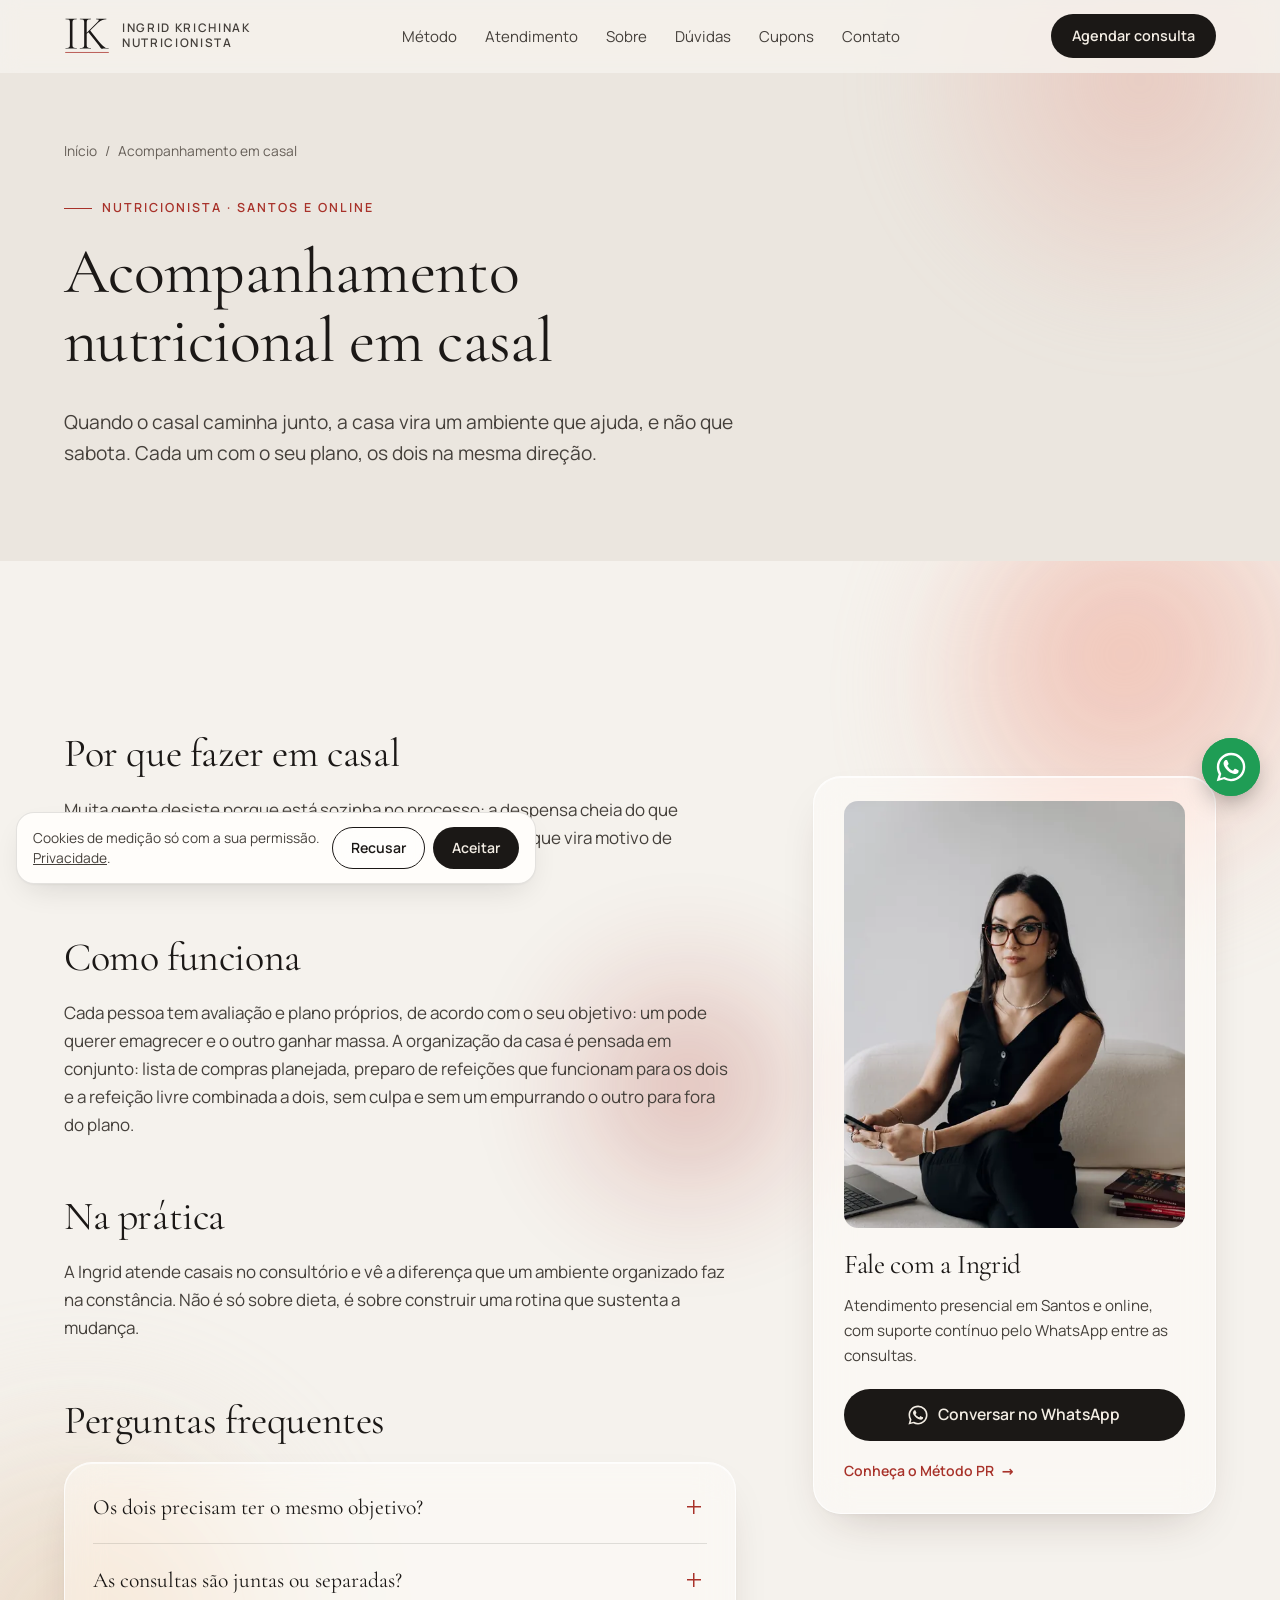
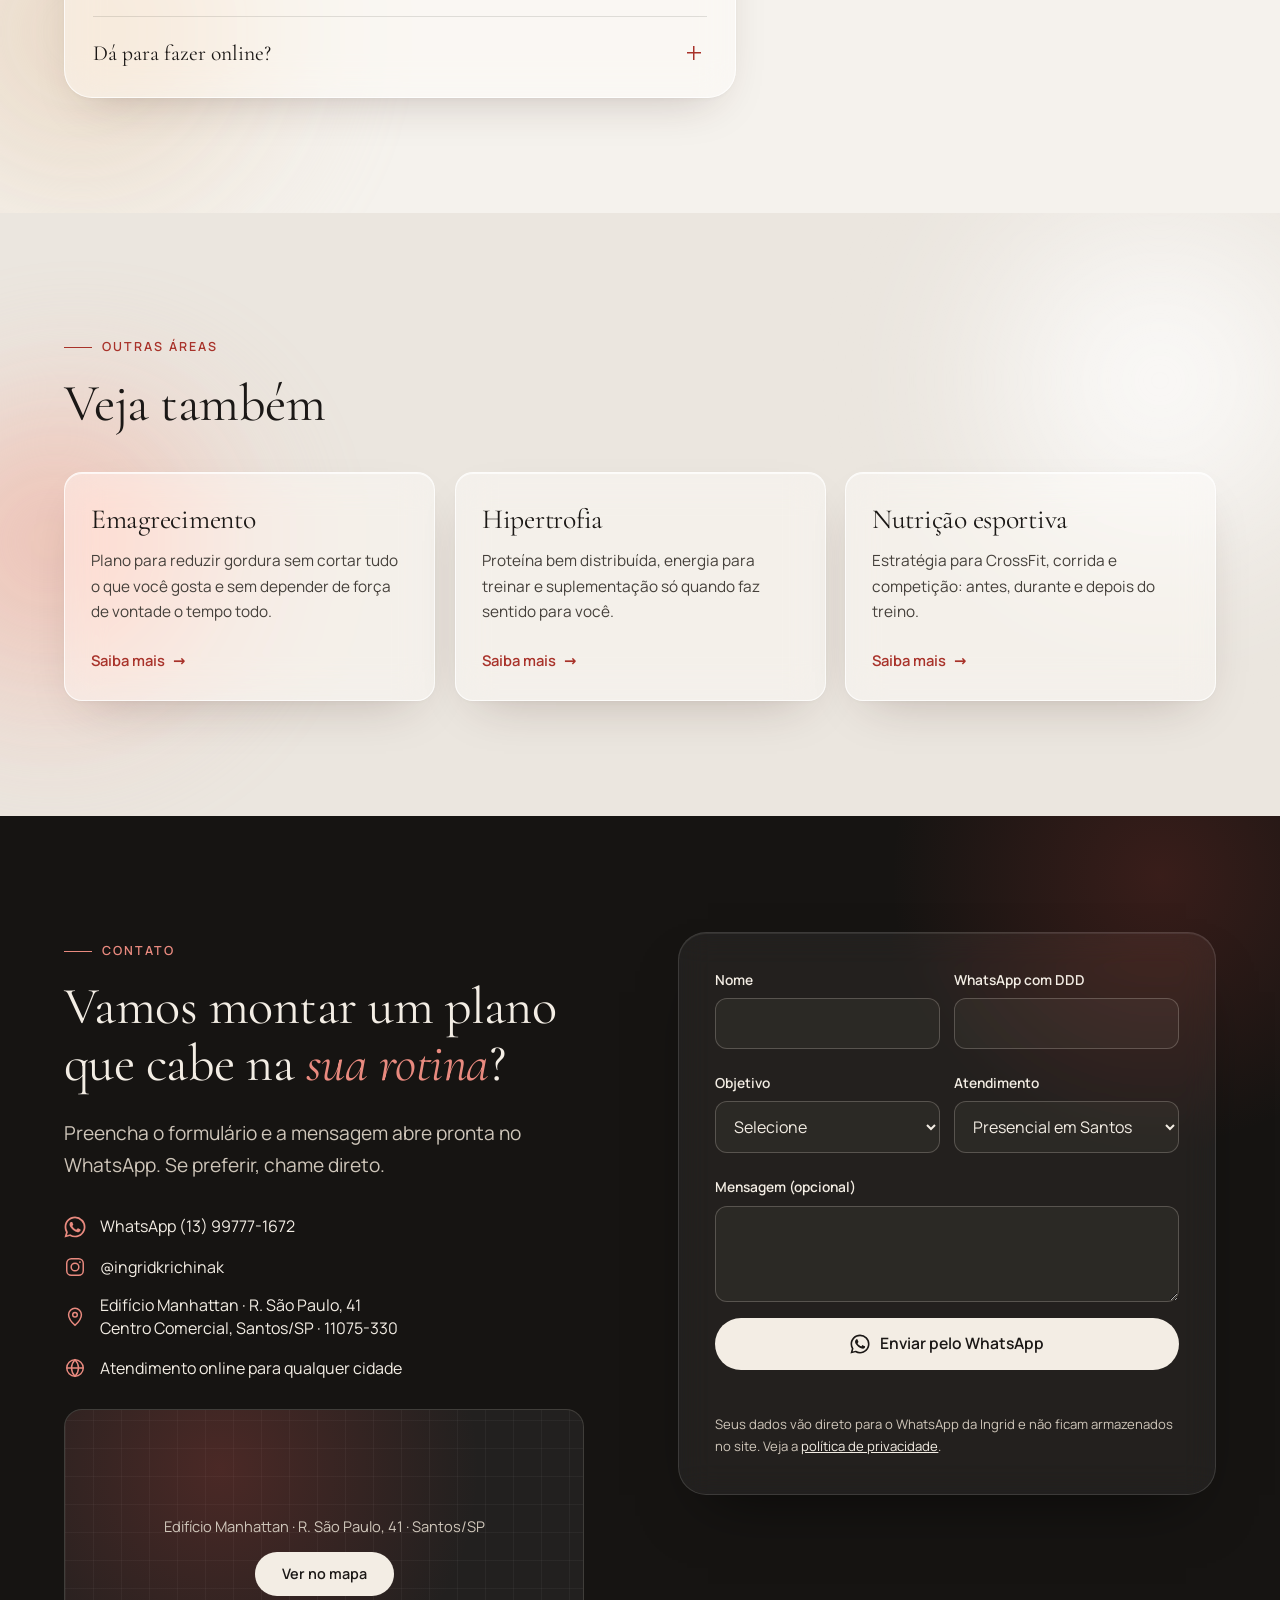
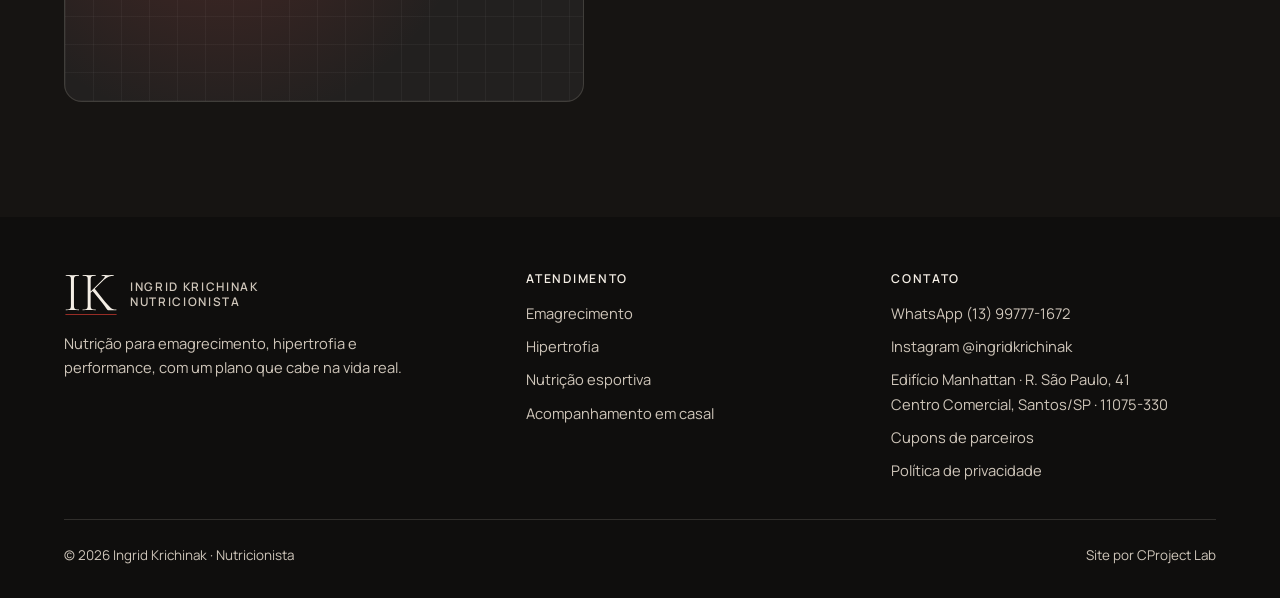
==== acompanhamento-em-casal/index.html @ 771e4c17 "Benefícios em dois níveis: todos os planos e acompanhamento completo - Em todos os acompanhamentos: " ====
<!doctype html>
<html lang="pt-BR">
<head>
<meta charset="utf-8">
<meta name="viewport" content="width=device-width, initial-scale=1, viewport-fit=cover">
<title>Acompanhamento nutricional em casal | Santos e online</title>
<meta name="description" content="Acompanhamento nutricional para casais: compras, refeições e refeição livre planejadas a dois para facilitar a adesão. Ingrid Krichinak, nutricionista.">
<meta name="robots" content="noindex, follow">
<link rel="canonical" href="https://ingrid-krichinak.vercel.app/acompanhamento-em-casal/">
<meta name="theme-color" content="#ebe6df">
<link rel="icon" href="/assets/favicon.svg" type="image/svg+xml">
<link rel="icon" href="/assets/favicon-32.png" sizes="32x32" type="image/png">
<link rel="apple-touch-icon" href="/assets/apple-touch-icon.png">
<meta property="og:type" content="website">
<meta property="og:locale" content="pt_BR">
<meta property="og:site_name" content="Ingrid Krichinak Nutricionista">
<meta property="og:title" content="Acompanhamento nutricional em casal | Santos e online">
<meta property="og:description" content="Acompanhamento nutricional para casais: compras, refeições e refeição livre planejadas a dois para facilitar a adesão. Ingrid Krichinak, nutricionista.">
<meta property="og:url" content="https://ingrid-krichinak.vercel.app/acompanhamento-em-casal/">
<meta property="og:image" content="https://ingrid-krichinak.vercel.app/assets/img/og.jpg">
<meta property="og:image:width" content="1200">
<meta property="og:image:height" content="630">
<meta property="og:image:alt" content="Ingrid Krichinak, nutricionista">
<meta name="twitter:card" content="summary_large_image">
<meta name="twitter:title" content="Acompanhamento nutricional em casal | Santos e online">
<meta name="twitter:description" content="Acompanhamento nutricional para casais: compras, refeições e refeição livre planejadas a dois para facilitar a adesão. Ingrid Krichinak, nutricionista.">
<meta name="twitter:image" content="https://ingrid-krichinak.vercel.app/assets/img/og.jpg">
<link rel="preload" href="/assets/fonts/cormorant-400.woff2" as="font" type="font/woff2" crossorigin>
<link rel="preload" href="/assets/fonts/manrope-400.woff2" as="font" type="font/woff2" crossorigin>

<link rel="stylesheet" href="/assets/site.css?v=202611162140">
<script src="/assets/vendor/lenis.min.js" defer></script>
<script src="/assets/site.js?v=202611162140" defer></script>
<script type="application/ld+json">{"@context": "https://schema.org", "@type": ["MedicalBusiness", "LocalBusiness"], "@id": "https://ingrid-krichinak.vercel.app/#negocio", "name": "Ingrid Krichinak Nutricionista", "description": "Nutricionista em Santos e online: emagrecimento, hipertrofia, nutrição esportiva e acompanhamento em casal.", "url": "https://ingrid-krichinak.vercel.app/", "image": "https://ingrid-krichinak.vercel.app/assets/img/og.jpg", "logo": "https://ingrid-krichinak.vercel.app/assets/apple-touch-icon.png", "telephone": "+55-13-99777-1672", "medicalSpecialty": "Nutrition", "areaServed": [{"@type": "City", "name": "Santos"}, {"@type": "Country", "name": "Brasil"}], "address": {"@type": "PostalAddress", "addressLocality": "Santos", "addressRegion": "SP", "addressCountry": "BR", "streetAddress": "R. São Paulo, 41 - Edifício Manhattan", "postalCode": "11075-330"}, "sameAs": ["https://www.instagram.com/ingridkrichinak/"], "founder": {"@type": "Person", "name": "Ingrid Krichinak", "jobTitle": "Nutricionista"}, "hasMap": "https://www.google.com/maps/search/?api=1&query=Edif%C3%ADcio%20Manhattan%2C%20R.%20S%C3%A3o%20Paulo%2C%2041%2C%20Santos%20-%20SP%2C%2011075-330"}</script>
<script type="application/ld+json">{"@context": "https://schema.org", "@type": "WebSite", "@id": "https://ingrid-krichinak.vercel.app/#site", "url": "https://ingrid-krichinak.vercel.app/", "name": "Ingrid Krichinak Nutricionista", "inLanguage": "pt-BR"}</script>
<script type="application/ld+json">{"@context": "https://schema.org", "@type": "Service", "name": "Acompanhamento nutricional em casal", "serviceType": "Acompanhamento em casal", "description": "Acompanhamento nutricional para casais: compras, refeições e refeição livre planejadas a dois para facilitar a adesão. Ingrid Krichinak, nutricionista.", "url": "https://ingrid-krichinak.vercel.app/acompanhamento-em-casal/", "provider": {"@id": "https://ingrid-krichinak.vercel.app/#negocio"}, "areaServed": [{"@type": "City", "name": "Santos"}, {"@type": "Country", "name": "Brasil"}]}</script>
<script type="application/ld+json">{"@context": "https://schema.org", "@type": "BreadcrumbList", "itemListElement": [{"@type": "ListItem", "position": 1, "name": "Início", "item": "https://ingrid-krichinak.vercel.app/"}, {"@type": "ListItem", "position": 2, "name": "Acompanhamento em casal", "item": "https://ingrid-krichinak.vercel.app/acompanhamento-em-casal/"}]}</script>
<script type="application/ld+json">{"@context": "https://schema.org", "@type": "FAQPage", "mainEntity": [{"@type": "Question", "name": "Os dois precisam ter o mesmo objetivo?", "acceptedAnswer": {"@type": "Answer", "text": "Não. Cada um tem o seu plano, com metas próprias. O que é compartilhado é a organização da rotina e da casa."}}, {"@type": "Question", "name": "As consultas são juntas ou separadas?", "acceptedAnswer": {"@type": "Answer", "text": "Esse formato é combinado no primeiro contato, de acordo com a preferência do casal. Fale com a Ingrid pelo WhatsApp para entender as opções."}}, {"@type": "Question", "name": "Dá para fazer online?", "acceptedAnswer": {"@type": "Answer", "text": "Sim. O acompanhamento em casal também pode ser feito online."}}]}</script>
</head>
<body>
<a class="skip" href="#conteudo">Pular para o conteúdo</a>
<header class="nav">
  <div class="container nav-in">
    <a class="brand" href="/" aria-label="Ingrid Krichinak, página inicial"><svg viewBox="15 -660 960 790" role="img" aria-label="IK"><path fill="currentColor" d="M192 -81Q192 -52 198.0 -37.0Q204 -22 223.5 -17.0Q243 -12 281 -12Q283 -12 283.0 -6.0Q283 0 281 0Q257 0 228.0 -1.0Q199 -2 164 -2Q131 -2 101.5 -1.0Q72 0 48 0Q45 0 45.0 -6.0Q45 -12 48 -12Q86 -12 105.5 -17.0Q125 -22 131.5 -37.0Q138 -52 138 -81V-544Q138 -573 131.5 -587.5Q125 -602 105.5 -607.5Q86 -613 48 -613Q45 -613 45.0 -619.0Q45 -625 48 -625Q72 -625 101.5 -623.5Q131 -622 164 -622Q199 -622 228.5 -623.5Q258 -625 281 -625Q283 -625 283.0 -619.0Q283 -613 281 -613Q243 -613 224.0 -607.0Q205 -601 198.5 -586.0Q192 -571 192 -542Z M436 -81V-544Q436 -573 429.5 -587.5Q423 -602 404.0 -607.5Q385 -613 347 -613Q345 -613 345.0 -619.0Q345 -625 347 -625Q371 -625 400.5 -623.5Q430 -622 462 -622Q497 -622 526.0 -623.5Q555 -625 578 -625Q580 -625 580.0 -619.0Q580 -613 578 -613Q540 -613 521.0 -607.0Q502 -601 495.5 -586.0Q489 -571 489 -542V-331L709 -550Q747 -588 742.5 -600.5Q738 -613 685 -613Q683 -613 683.0 -619.0Q683 -625 685 -625Q709 -625 733.5 -623.5Q758 -622 798 -622Q835 -622 856.5 -623.5Q878 -625 898 -625Q901 -625 901.0 -619.0Q901 -613 898 -613Q864 -613 819.0 -599.0Q774 -585 732 -544L562 -378L705 -198Q752 -139 784.5 -102.5Q817 -66 839.0 -47.0Q861 -28 878.0 -20.5Q895 -13 910.5 -12.5Q926 -12 945 -12Q948 -12 948.0 -6.0Q948 0 945 0H833Q826 0 821.5 0.5Q817 1 812 1Q798 1 790.0 -4.0Q782 -9 771.5 -24.0Q761 -39 741.0 -68.0Q721 -97 683 -145L524 -342L489 -308V-81Q489 -52 495.0 -37.0Q501 -22 520.5 -17.0Q540 -12 578 -12Q580 -12 580.0 -6.0Q580 0 578 0Q554 0 525.5 -1.0Q497 -2 462 -2Q430 -2 400.0 -1.0Q370 0 346 0Q344 0 344.0 -6.0Q344 -12 346 -12Q384 -12 403.5 -17.0Q423 -22 429.5 -37.0Q436 -52 436 -81Z"/><rect x="40" y="70" width="910" height="16" fill="#a8322a"/></svg><span>Ingrid Krichinak<br>Nutricionista</span></a>
    <nav class="nav-panel" id="menu" aria-label="Principal">
      <ul class="nav-links"><li><a href="/#metodo">Método</a></li><li><a href="/#atendimento">Atendimento</a></li><li><a href="/#sobre">Sobre</a></li><li><a href="/#duvidas">Dúvidas</a></li><li><a href="/cupons/">Cupons</a></li><li><a href="/#contato">Contato</a></li></ul>
      <a class="btn btn-primary nav-cta" href="https://wa.me/5513997771672?text=Ol%C3%A1%2C%20Ingrid%21%20Vim%20pelo%20site%20e%20quero%20agendar%20uma%20consulta." target="_blank" rel="noopener" data-cta="nav">Agendar consulta</a>
    </nav>
    <button class="menu-btn" type="button" aria-label="Abrir menu" aria-controls="menu" aria-expanded="false"><span></span><span></span><span></span></button>
  </div>
</header>

<main id="conteudo">
<section class="page-hero">
  <div class="container">
    <nav class="crumbs" aria-label="Você está em"><a href="/">Início</a><span>/</span>Acompanhamento em casal</nav>
    <span class="eyebrow">Nutricionista · Santos e online</span>
    <h1>Acompanhamento nutricional em casal</h1>
    <p class="lead">Quando o casal caminha junto, a casa vira um ambiente que ajuda, e não que sabota. Cada um com o seu plano, os dois na mesma direção.</p>
  </div>
</section>
<section class="section has-orbs">
  <div class="orbs" aria-hidden="true"><span class="orb rose float" data-depth="0.5" style="width:460px;height:460px;right:-120px;top:-60px"></span><span class="orb sand float slow" data-depth="-0.4" style="width:520px;height:520px;left:-180px;bottom:-140px"></span><span class="orb wine float" data-depth="0.8" style="width:300px;height:300px;left:42%;top:40%"></span></div>
  <div class="container split">
    <article class="prose"><h2>Por que fazer em casal</h2><p>Muita gente desiste porque está sozinha no processo: a despensa cheia do que atrapalha, refeições diferentes para cada um, a refeição livre que vira motivo de discussão. O acompanhamento em casal resolve isso na raiz.</p><h2>Como funciona</h2><p>Cada pessoa tem avaliação e plano próprios, de acordo com o seu objetivo: um pode querer emagrecer e o outro ganhar massa. A organização da casa é pensada em conjunto: lista de compras planejada, preparo de refeições que funcionam para os dois e a refeição livre combinada a dois, sem culpa e sem um empurrando o outro para fora do plano.</p><h2>Na prática</h2><p>A Ingrid atende casais no consultório e vê a diferença que um ambiente organizado faz na constância. Não é só sobre dieta, é sobre construir uma rotina que sustenta a mudança.</p>
      <h2>Perguntas frequentes</h2>
      <div class="faq" style="background:none"><div class="faq-panel"><details><summary>Os dois precisam ter o mesmo objetivo?</summary><p>Não. Cada um tem o seu plano, com metas próprias. O que é compartilhado é a organização da rotina e da casa.</p></details><details><summary>As consultas são juntas ou separadas?</summary><p>Esse formato é combinado no primeiro contato, de acordo com a preferência do casal. Fale com a Ingrid pelo WhatsApp para entender as opções.</p></details><details><summary>Dá para fazer online?</summary><p>Sim. O acompanhamento em casal também pode ser feito online.</p></details></div></div>
    </article>
    <aside class="aside">
      <img src="/assets/img/ingrid-oculos-520.webp" width="520" height="650" alt="Ingrid Krichinak de óculos, sentada em um sofá claro com livros de nutrição ao lado" loading="lazy" decoding="async">
      <h2>Fale com a Ingrid</h2>
      <p>Atendimento presencial em Santos e online, com suporte contínuo pelo WhatsApp entre as consultas.</p>
      <a class="btn btn-primary" href="https://wa.me/5513997771672?text=Ol%C3%A1%2C%20Ingrid%21%20Vim%20pelo%20site%20e%20quero%20saber%20sobre%20o%20acompanhamento%20em%20casal." target="_blank" rel="noopener" data-cta="servico"><svg viewBox="0 0 24 24" fill="currentColor" aria-hidden="true"><path d="M17.47 14.38c-.3-.15-1.75-.86-2.02-.96-.27-.1-.47-.15-.67.15-.2.3-.77.96-.94 1.16-.17.2-.35.22-.64.07-.3-.15-1.25-.46-2.38-1.47-.88-.78-1.47-1.75-1.64-2.05-.17-.3-.02-.46.13-.6.13-.14.3-.35.45-.52.15-.17.2-.3.3-.5.1-.2.05-.37-.03-.52-.07-.15-.67-1.6-.92-2.2-.24-.58-.49-.5-.67-.5h-.57c-.2 0-.52.07-.79.37-.27.3-1.04 1.02-1.04 2.48s1.07 2.88 1.21 3.08c.15.2 2.1 3.2 5.08 4.48.71.31 1.26.49 1.7.63.71.23 1.36.2 1.87.12.57-.08 1.75-.72 2-1.41.25-.7.25-1.29.17-1.41-.07-.13-.27-.2-.57-.35zM12.04 21.5h-.01a9.45 9.45 0 0 1-4.82-1.32l-.35-.2-3.58.94.96-3.49-.23-.36a9.43 9.43 0 0 1-1.45-5.03c0-5.22 4.25-9.46 9.48-9.46a9.4 9.4 0 0 1 6.7 2.78 9.4 9.4 0 0 1 2.77 6.69c0 5.22-4.25 9.46-9.47 9.46zm8.06-17.52A11.33 11.33 0 0 0 12.04.65C5.76.65.65 5.75.65 12.03c0 2 .52 3.96 1.52 5.69L.55 23.35l5.77-1.51a11.37 11.37 0 0 0 5.71 1.46h.01c6.28 0 11.39-5.1 11.39-11.38 0-3.04-1.18-5.9-3.33-8.04z"/></svg>Conversar no WhatsApp</a>
      <p style="margin:18px 0 0;font-size:.88rem"><a class="link-arrow" href="/#metodo">Conheça o Método PR</a></p>
    </aside>
  </div>
</section>
<section class="section has-orbs" style="background:var(--stone)">
  <div class="orbs" aria-hidden="true"><span class="orb milk float" data-depth="0.4" style="width:520px;height:520px;right:-140px;top:-120px"></span><span class="orb rose float slow" data-depth="-0.6" style="width:420px;height:420px;left:-120px;bottom:-100px"></span></div>
  <div class="container">
    <span class="eyebrow">Outras áreas</span>
    <h2>Veja também</h2>
    <div class="related"><a class="card reveal" href="/emagrecimento/"><h3>Emagrecimento</h3><p>Plano para reduzir gordura sem cortar tudo o que você gosta e sem depender de força de vontade o tempo todo.</p><span class="link-arrow">Saiba mais</span></a><a class="card reveal" href="/hipertrofia/"><h3>Hipertrofia</h3><p>Proteína bem distribuída, energia para treinar e suplementação só quando faz sentido para você.</p><span class="link-arrow">Saiba mais</span></a><a class="card reveal" href="/nutricao-esportiva/"><h3>Nutrição esportiva</h3><p>Estratégia para CrossFit, corrida e competição: antes, durante e depois do treino.</p><span class="link-arrow">Saiba mais</span></a></div>
  </div>
</section>
<section class="section contact" id="contato" aria-labelledby="contato-t">
  <div class="container contact-grid">
    <div>
      <span class="eyebrow">Contato</span>
      <h2 id="contato-t">Vamos montar um plano que cabe na <em>sua rotina</em>?</h2>
      <p class="lead">Preencha o formulário e a mensagem abre pronta no WhatsApp. Se preferir, chame direto.</p>
      <ul class="contact-list">
        <li><a href="https://wa.me/5513997771672?text=Ol%C3%A1%2C%20Ingrid%21%20Vim%20pelo%20site%20e%20quero%20agendar%20uma%20consulta." target="_blank" rel="noopener" data-cta="contato"><svg viewBox="0 0 24 24" fill="currentColor" aria-hidden="true"><path d="M17.47 14.38c-.3-.15-1.75-.86-2.02-.96-.27-.1-.47-.15-.67.15-.2.3-.77.96-.94 1.16-.17.2-.35.22-.64.07-.3-.15-1.25-.46-2.38-1.47-.88-.78-1.47-1.75-1.64-2.05-.17-.3-.02-.46.13-.6.13-.14.3-.35.45-.52.15-.17.2-.3.3-.5.1-.2.05-.37-.03-.52-.07-.15-.67-1.6-.92-2.2-.24-.58-.49-.5-.67-.5h-.57c-.2 0-.52.07-.79.37-.27.3-1.04 1.02-1.04 2.48s1.07 2.88 1.21 3.08c.15.2 2.1 3.2 5.08 4.48.71.31 1.26.49 1.7.63.71.23 1.36.2 1.87.12.57-.08 1.75-.72 2-1.41.25-.7.25-1.29.17-1.41-.07-.13-.27-.2-.57-.35zM12.04 21.5h-.01a9.45 9.45 0 0 1-4.82-1.32l-.35-.2-3.58.94.96-3.49-.23-.36a9.43 9.43 0 0 1-1.45-5.03c0-5.22 4.25-9.46 9.48-9.46a9.4 9.4 0 0 1 6.7 2.78 9.4 9.4 0 0 1 2.77 6.69c0 5.22-4.25 9.46-9.47 9.46zm8.06-17.52A11.33 11.33 0 0 0 12.04.65C5.76.65.65 5.75.65 12.03c0 2 .52 3.96 1.52 5.69L.55 23.35l5.77-1.51a11.37 11.37 0 0 0 5.71 1.46h.01c6.28 0 11.39-5.1 11.39-11.38 0-3.04-1.18-5.9-3.33-8.04z"/></svg>WhatsApp (13) 99777-1672</a></li>
        <li><a href="https://www.instagram.com/ingridkrichinak/" target="_blank" rel="noopener"><svg viewBox="0 0 24 24" fill="none" stroke="currentColor" stroke-width="1.6" aria-hidden="true"><rect x="3" y="3" width="18" height="18" rx="5"/><circle cx="12" cy="12" r="4.2"/><circle cx="17.4" cy="6.6" r="1" fill="currentColor" stroke="none"/></svg>@ingridkrichinak</a></li>
        <li><a href="https://www.google.com/maps/search/?api=1&query=Edif%C3%ADcio%20Manhattan%2C%20R.%20S%C3%A3o%20Paulo%2C%2041%2C%20Santos%20-%20SP%2C%2011075-330" target="_blank" rel="noopener"><svg viewBox="0 0 24 24" fill="none" stroke="currentColor" stroke-width="1.6" aria-hidden="true"><path d="M12 21s-7-6.2-7-11.5A7 7 0 0 1 19 9.5C19 14.8 12 21 12 21z"/><circle cx="12" cy="9.5" r="2.5"/></svg><span class="addr">Edifício Manhattan · R. São Paulo, 41<br>Centro Comercial, Santos/SP · 11075-330</span></a></li>
        <li><div><svg viewBox="0 0 24 24" fill="none" stroke="currentColor" stroke-width="1.6" aria-hidden="true"><circle cx="12" cy="12" r="9"/><path d="M3 12h18M12 3c2.5 2.6 3.8 5.6 3.8 9s-1.3 6.4-3.8 9c-2.5-2.6-3.8-5.6-3.8-9S9.5 5.6 12 3z"/></svg>Atendimento online para qualquer cidade</div></li>
      </ul>
      <div class="map">
        <div class="map-facade"><div><p>Edifício Manhattan · R. São Paulo, 41 · Santos/SP</p><button class="btn btn-light" type="button" data-map="https://www.google.com/maps?q=Edif%C3%ADcio%20Manhattan%2C%20R.%20S%C3%A3o%20Paulo%2C%2041%2C%20Santos%20-%20SP%2C%2011075-330&output=embed">Ver no mapa</button></div></div>
      </div>
    </div>
    <form class="form" id="form-contato" novalidate>
      <div class="row">
        <div class="field"><label for="f-nome">Nome</label><input id="f-nome" name="nome" type="text" autocomplete="name" required><span class="err" aria-live="polite"></span></div>
        <div class="field"><label for="f-tel">WhatsApp com DDD</label><input id="f-tel" name="telefone" type="tel" inputmode="tel" autocomplete="tel" required><span class="err" aria-live="polite"></span></div>
      </div>
      <div class="row">
        <div class="field"><label for="f-obj">Objetivo</label><select id="f-obj" name="objetivo" required><option value="">Selecione</option><option>Emagrecimento</option><option>Hipertrofia</option><option>Nutrição esportiva</option><option>Acompanhamento em casal</option><option>Manutenção</option><option>Outro</option></select><span class="err" aria-live="polite"></span></div>
        <div class="field"><label for="f-mod">Atendimento</label><select id="f-mod" name="modalidade"><option>Presencial em Santos</option><option>Online</option><option>Ainda não sei</option></select></div>
      </div>
      <div class="field"><label for="f-msg">Mensagem (opcional)</label><textarea id="f-msg" name="mensagem" rows="3"></textarea></div>
      <div class="hp" aria-hidden="true"><label for="f-emp">Empresa</label><input id="f-emp" name="empresa" type="text" tabindex="-1" autocomplete="off"></div>
      <button class="btn btn-light" type="submit"><svg viewBox="0 0 24 24" fill="currentColor" aria-hidden="true"><path d="M17.47 14.38c-.3-.15-1.75-.86-2.02-.96-.27-.1-.47-.15-.67.15-.2.3-.77.96-.94 1.16-.17.2-.35.22-.64.07-.3-.15-1.25-.46-2.38-1.47-.88-.78-1.47-1.75-1.64-2.05-.17-.3-.02-.46.13-.6.13-.14.3-.35.45-.52.15-.17.2-.3.3-.5.1-.2.05-.37-.03-.52-.07-.15-.67-1.6-.92-2.2-.24-.58-.49-.5-.67-.5h-.57c-.2 0-.52.07-.79.37-.27.3-1.04 1.02-1.04 2.48s1.07 2.88 1.21 3.08c.15.2 2.1 3.2 5.08 4.48.71.31 1.26.49 1.7.63.71.23 1.36.2 1.87.12.57-.08 1.75-.72 2-1.41.25-.7.25-1.29.17-1.41-.07-.13-.27-.2-.57-.35zM12.04 21.5h-.01a9.45 9.45 0 0 1-4.82-1.32l-.35-.2-3.58.94.96-3.49-.23-.36a9.43 9.43 0 0 1-1.45-5.03c0-5.22 4.25-9.46 9.48-9.46a9.4 9.4 0 0 1 6.7 2.78 9.4 9.4 0 0 1 2.77 6.69c0 5.22-4.25 9.46-9.47 9.46zm8.06-17.52A11.33 11.33 0 0 0 12.04.65C5.76.65.65 5.75.65 12.03c0 2 .52 3.96 1.52 5.69L.55 23.35l5.77-1.51a11.37 11.37 0 0 0 5.71 1.46h.01c6.28 0 11.39-5.1 11.39-11.38 0-3.04-1.18-5.9-3.33-8.04z"/></svg>Enviar pelo WhatsApp</button>
      <p class="form-status" role="status"></p>
      <p class="form-note">Seus dados vão direto para o WhatsApp da Ingrid e não ficam armazenados no site. Veja a <a href="/politica-de-privacidade/">política de privacidade</a>.</p>
    </form>
  </div>
</section>
</main>
<footer class="footer">
  <div class="container">
    <div class="footer-grid">
      <div>
        <a class="brand" href="/" aria-label="Ingrid Krichinak, página inicial"><svg viewBox="15 -660 960 790" role="img" aria-label="IK"><path fill="currentColor" d="M192 -81Q192 -52 198.0 -37.0Q204 -22 223.5 -17.0Q243 -12 281 -12Q283 -12 283.0 -6.0Q283 0 281 0Q257 0 228.0 -1.0Q199 -2 164 -2Q131 -2 101.5 -1.0Q72 0 48 0Q45 0 45.0 -6.0Q45 -12 48 -12Q86 -12 105.5 -17.0Q125 -22 131.5 -37.0Q138 -52 138 -81V-544Q138 -573 131.5 -587.5Q125 -602 105.5 -607.5Q86 -613 48 -613Q45 -613 45.0 -619.0Q45 -625 48 -625Q72 -625 101.5 -623.5Q131 -622 164 -622Q199 -622 228.5 -623.5Q258 -625 281 -625Q283 -625 283.0 -619.0Q283 -613 281 -613Q243 -613 224.0 -607.0Q205 -601 198.5 -586.0Q192 -571 192 -542Z M436 -81V-544Q436 -573 429.5 -587.5Q423 -602 404.0 -607.5Q385 -613 347 -613Q345 -613 345.0 -619.0Q345 -625 347 -625Q371 -625 400.5 -623.5Q430 -622 462 -622Q497 -622 526.0 -623.5Q555 -625 578 -625Q580 -625 580.0 -619.0Q580 -613 578 -613Q540 -613 521.0 -607.0Q502 -601 495.5 -586.0Q489 -571 489 -542V-331L709 -550Q747 -588 742.5 -600.5Q738 -613 685 -613Q683 -613 683.0 -619.0Q683 -625 685 -625Q709 -625 733.5 -623.5Q758 -622 798 -622Q835 -622 856.5 -623.5Q878 -625 898 -625Q901 -625 901.0 -619.0Q901 -613 898 -613Q864 -613 819.0 -599.0Q774 -585 732 -544L562 -378L705 -198Q752 -139 784.5 -102.5Q817 -66 839.0 -47.0Q861 -28 878.0 -20.5Q895 -13 910.5 -12.5Q926 -12 945 -12Q948 -12 948.0 -6.0Q948 0 945 0H833Q826 0 821.5 0.5Q817 1 812 1Q798 1 790.0 -4.0Q782 -9 771.5 -24.0Q761 -39 741.0 -68.0Q721 -97 683 -145L524 -342L489 -308V-81Q489 -52 495.0 -37.0Q501 -22 520.5 -17.0Q540 -12 578 -12Q580 -12 580.0 -6.0Q580 0 578 0Q554 0 525.5 -1.0Q497 -2 462 -2Q430 -2 400.0 -1.0Q370 0 346 0Q344 0 344.0 -6.0Q344 -12 346 -12Q384 -12 403.5 -17.0Q423 -22 429.5 -37.0Q436 -52 436 -81Z"/><rect x="40" y="70" width="910" height="16" fill="#a8322a"/></svg><span>Ingrid Krichinak<br>Nutricionista</span></a>
        <p>Nutrição para emagrecimento, hipertrofia e performance, com um plano que cabe na vida real.</p>
      </div>
      <div>
        <h3>Atendimento</h3>
        <ul><li><a href="/emagrecimento/">Emagrecimento</a></li><li><a href="/hipertrofia/">Hipertrofia</a></li><li><a href="/nutricao-esportiva/">Nutrição esportiva</a></li><li><a href="/acompanhamento-em-casal/">Acompanhamento em casal</a></li></ul>
      </div>
      <div>
        <h3>Contato</h3>
        <ul>
          <li><a href="https://wa.me/5513997771672?text=Ol%C3%A1%2C%20Ingrid%21%20Vim%20pelo%20site%20e%20quero%20saber%20sobre%20o%20acompanhamento%20em%20casal." target="_blank" rel="noopener" data-cta="footer">WhatsApp (13) 99777-1672</a></li>
          <li><a href="https://www.instagram.com/ingridkrichinak/" target="_blank" rel="noopener">Instagram @ingridkrichinak</a></li>
          <li>Edifício Manhattan · R. São Paulo, 41<br>Centro Comercial, Santos/SP · 11075-330</li>
          <li><a href="/cupons/">Cupons de parceiros</a></li>
          <li><a href="/politica-de-privacidade/">Política de privacidade</a></li>
        </ul>
      </div>
    </div>
    <div class="footer-bottom">
      <span>© 2026 Ingrid Krichinak · Nutricionista</span>
      <span>Site por <a href="https://www.instagram.com/cproject.dev/" target="_blank" rel="noopener">CProject Lab</a></span>
    </div>
  </div>
</footer>
<a class="wa-float" href="https://wa.me/5513997771672?text=Ol%C3%A1%2C%20Ingrid%21%20Vim%20pelo%20site%20e%20quero%20saber%20sobre%20o%20acompanhamento%20em%20casal." target="_blank" rel="noopener" aria-label="Conversar com a Ingrid no WhatsApp" data-cta="float"><svg viewBox="0 0 24 24" fill="currentColor" aria-hidden="true"><path d="M17.47 14.38c-.3-.15-1.75-.86-2.02-.96-.27-.1-.47-.15-.67.15-.2.3-.77.96-.94 1.16-.17.2-.35.22-.64.07-.3-.15-1.25-.46-2.38-1.47-.88-.78-1.47-1.75-1.64-2.05-.17-.3-.02-.46.13-.6.13-.14.3-.35.45-.52.15-.17.2-.3.3-.5.1-.2.05-.37-.03-.52-.07-.15-.67-1.6-.92-2.2-.24-.58-.49-.5-.67-.5h-.57c-.2 0-.52.07-.79.37-.27.3-1.04 1.02-1.04 2.48s1.07 2.88 1.21 3.08c.15.2 2.1 3.2 5.08 4.48.71.31 1.26.49 1.7.63.71.23 1.36.2 1.87.12.57-.08 1.75-.72 2-1.41.25-.7.25-1.29.17-1.41-.07-.13-.27-.2-.57-.35zM12.04 21.5h-.01a9.45 9.45 0 0 1-4.82-1.32l-.35-.2-3.58.94.96-3.49-.23-.36a9.43 9.43 0 0 1-1.45-5.03c0-5.22 4.25-9.46 9.48-9.46a9.4 9.4 0 0 1 6.7 2.78 9.4 9.4 0 0 1 2.77 6.69c0 5.22-4.25 9.46-9.47 9.46zm8.06-17.52A11.33 11.33 0 0 0 12.04.65C5.76.65.65 5.75.65 12.03c0 2 .52 3.96 1.52 5.69L.55 23.35l5.77-1.51a11.37 11.37 0 0 0 5.71 1.46h.01c6.28 0 11.39-5.1 11.39-11.38 0-3.04-1.18-5.9-3.33-8.04z"/></svg></a>
<div class="cookie" role="dialog" aria-live="polite" aria-label="Aviso de cookies">
  <p>Cookies de medição só com a sua permissão. <a href="/politica-de-privacidade/">Privacidade</a>.</p>
  <div class="btns"><button class="btn btn-ghost" type="button" data-consent="no">Recusar</button><button class="btn btn-primary" type="button" data-consent="yes">Aceitar</button></div>
</div>
</body>
</html>
---- assets/site.css ----
@font-face{font-family:"Cormorant";src:url(/assets/fonts/cormorant-400.woff2) format("woff2");font-weight:400;font-style:normal;font-display:swap}
@font-face{font-family:"Cormorant";src:url(/assets/fonts/cormorant-400i.woff2) format("woff2");font-weight:400;font-style:italic;font-display:swap}
@font-face{font-family:"Manrope";src:url(/assets/fonts/manrope-400.woff2) format("woff2");font-weight:400;font-style:normal;font-display:swap}
@font-face{font-family:"Manrope";src:url(/assets/fonts/manrope-600.woff2) format("woff2");font-weight:600;font-style:normal;font-display:swap}

:root{
  --bg:#f5f2ed;--stone:#ebe6df;--paper:#fffdfa;
  --ink:#1b1816;--ink-2:#45403b;--muted:#665f58;
  --accent:#a8322a;--accent-2:#c4433a;--accent-soft:#f1dcd6;
  --dark:#161412;--dark-2:#221f1c;--cream:#f3ede4;--cream-2:#cfc6ba;
  --line:rgba(27,24,22,.12);--line-d:rgba(243,237,228,.14);
  --serif:"Cormorant",Georgia,"Times New Roman",serif;
  --sans:"Manrope",system-ui,-apple-system,"Segoe UI",Roboto,sans-serif;
  --r:18px;--r-lg:28px;
  --shadow:0 1px 2px rgba(27,24,22,.04),0 12px 32px -12px rgba(27,24,22,.16);
  --container:1200px;
  --h1:clamp(2.6rem,1.6rem + 3.6vw,4.6rem);
  --h2:clamp(2.1rem,1.5rem + 2.2vw,3.3rem);
  --h3:clamp(1.45rem,1.25rem + .6vw,1.75rem);
}
*,*::before,*::after{box-sizing:border-box}
html{-webkit-text-size-adjust:100%;scroll-behavior:smooth;scroll-padding-top:84px}
body{margin:0;background:var(--bg);color:var(--ink);font-family:var(--sans);font-size:1.0625rem;line-height:1.65;overflow-x:hidden;-webkit-font-smoothing:antialiased}
img{max-width:100%;height:auto;display:block}
a{color:inherit}
:focus-visible{outline:2px solid var(--accent);outline-offset:3px;border-radius:4px}
h1,h2,h3{font-family:var(--serif);font-weight:400;line-height:1.08;letter-spacing:-.01em;margin:0 0 .5em}
h1{font-size:var(--h1)}h2{font-size:var(--h2)}h3{font-size:var(--h3);line-height:1.2}
h1 em,h2 em{font-style:italic;color:var(--accent)}
p{margin:0 0 1em}
.container{width:100%;max-width:var(--container);margin:0 auto;padding:0 24px}
.section{padding:clamp(72px,9vw,120px) 0}
.eyebrow{display:inline-flex;align-items:center;gap:10px;font-size:.78rem;font-weight:600;letter-spacing:.16em;text-transform:uppercase;color:var(--accent);margin-bottom:18px}
.eyebrow::before{content:"";width:28px;height:1px;background:currentColor}
.lead{font-size:clamp(1.05rem,1rem + .3vw,1.2rem);color:var(--ink-2);max-width:60ch}
.center{text-align:center}.center .lead{margin-left:auto;margin-right:auto}.center .eyebrow{justify-content:center}
.sr-only{position:absolute;width:1px;height:1px;padding:0;margin:-1px;overflow:hidden;clip:rect(0,0,0,0);border:0}
.skip{position:absolute;left:12px;top:-60px;background:var(--ink);color:var(--cream);padding:10px 16px;border-radius:8px;z-index:200;text-decoration:none}
.skip:focus{top:12px}

/* Buttons */
.btn{display:inline-flex;align-items:center;justify-content:center;gap:10px;min-height:52px;padding:0 26px;border-radius:999px;font:600 .98rem/1 var(--sans);text-decoration:none;border:1px solid transparent;cursor:pointer;transition:background .2s,color .2s,border-color .2s,transform .2s}
.btn-primary{background:var(--ink);color:var(--cream)}
.btn-primary:hover{background:var(--accent)}
.btn-ghost{border-color:var(--ink);color:var(--ink);background:transparent}
.btn-ghost:hover{background:var(--ink);color:var(--cream)}
.btn-light{background:var(--cream);color:var(--ink)}
.btn-light:hover{background:var(--accent-2);color:#fff}
.btn svg{width:20px;height:20px;flex:none}
.link-arrow{display:inline-flex;align-items:center;gap:8px;font-weight:600;color:var(--accent);text-decoration:none}
.link-arrow::after{content:"→";transition:transform .2s}
.link-arrow:hover::after{transform:translateX(4px)}

/* Nav */
.nav{position:fixed;inset:0 0 auto;z-index:100;background:rgba(245,242,237,.86);backdrop-filter:saturate(1.2) blur(10px);-webkit-backdrop-filter:saturate(1.2) blur(10px);border-bottom:1px solid transparent;transition:border-color .3s}
.nav.scrolled{border-bottom-color:var(--line)}
.nav-in{display:flex;align-items:center;justify-content:space-between;height:72px;gap:24px}
.brand{display:flex;align-items:center;gap:12px;text-decoration:none}
.brand svg{width:46px;height:auto;color:var(--ink)}
.brand span{font:600 .74rem/1.25 var(--sans);letter-spacing:.14em;text-transform:uppercase;color:var(--ink-2)}
.nav-links{display:flex;align-items:center;gap:28px;list-style:none;margin:0;padding:0}
.nav-links a{text-decoration:none;font-size:.94rem;color:var(--ink-2)}
.nav-links a:hover{color:var(--accent)}
.nav .btn{min-height:44px;padding:0 20px;font-size:.9rem}
.menu-btn{display:none;width:44px;height:44px;border:0;background:transparent;cursor:pointer;padding:10px}
.menu-btn span{display:block;height:1.5px;background:var(--ink);margin:6px 0;transition:transform .25s,opacity .25s}
.menu-open .menu-btn span:nth-child(1){transform:translateY(7.5px) rotate(45deg)}
.menu-open .menu-btn span:nth-child(2){opacity:0}
.menu-open .menu-btn span:nth-child(3){transform:translateY(-7.5px) rotate(-45deg)}

/* Hero */
.hero{position:relative;padding:112px 0 64px;overflow:hidden;background:var(--stone);min-height:min(100svh,900px);display:flex;align-items:center}
.hero-bg{position:absolute;inset:0;pointer-events:none;overflow:hidden}
.blob{position:absolute;border-radius:50%;filter:blur(70px);opacity:.55;will-change:transform}
.blob.b1{width:520px;height:520px;background:radial-gradient(circle,#e7b8ad 0%,rgba(231,184,173,0) 70%);right:8%;top:-120px;animation:drift1 22s ease-in-out infinite alternate}
.blob.b2{width:460px;height:460px;background:radial-gradient(circle,#fbf8f3 0%,rgba(251,248,243,0) 70%);left:-140px;bottom:-160px;opacity:.9;animation:drift2 26s ease-in-out infinite alternate}
.blob.b3{width:300px;height:300px;background:radial-gradient(circle,rgba(168,50,42,.35) 0%,rgba(168,50,42,0) 70%);right:30%;bottom:-80px;animation:drift3 30s ease-in-out infinite alternate}
.paused .blob{animation-play-state:paused}
@keyframes drift1{to{transform:translate(-120px,140px) scale(1.15)}}
@keyframes drift2{to{transform:translate(160px,-90px) scale(1.1)}}
@keyframes drift3{to{transform:translate(-180px,-140px) scale(1.25)}}
.hero-grid{position:relative;display:grid;grid-template-columns:1.08fr .92fr;gap:clamp(32px,5vw,72px);align-items:center}
.hero h1{margin-bottom:22px;max-width:15ch;font-size:clamp(2.5rem,1.4rem + 3.1vw,4rem)}
.hero .lead{margin-bottom:34px}
.hero-ctas{display:flex;flex-wrap:wrap;gap:14px}
.hero-photo{position:relative;justify-self:end;width:100%;max-width:min(430px,calc((100svh - 150px)*.8))}
.hero-photo .frame{border-radius:240px 240px 26px 26px;overflow:hidden;box-shadow:var(--shadow);aspect-ratio:4/5;background:#e2ddd6}
.hero-photo .frame img{width:100%;height:100%;object-fit:cover}
.hero-photo .badge{position:absolute;left:-28px;bottom:42px;background:var(--paper);border-radius:16px;padding:14px 18px;box-shadow:var(--shadow);display:flex;gap:12px;align-items:center;max-width:260px}
.hero-photo .badge strong{display:block;font:400 1.6rem/1 var(--serif);color:var(--accent)}
.hero-photo .badge span{font-size:.82rem;line-height:1.35;color:var(--ink-2)}
.hero-photo .ring{position:absolute;inset:-14px -14px auto auto;width:120px;height:120px;border:1px solid rgba(168,50,42,.35);border-radius:50%}

/* Proof strip */
.proof{background:var(--dark);color:var(--cream)}
.proof ul{list-style:none;margin:0;padding:28px 0;display:grid;grid-template-columns:repeat(4,1fr);gap:24px}
.proof li{display:flex;gap:14px;align-items:flex-start;font-size:.93rem;line-height:1.45;color:var(--cream-2)}
.proof li b{display:block;color:var(--cream);font-weight:600;margin-bottom:2px}
.proof .dot{flex:none;width:8px;height:8px;border-radius:50%;background:var(--accent-2);margin-top:7px}

/* Areas */
.areas-head{display:flex;justify-content:space-between;align-items:end;gap:32px;margin-bottom:48px}
.areas-head .lead{margin:0;max-width:44ch}
.cards{display:grid;grid-template-columns:repeat(4,1fr);gap:20px}
.card{position:relative;background:var(--paper);border:1px solid var(--line);border-radius:var(--r);padding:30px 26px 28px;display:flex;flex-direction:column;text-decoration:none;transition:transform .25s,box-shadow .25s,border-color .25s}
.card .num{font:italic 400 1.1rem/1 var(--serif);color:var(--accent);margin-bottom:28px}
.card h3{margin-bottom:12px}
.card p{color:var(--ink-2);font-size:.96rem;flex:1}
.card .link-arrow{margin-top:8px;font-size:.92rem}

/* Method (dark) */
.method{background:var(--dark);color:var(--cream);position:relative;overflow:hidden}
.method::before{content:"";position:absolute;width:640px;height:640px;left:-220px;top:-260px;border-radius:50%;background:radial-gradient(circle,rgba(196,67,58,.22),rgba(196,67,58,0) 68%);pointer-events:none}
.method::after{content:"";position:absolute;width:520px;height:520px;right:-180px;bottom:-240px;border-radius:50%;background:radial-gradient(circle,rgba(243,237,228,.07),rgba(243,237,228,0) 70%);pointer-events:none}
.method .container{position:relative;z-index:1}
.method .eyebrow{color:#e98a7f}
.method h2 em{color:#e98a7f}
.method .lead{color:var(--cream-2)}
.method-grid{display:grid;grid-template-columns:.9fr 1.1fr;gap:clamp(40px,6vw,96px);align-items:start}
.quote{font:italic 400 clamp(1.5rem,1.2rem + 1vw,2.1rem)/1.3 var(--serif);border-left:2px solid var(--accent-2);padding-left:22px;margin:32px 0 0;color:var(--cream)}
.pillars{display:grid;gap:0;margin:0;padding:0;list-style:none}
.pillars li{display:grid;grid-template-columns:56px 1fr;gap:16px;padding:26px 0;border-top:1px solid var(--line-d)}
.pillars li:last-child{border-bottom:1px solid var(--line-d)}
.pillars .n{font:400 1.9rem/1 var(--serif);color:#e98a7f}
.pillars h3{font-size:1.45rem;margin-bottom:6px;color:var(--cream)}
.pillars p{margin:0;color:var(--cream-2);font-size:.97rem}
.materials{display:flex;flex-wrap:wrap;gap:8px;margin-top:12px}
.materials span{font-size:.8rem;border:1px solid var(--line-d);border-radius:999px;padding:5px 12px;color:var(--cream)}

/* Plans */
.plans{display:grid;grid-template-columns:repeat(3,1fr);gap:20px;margin-top:52px}
.plan{background:var(--paper);border:1px solid var(--line);border-radius:var(--r-lg);padding:34px 30px;display:flex;flex-direction:column}
.plan.feature{background:var(--ink);color:var(--cream);border-color:var(--ink)}
.plan .tag{font-size:.74rem;font-weight:600;letter-spacing:.14em;text-transform:uppercase;color:var(--accent);margin-bottom:14px}
.plan.feature .tag{color:#e98a7f}
.plan p{color:var(--ink-2);font-size:.97rem}
.plan.feature p{color:var(--cream-2)}
.plan ul{list-style:none;padding:0;margin:4px 0 28px;flex:1}
.plan li{position:relative;padding:9px 0 9px 26px;border-top:1px solid var(--line);font-size:.95rem}
.plan.feature li{border-top-color:var(--line-d)}
.plan li::before{content:"";position:absolute;left:2px;top:17px;width:10px;height:6px;border-left:1.5px solid var(--accent);border-bottom:1.5px solid var(--accent);transform:rotate(-45deg)}
.plan.feature li::before{border-color:#e98a7f}
.plan .btn{width:100%}

/* About */
.about{background:var(--stone)}
.about-grid{display:grid;grid-template-columns:.85fr 1.15fr;gap:clamp(40px,6vw,96px);align-items:center}
.about-photo{position:relative}
.about-photo img{border-radius:var(--r-lg);width:100%;aspect-ratio:4/5;object-fit:cover;box-shadow:var(--shadow)}
.about-photo::after{content:"";position:absolute;inset:auto -16px -16px auto;width:55%;height:45%;border:1px solid rgba(168,50,42,.35);border-radius:var(--r-lg);z-index:-1}
.about-photo{z-index:0}
.facts{display:grid;grid-template-columns:1fr 1fr;gap:16px;margin-top:30px}
.fact{background:var(--paper);border-radius:var(--r);padding:20px 22px;border:1px solid var(--line)}
.fact strong{display:block;font:400 1.35rem/1.15 var(--serif);margin-bottom:4px}
.fact span{font-size:.9rem;color:var(--ink-2);line-height:1.45;display:block}

/* Steps */
.steps{display:grid;grid-template-columns:repeat(4,1fr);gap:20px;margin-top:52px;counter-reset:s;list-style:none;padding:0}
.steps li{position:relative;padding-top:28px;border-top:1px solid var(--ink)}
.steps li::before{counter-increment:s;content:"0" counter(s);position:absolute;top:-14px;left:0;background:var(--bg);padding-right:12px;font:italic 400 1.4rem/1 var(--serif);color:var(--accent)}
.steps h3{font-size:1.4rem;margin-bottom:8px}
.steps p{font-size:.96rem;color:var(--ink-2);margin:0}

/* FAQ */
.faq{background:var(--paper)}
.faq-grid{display:grid;grid-template-columns:.8fr 1.2fr;gap:clamp(40px,6vw,96px)}
.faq details{border-bottom:1px solid var(--line)}
.faq details:first-of-type{border-top:1px solid var(--line)}
.faq summary{list-style:none;cursor:pointer;padding:22px 44px 22px 0;position:relative;font:400 1.35rem/1.3 var(--serif)}
.faq summary::-webkit-details-marker{display:none}
.faq summary::after{content:"";position:absolute;right:6px;top:50%;width:14px;height:14px;margin-top:-7px;background:linear-gradient(var(--accent),var(--accent)) center/14px 1.5px no-repeat,linear-gradient(var(--accent),var(--accent)) center/1.5px 14px no-repeat;transition:transform .25s}
.faq details[open] summary::after{transform:rotate(45deg)}
.faq details p{margin:0 0 22px;color:var(--ink-2);max-width:64ch}

/* Contact */
.contact{background:var(--dark);color:var(--cream);position:relative;overflow:hidden}
.contact::before{content:"";position:absolute;width:560px;height:560px;right:-160px;top:-220px;border-radius:50%;background:radial-gradient(circle,rgba(196,67,58,.2),rgba(196,67,58,0) 68%)}
.contact .container{position:relative}
.contact .eyebrow{color:#e98a7f}
.contact h2 em{color:#e98a7f}
.contact .lead{color:var(--cream-2)}
.contact-grid{display:grid;grid-template-columns:1fr 1fr;gap:clamp(40px,6vw,96px);align-items:start}
.contact-list{list-style:none;padding:0;margin:32px 0 0;display:grid;gap:14px}
.contact-list a,.contact-list div{display:flex;gap:14px;align-items:center;text-decoration:none;color:var(--cream);font-size:1rem}
.contact-list svg{width:22px;height:22px;flex:none;color:#e98a7f}
.contact-list a:hover{color:#e98a7f}
.form{background:var(--dark-2);border:1px solid var(--line-d);border-radius:var(--r-lg);padding:clamp(24px,3vw,36px)}
.form .row{display:grid;grid-template-columns:1fr 1fr;gap:14px}
.field{display:flex;flex-direction:column;gap:7px;margin-bottom:16px}
.field label{font-size:.86rem;font-weight:600;color:var(--cream)}
.field input,.field select,.field textarea{font:400 1rem/1.4 var(--sans);color:var(--cream);background:rgba(243,237,228,.04);border:1px solid rgba(243,237,228,.22);border-radius:12px;padding:13px 14px;width:100%}
.field select option{color:#1b1816}
.field textarea{min-height:96px;resize:vertical}
.field input:focus,.field select:focus,.field textarea:focus{outline:none;border-color:#e98a7f;box-shadow:0 0 0 3px rgba(233,138,127,.18)}
.field .err{font-size:.8rem;color:#f0a59c;min-height:0}
.hp{position:absolute;left:-9999px;width:1px;height:1px;overflow:hidden}
.form .btn{width:100%}
.form-note{font-size:.82rem;color:var(--cream-2);margin:14px 0 0}
.form-note a{color:var(--cream)}
.form-status{font-size:.92rem;margin-top:12px;min-height:1.2em}
.form-status.ok{color:#a6d9b5}.form-status.bad{color:#f0a59c}

/* Footer */
.footer{background:#0f0e0d;color:var(--cream-2);padding:56px 0 calc(32px + env(safe-area-inset-bottom));font-size:.92rem}
.footer-grid{display:grid;grid-template-columns:1.3fr 1fr 1fr;gap:40px;padding-bottom:36px;border-bottom:1px solid var(--line-d)}
.footer .brand svg{color:var(--cream);width:54px}
.footer .brand span{color:var(--cream-2)}
.footer h3{font:600 .76rem/1 var(--sans);letter-spacing:.14em;text-transform:uppercase;color:var(--cream);margin-bottom:16px}
.footer ul{list-style:none;padding:0;margin:0;display:grid;gap:9px}
.footer a{text-decoration:none;color:var(--cream-2)}
.footer a:hover{color:var(--cream)}
.footer-bottom{display:flex;flex-wrap:wrap;justify-content:space-between;gap:12px;padding-top:24px;font-size:.84rem}
.footer p{margin:14px 0 0;max-width:42ch}

/* WhatsApp float */
.wa-float{position:fixed;right:20px;bottom:calc(20px + env(safe-area-inset-bottom));z-index:90;width:58px;height:58px;border-radius:50%;background:#1f9d55;color:#fff;display:grid;place-items:center;box-shadow:0 10px 26px -8px rgba(0,0,0,.45);transition:transform .2s,bottom .3s}
.wa-float svg{width:30px;height:30px}
body.cookie-on .wa-float{bottom:calc(var(--cookie-h,0px) + 16px + env(safe-area-inset-bottom))}

/* Cookie */
.cookie{position:fixed;left:16px;right:16px;bottom:calc(16px + env(safe-area-inset-bottom));z-index:95;max-width:520px;background:var(--paper);color:var(--ink);border:1px solid var(--line);border-radius:18px;box-shadow:var(--shadow);padding:14px 16px;display:none;gap:12px;align-items:center;flex-wrap:wrap;font-size:.86rem;line-height:1.45}
.cookie.show{display:flex}
.cookie p{margin:0;flex:1 1 260px;color:var(--ink-2)}
.cookie .btns{display:flex;gap:8px}
.cookie .btn{min-height:42px;padding:0 18px;font-size:.88rem}

/* Inner pages */
.page-hero{background:var(--stone);padding:140px 0 72px;position:relative;overflow:hidden}
.page-hero::before{content:"";position:absolute;width:520px;height:520px;right:-120px;top:-180px;border-radius:50%;background:radial-gradient(circle,rgba(231,184,173,.6),rgba(231,184,173,0) 70%);filter:blur(30px)}
.page-hero .container{position:relative}
.page-hero h1{max-width:18ch;font-size:clamp(2.4rem,1.6rem + 3vw,4rem)}
.crumbs{font-size:.86rem;color:var(--muted);margin-bottom:26px}
.crumbs a{text-decoration:none;color:var(--muted)}
.crumbs a:hover{color:var(--accent)}
.crumbs span{margin:0 8px}
.prose{max-width:720px}
.prose h2{font-size:clamp(1.8rem,1.4rem + 1.4vw,2.5rem);margin-top:1.4em}
.prose p,.prose li{color:var(--ink-2)}
.prose ul{padding-left:1.2em}
.prose li{margin-bottom:.5em}
.split{display:grid;grid-template-columns:1.25fr .75fr;gap:clamp(40px,6vw,88px);align-items:start}
.aside{position:sticky;top:100px;background:var(--paper);border:1px solid var(--line);border-radius:var(--r-lg);padding:30px}
.aside h2{font-size:1.7rem}
.aside img{border-radius:14px;margin:-6px 0 22px;aspect-ratio:4/5;object-fit:cover;width:100%}
.aside p{color:var(--ink-2);font-size:.95rem}
.aside .btn{width:100%;margin-top:6px}
.related{display:grid;grid-template-columns:repeat(3,1fr);gap:20px;margin-top:40px}
.legal h2{font-size:1.9rem;margin-top:1.6em}

/* Reveal */
.reveal{opacity:0;transform:translateY(18px);transition:opacity .7s ease,transform .7s ease}
.reveal.in{opacity:1;transform:none}

@media (max-width:1080px){
  .cards{grid-template-columns:repeat(2,1fr)}
  .proof ul{grid-template-columns:repeat(2,1fr)}
  .steps{grid-template-columns:repeat(2,1fr);row-gap:44px}
  .plans{grid-template-columns:1fr;max-width:560px;margin-left:auto;margin-right:auto}
}
@media (max-width:900px){
  .nav-links{display:none}
  .menu-btn{display:block}
  .nav-panel{position:fixed;inset:72px 0 auto;background:var(--bg);border-bottom:1px solid var(--line);padding:12px 24px 28px;display:none}
  .menu-open .nav-panel{display:block}
  .nav-panel .nav-links{display:flex;flex-direction:column;align-items:stretch;gap:0}
  .nav-panel .nav-links a{display:block;padding:14px 0;border-bottom:1px solid var(--line);font-size:1.05rem}
  .nav-panel .btn{width:100%;margin-top:18px}
  .hero{padding:96px 0 56px;min-height:0}
  .hero-grid,.method-grid,.about-grid,.faq-grid,.contact-grid,.split{grid-template-columns:1fr}
  .hero-photo{justify-self:center;max-width:380px;order:-1}
  .hero h1{max-width:none}
  .hero-photo .badge{left:-8px;bottom:22px}
  .areas-head{flex-direction:column;align-items:flex-start}
  .about-photo{max-width:440px}
  .footer-grid{grid-template-columns:1fr 1fr}
  .footer-grid>div:first-child{grid-column:1/-1}
  .aside{position:static}
  .related{grid-template-columns:1fr}
  .blob{filter:blur(50px)}
  .blob.b3{display:none}
}
@media (min-width:901px){.nav-panel{display:contents}}
@media (max-width:600px){
  body{font-size:1rem}
  .container{padding:0 20px}
  .cards,.proof ul,.facts,.form .row{grid-template-columns:1fr}
  .steps{grid-template-columns:1fr}
  .hero-ctas .btn{width:100%}
  .hero-photo{max-width:250px}
  .hero{padding-top:88px}
  .hero-photo .badge{display:none}
  .cookie{padding:12px 14px}
  .cookie p{flex-basis:100%}
  .hero-photo .ring{width:84px;height:84px}
  .footer-grid{grid-template-columns:1fr}
  .brand span{display:none}
  .wa-float{right:16px;width:56px;height:56px}
}
@media (prefers-reduced-motion:reduce){
  html{scroll-behavior:auto}
  .blob{animation:none!important}
  .reveal{opacity:1;transform:none;transition:none}
  .btn,.card{transition:none}
}

/* ============ Movimento, profundidade e glassmorphism ============ */
:root{
  --ease:cubic-bezier(.22,1,.36,1);
  --glass:rgba(255,255,255,.42);
  --glass-strong:rgba(255,255,255,.62);
  --glass-border:rgba(255,255,255,.75);
  --glass-blur:18px;
  --glass-shadow:0 1px 0 rgba(255,255,255,.7) inset,0 20px 50px -24px rgba(60,30,20,.28),0 2px 6px -2px rgba(60,30,20,.06);
  --glass-d:rgba(255,255,255,.055);
  --glass-d-border:rgba(255,255,255,.12);
}
html.lenis,html.lenis body{height:auto}
.lenis.lenis-smooth{scroll-behavior:auto!important}
.lenis.lenis-stopped{overflow:clip}

/* Orbs de fundo (dão cor para o vidro e profundidade) */
.has-orbs{position:relative;overflow:hidden;isolation:isolate}
.orbs{position:absolute;inset:0;pointer-events:none;z-index:-1}
.orb{position:absolute;border-radius:50%;filter:blur(60px);opacity:.95;will-change:transform}
.orb.rose{background:radial-gradient(circle at 40% 40%,#efb9ab,rgba(239,185,171,0) 68%)}
.orb.wine{background:radial-gradient(circle at 50% 50%,rgba(168,50,42,.42),rgba(168,50,42,0) 68%)}
.orb.sand{background:radial-gradient(circle at 50% 50%,#e7d3bd,rgba(231,211,189,0) 70%)}
.orb.milk{background:radial-gradient(circle at 50% 50%,#ffffff,rgba(255,255,255,0) 70%)}
.orb.float{animation:orbFloat 18s var(--ease) infinite alternate}
.orb.float.slow{animation-duration:26s}
@keyframes orbFloat{0%{transform:translate(0,0)}50%{transform:translate(40px,-30px)}100%{transform:translate(-30px,26px)}}

/* Vidro claro */
.card,.plan,.fact,.aside,.faq-panel,.steps li,.hero-photo .badge{
  background:var(--glass);
  -webkit-backdrop-filter:blur(var(--glass-blur)) saturate(150%);
  backdrop-filter:blur(var(--glass-blur)) saturate(150%);
  border:1px solid var(--glass-border);
  box-shadow:var(--glass-shadow);
}
.hero-photo .badge{background:var(--glass-strong)}
/* Vidro escuro */
.plan.feature{background:linear-gradient(160deg,rgba(40,34,30,.86),rgba(22,20,18,.92));border-color:rgba(255,255,255,.14);box-shadow:0 1px 0 rgba(255,255,255,.12) inset,0 30px 60px -28px rgba(22,20,18,.55)}
.form{background:var(--glass-d);-webkit-backdrop-filter:blur(16px) saturate(140%);backdrop-filter:blur(16px) saturate(140%);border-color:var(--glass-d-border);box-shadow:0 1px 0 rgba(255,255,255,.08) inset,0 30px 60px -30px rgba(0,0,0,.6)}
.pillars li{border-radius:18px;padding:24px 22px;margin-bottom:12px;background:var(--glass-d);-webkit-backdrop-filter:blur(14px);backdrop-filter:blur(14px);box-shadow:0 1px 0 rgba(255,255,255,.07) inset,0 20px 40px -26px rgba(0,0,0,.7);transition:background .5s var(--ease),border-color .5s var(--ease),transform .5s var(--ease)}
.pillars li,.pillars li:last-child{border:1px solid var(--glass-d-border)}
.pillars li:hover{background:rgba(255,255,255,.09);border-color:rgba(255,255,255,.22);transform:translateX(6px) scale(1.02)}

/* Cards: brilho que segue o cursor + crescer no hover */
.card,.plan,.fact,.steps li{position:relative;transform-style:preserve-3d;
  transform:perspective(900px) rotateX(var(--rx,0deg)) rotateY(var(--ry,0deg)) translateY(var(--ty,0px)) scale(var(--s,1));
  transition:transform .6s var(--ease),box-shadow .6s var(--ease),background .6s var(--ease),border-color .6s var(--ease)}
.card::before,.plan::before,.fact::before,.steps li::before{pointer-events:none}
.glare{position:absolute;inset:0;border-radius:inherit;pointer-events:none;opacity:0;transition:opacity .5s var(--ease);
  background:radial-gradient(420px circle at var(--mx,50%) var(--my,50%),rgba(255,255,255,.55),rgba(255,255,255,0) 45%)}
.plan.feature .glare{background:radial-gradient(420px circle at var(--mx,50%) var(--my,50%),rgba(255,255,255,.12),rgba(255,255,255,0) 45%)}
.card:hover,.plan:hover,.fact:hover,.steps li:hover{--ty:-8px;--s:1.035;background:var(--glass-strong);box-shadow:0 1px 0 rgba(255,255,255,.8) inset,0 34px 70px -28px rgba(60,30,20,.38)}
.plan.feature:hover{background:linear-gradient(160deg,rgba(48,40,35,.9),rgba(22,20,18,.95))}
.card:hover .glare,.plan:hover .glare,.fact:hover .glare,.steps li:hover .glare{opacity:1}
.card:hover{border-color:#fff}
.card h3,.plan h3{transition:color .4s var(--ease)}
.card:hover h3{color:var(--accent)}
.card .num{display:inline-grid;place-items:center;width:42px;height:42px;border-radius:50%;background:rgba(255,255,255,.7);border:1px solid rgba(168,50,42,.18);font-size:1rem}

/* Botões: crescer + brilho */
.btn{position:relative;overflow:hidden;transition:translate .35s var(--ease),transform .45s var(--ease),background .35s,color .35s,border-color .35s,box-shadow .45s var(--ease)}
.btn:hover{transform:translateY(-2px) scale(1.05);box-shadow:0 14px 30px -14px rgba(27,24,22,.5)}
.btn:active{transform:scale(.97)}
.btn::after{content:"";position:absolute;top:0;left:-60%;width:40%;height:100%;background:linear-gradient(100deg,rgba(255,255,255,0),rgba(255,255,255,.35),rgba(255,255,255,0));transform:skewX(-18deg);transition:left .7s var(--ease);pointer-events:none}
.btn:hover::after{left:130%}
.btn-ghost{background:rgba(255,255,255,.35);-webkit-backdrop-filter:blur(10px);backdrop-filter:blur(10px)}
.contact .btn-ghost,.method .btn-ghost{background:transparent}
.wa-float{transition:translate .35s var(--ease),transform .45s var(--ease),bottom .3s}
.wa-float:hover{transform:scale(1.12)}
.wa-float::before{content:"";position:absolute;inset:0;border-radius:50%;background:#1f9d55;z-index:-1;animation:waPulse 2.8s var(--ease) infinite}
@keyframes waPulse{0%{transform:scale(1);opacity:.55}100%{transform:scale(1.7);opacity:0}}
.nav-links a{position:relative}
.nav-links a::after{content:"";position:absolute;left:0;right:0;bottom:-6px;height:1px;background:var(--accent);transform:scaleX(0);transform-origin:right;transition:transform .45s var(--ease)}
.nav-links a:hover::after{transform:scaleX(1);transform-origin:left}

/* Hero: entrada + profundidade */
.hero-photo .frame{transition:transform .8s var(--ease)}
.hero-photo:hover .frame{transform:scale(1.02)}
.hero-photo .frame img{transform:scale(1.06);transition:transform 1.4s var(--ease)}
.hero-photo:hover .frame img{transform:scale(1.1)}
.hero-photo .badge{transition:transform .6s var(--ease)}
.hero-photo .badge:hover{transform:scale(1.05)}
.hero .eyebrow,.hero h1,.hero .lead,.hero-ctas,.hero-photo{animation:heroIn 1.1s var(--ease) both}
.hero h1{animation-delay:.08s}.hero .lead{animation-delay:.18s}.hero-ctas{animation-delay:.28s}.hero-photo{animation-delay:.12s;animation-name:heroPhotoIn;animation-duration:1.4s}
@keyframes heroIn{from{opacity:0;transform:translateY(28px)}to{opacity:1;transform:none}}
@keyframes heroPhotoIn{from{opacity:0;transform:translateY(40px) scale(.96)}to{opacity:1;transform:none}}
.hero-photo .ring{animation:ringSpin 30s linear infinite}
@keyframes ringSpin{to{transform:rotate(360deg)}}
.hero-photo .ring::after{content:"";position:absolute;top:8px;left:50%;width:8px;height:8px;border-radius:50%;background:var(--accent)}
[data-depth]{will-change:translate}

/* Reveal com escalonamento */
.reveal{opacity:0;transform:translateY(34px) scale(.98);filter:blur(6px);transition:opacity 1s var(--ease),transform 1s var(--ease),filter 1s var(--ease);transition-delay:var(--d,0s)}
.reveal.in{opacity:1;transform:none;filter:none}
.reveal.done{transition-delay:0s}
.card.reveal.in,.plan.reveal.in,.steps li.reveal.in,.fact.reveal.in{transform:perspective(900px) rotateX(var(--rx,0deg)) rotateY(var(--ry,0deg)) translateY(var(--ty,0px)) scale(var(--s,1))}
.split-word{display:inline-block}

/* Seções de vidro sobre fundo vivo */
.faq-panel{border-radius:var(--r-lg);padding:8px 28px}
.faq-panel details:first-of-type{border-top:0}
.faq-panel details:last-of-type{border-bottom:0}
.faq summary{transition:color .3s,padding .4s var(--ease)}
.faq summary:hover{color:var(--accent);padding-left:6px}
.steps li{border-top:1px solid var(--glass-border);border-radius:var(--r);padding:34px 24px 26px;margin-top:14px}
.steps li::before{top:-16px;left:20px;background:var(--paper);border:1px solid rgba(168,50,42,.2);border-radius:999px;padding:6px 12px;font-size:1.1rem}
.steps{gap:22px}
.proof li{transition:transform .5s var(--ease)}
.proof li:hover{transform:translateY(-4px)}

/* Mapa */
.map{margin-top:28px;border-radius:var(--r);overflow:hidden;border:1px solid var(--line-d);background:var(--glass-d);position:relative;aspect-ratio:16/9;max-width:520px}
.map iframe{position:absolute;inset:0;width:100%;height:100%;border:0;filter:grayscale(.3) contrast(1.05)}
.map-facade{position:absolute;inset:0;display:grid;place-items:center;text-align:center;padding:20px;color:var(--cream);background:radial-gradient(circle at 30% 20%,rgba(196,67,58,.25),rgba(0,0,0,0) 60%),repeating-linear-gradient(0deg,rgba(255,255,255,.04) 0 1px,transparent 1px 28px),repeating-linear-gradient(90deg,rgba(255,255,255,.04) 0 1px,transparent 1px 28px)}
.map-facade p{margin:0 0 14px;font-size:.92rem;color:var(--cream-2)}
.map-facade .btn{min-height:44px;font-size:.9rem}
.addr{line-height:1.45}

@media (max-width:900px){
  :root{--glass-blur:12px}
  .orb{filter:blur(40px);opacity:.6}
  .card:hover,.plan:hover,.fact:hover,.steps li:hover{--ty:-4px;--s:1.02}
}
@media (hover:none){
  .card,.plan,.fact,.steps li{--rx:0deg!important;--ry:0deg!important}
}
@media (prefers-reduced-motion:reduce){
  .orb.float,.hero-photo .ring,.wa-float::before{animation:none}
  .hero .eyebrow,.hero h1,.hero .lead,.hero-ctas,.hero-photo{animation:none}
  .reveal{filter:none;transform:none;opacity:1;transition:none}
  .card,.plan,.fact,.steps li,.btn,.wa-float{transition:none}
  .btn:hover,.card:hover,.plan:hover{transform:none}
}

.card.reveal.done,.plan.reveal.done,.steps li.reveal.done,.fact.reveal.done{transition:transform .6s var(--ease),box-shadow .6s var(--ease),background .6s var(--ease),border-color .6s var(--ease),opacity 1s,filter 1s}
html:not(.js) .reveal{opacity:1;transform:none;filter:none}
.card,.plan,.fact,.steps li{backface-visibility:hidden}

/* ============ Cupons ============ */
.coupons{display:grid;grid-template-columns:repeat(2,1fr);gap:22px}
.coupon{padding:32px 30px 30px}
.coupon .num{margin-bottom:22px}
.coupon-cat{font-size:.74rem;font-weight:600;letter-spacing:.14em;text-transform:uppercase;color:var(--muted);margin-bottom:8px}
.coupon p{flex:0 0 auto;margin-bottom:18px}
.code-row{display:flex;align-items:center;justify-content:space-between;gap:14px;padding:12px 0;border-top:1px solid var(--line)}
.code-label{font-size:.9rem;color:var(--ink-2)}
.code{position:relative;display:inline-flex;align-items:center;gap:10px;min-height:44px;padding:0 16px;border:1px dashed var(--accent);border-radius:12px;background:rgba(255,255,255,.55);color:var(--ink);font:600 .92rem/1 ui-monospace,SFMono-Regular,Menlo,Consolas,monospace;letter-spacing:.04em;cursor:pointer;transition:background .2s,border-color .2s,color .2s}
.code svg{width:18px;height:18px;flex:none;color:var(--accent)}
.code:hover{background:var(--accent-soft)}
.code em{position:absolute;inset:0;display:flex;align-items:center;justify-content:center;border-radius:12px;background:var(--ink);color:var(--cream);font:600 .85rem/1 var(--sans);font-style:normal;letter-spacing:.02em;opacity:0;transition:opacity .2s;pointer-events:none}
.code.copied em{opacity:1}
.disclosure{margin-top:34px;padding:28px 30px;border-radius:var(--r);border:1px solid var(--line);border-left:3px solid var(--accent);background:var(--glass-strong);-webkit-backdrop-filter:blur(var(--glass-blur));backdrop-filter:blur(var(--glass-blur))}
.disclosure h2{font-size:1.5rem;margin-bottom:10px}
.disclosure p{color:var(--ink-2);font-size:.95rem;max-width:80ch}
@media (max-width:760px){
  .coupons{grid-template-columns:1fr}
  .code-row{flex-direction:column;align-items:stretch;gap:8px}
  .code{justify-content:space-between}
}

/* ============ Depoimentos (carrossel) ============ */
.section-head{margin-bottom:28px}
.carousel{position:relative}
.carousel-track{display:flex;gap:22px;overflow-x:auto;overscroll-behavior-x:contain;scroll-snap-type:x mandatory;scroll-behavior:smooth;padding:34px 16px 72px;margin:0 -16px -28px;scroll-padding-inline:16px;scrollbar-width:none;-webkit-mask-image:linear-gradient(90deg,transparent,#000 16px,#000 calc(100% - 16px),transparent);mask-image:linear-gradient(90deg,transparent,#000 16px,#000 calc(100% - 16px),transparent)}
.carousel-track::-webkit-scrollbar{display:none}
.carousel-track:focus-visible{outline:2px solid var(--accent);outline-offset:4px;border-radius:var(--r)}
.testimonial{flex:0 0 calc((100% - 44px) / 3);scroll-snap-align:start;margin:0;padding:30px 28px 26px}
.testimonial::after{content:"\201C";position:absolute;right:22px;top:6px;font:400 4.2rem/1 var(--serif);color:var(--accent);opacity:.22;pointer-events:none}
.testimonial .stars{display:block;color:#c9973f;letter-spacing:.18em;font-size:.86rem;margin-bottom:14px}
.testimonial blockquote{margin:0;flex:1}
.testimonial blockquote p{margin:0;font:italic 400 1.22rem/1.45 var(--serif);color:var(--ink)}
.testimonial figcaption{margin-top:18px;font-size:.74rem;font-weight:600;letter-spacing:.14em;text-transform:uppercase;color:var(--muted)}
.carousel-ui{display:flex;align-items:center;justify-content:center;gap:18px;margin-top:-8px}
.carousel-btn{width:48px;height:48px;border-radius:50%;display:grid;place-items:center;cursor:pointer;color:var(--ink);background:var(--glass);border:1px solid var(--glass-border);box-shadow:var(--glass-shadow);-webkit-backdrop-filter:blur(12px);backdrop-filter:blur(12px);transition:background .3s,color .3s,transform .3s var(--ease)}
.carousel-btn svg{width:20px;height:20px}
.carousel-btn:hover,.carousel-btn:active{background:var(--accent);border-color:var(--accent);color:#fff;transform:scale(1.08);box-shadow:0 14px 30px -14px rgba(168,50,42,.6)}
.carousel-btn:disabled{opacity:.35;pointer-events:none}
.carousel-dots{display:flex;gap:8px}
.carousel-dots button{width:8px;height:8px;padding:0;border:0;border-radius:99px;background:rgba(27,24,22,.2);cursor:pointer;transition:width .45s var(--ease),background .3s}
.carousel-dots button[aria-selected="true"]{width:28px;background:var(--accent)}
.testimonials-note{margin:26px auto 0;text-align:center;font-size:.85rem;color:var(--muted);max-width:62ch}
@media (max-width:980px){.testimonial{flex-basis:calc((100% - 22px) / 2)}}
@media (max-width:640px){.testimonial{flex-basis:86%}.carousel-track{gap:14px}}
@media (prefers-reduced-motion:reduce){.carousel-track{scroll-behavior:auto}}
.coupon-link{margin-top:auto;padding-top:18px;font-size:.92rem}
.coupons-cta{text-align:center;margin:34px 0 0}

/* ============ Entrada das páginas internas ============ */
.page-hero .crumbs,.page-hero .eyebrow,.page-hero h1,.page-hero .lead,.page-hero .hero-ctas{animation:pageIn 1.1s var(--ease) both}
.page-hero .eyebrow{animation-delay:.08s}.page-hero h1{animation-delay:.16s}.page-hero .lead{animation-delay:.28s}.page-hero .hero-ctas{animation-delay:.38s}
.page-hero::before{animation:glowIn 1.8s var(--ease) both, orbFloat 22s var(--ease) 1.8s infinite alternate}
@keyframes pageIn{from{opacity:0;transform:translateY(24px);filter:blur(6px)}to{opacity:1;transform:none;filter:none}}
@keyframes glowIn{from{opacity:0;transform:scale(.7)}to{opacity:1;transform:none}}
@media (prefers-reduced-motion:reduce){
  .page-hero .crumbs,.page-hero .eyebrow,.page-hero h1,.page-hero .lead,.page-hero .hero-ctas,.page-hero::before{animation:none}
}

/* ============ Transição entre páginas ============ */
@view-transition{navigation:auto}
.nav{view-transition-name:site-nav}
.wa-float{view-transition-name:wa-float}
::view-transition-group(site-nav),::view-transition-group(wa-float){animation:none}
::view-transition-old(root){animation:vtOut .38s cubic-bezier(.4,0,.2,1) both}
::view-transition-new(root){animation:vtIn .7s cubic-bezier(.22,1,.36,1) both}
@keyframes vtOut{to{opacity:0;transform:translateY(-28px);filter:blur(4px)}}
@keyframes vtIn{from{opacity:0;transform:translateY(36px);filter:blur(6px)}}
/* Fallback (navegadores sem View Transitions entre páginas) */
body{transition:opacity .28s ease,transform .28s ease}
body.leaving{opacity:0;transform:translateY(-14px)}
@media (prefers-reduced-motion:reduce){
  ::view-transition-old(root),::view-transition-new(root){animation:none}
  body{transition:none}
}

/* ============ Cupons: topo editorial ============ */
.coupons-hero{background:linear-gradient(180deg,var(--stone) 0%,var(--bg) 100%);padding:clamp(132px,13vw,168px) 0 8px;text-align:center}
.coupons-hero::before{width:420px;height:420px;right:auto;left:50%;margin-left:-210px;top:-230px;opacity:.75}
.coupons-hero .crumbs{font-size:.76rem;letter-spacing:.04em;margin-bottom:30px}
.coupons-hero .crumbs span{margin:0 6px;opacity:.6}
.coupons-hero .eyebrow{font-size:.7rem;letter-spacing:.24em;margin-bottom:16px}
.coupons-hero .eyebrow::after{content:"";width:28px;height:1px;background:currentColor}
.coupons-hero h1{max-width:none;margin:0 auto 14px;font-size:clamp(2.1rem,1.6rem + 1.5vw,2.9rem);line-height:1.1;letter-spacing:-.005em}
.coupons-hero .lead{margin:0 auto;max-width:52ch;text-wrap:balance;font-size:.98rem;color:var(--muted)}
.coupon-brands{list-style:none;display:flex;flex-wrap:wrap;justify-content:center;align-items:center;gap:6px 0;margin:34px auto 0;padding:18px 0 0;max-width:620px;border-top:1px solid var(--line);font:400 .7rem/1 var(--sans);letter-spacing:.22em;text-transform:uppercase;color:var(--ink-2);animation:pageIn 1.1s var(--ease) .4s both}
.coupon-brands li+li::before{content:"";display:inline-block;width:3px;height:3px;border-radius:50%;background:var(--accent);margin:0 16px;vertical-align:middle;opacity:.7}
.coupons-section{padding-top:clamp(40px,5vw,64px)}
@media (prefers-reduced-motion:reduce){.coupon-brands{animation:none}}
@media (max-width:640px){.coupon-brands li+li::before{margin:0 10px}.coupon-brands{letter-spacing:.16em}}

/* ============ Materiais exclusivos ============ */
.materiais{background:linear-gradient(180deg,var(--bg),var(--stone))}
.ebooks{display:grid;grid-template-columns:repeat(6,1fr);gap:clamp(14px,1.6vw,24px);padding:10px 4px 6px}
.ebook{margin:0;display:flex;flex-direction:column;align-items:center;text-align:center}
.tablet{position:relative;width:100%;aspect-ratio:188/255;padding:7px;border-radius:16px;background:linear-gradient(150deg,#2b2623,#121010);box-shadow:0 1px 0 rgba(255,255,255,.18) inset,0 26px 50px -24px rgba(40,20,14,.55),0 4px 10px -4px rgba(40,20,14,.25);transform:perspective(900px) rotateX(var(--rx,0deg)) rotateY(var(--ry,0deg)) translateY(var(--ty,0px)) scale(var(--s,1));transition:transform .6s var(--ease),box-shadow .6s var(--ease)}
.tablet img{display:block;width:100%;height:100%;object-fit:cover;border-radius:10px}
.tablet .glare{border-radius:16px;background:radial-gradient(260px circle at var(--mx,50%) var(--my,30%),rgba(255,255,255,.35),rgba(255,255,255,0) 50%)}
.ebook:hover .tablet{--ty:-10px;--s:1.04;box-shadow:0 1px 0 rgba(255,255,255,.2) inset,0 40px 70px -26px rgba(40,20,14,.6),0 6px 14px -6px rgba(40,20,14,.3)}
.ebook:hover .glare{opacity:1}
.ebook figcaption{margin-top:16px;font-size:.82rem;line-height:1.4;color:var(--ink-2);max-width:20ch;transition:color .4s var(--ease)}
.ebook:hover figcaption{color:var(--accent)}
.planners-head{margin:clamp(56px,6vw,80px) 0 26px}
.planners-head .eyebrow{margin-bottom:10px}
.planners-head .eyebrow::after{content:"";width:28px;height:1px;background:currentColor}
.planners-head h3{font-size:clamp(1.6rem,1.3rem + 1vw,2.1rem);margin:0}
.planners{display:flex;justify-content:center;gap:clamp(18px,3vw,40px);flex-wrap:wrap}
.planner{margin:0;width:min(400px,100%);text-align:center}
.planner img{display:block;width:100%;height:auto;aspect-ratio:340/237;object-fit:cover;border-radius:12px;background:#fff;padding:10px;box-shadow:var(--glass-shadow);border:1px solid var(--glass-border);transition:transform .6s var(--ease),box-shadow .6s var(--ease)}
.planner:hover img{transform:translateY(-8px) rotate(-.6deg) scale(1.02);box-shadow:0 1px 0 rgba(255,255,255,.8) inset,0 34px 70px -28px rgba(60,30,20,.38)}
.planner:nth-child(2):hover img{transform:translateY(-8px) rotate(.6deg) scale(1.02)}
.planner figcaption{margin-top:14px;font-size:.82rem;letter-spacing:.14em;text-transform:uppercase;color:var(--muted)}
.plan-link{color:inherit;text-decoration:underline;text-decoration-color:rgba(233,138,127,.6);text-underline-offset:3px}
.plan-link:hover{color:#e98a7f}
@media (max-width:980px){
  .ebooks{display:flex;overflow-x:auto;scroll-snap-type:x mandatory;gap:16px;margin:0 -24px;padding:16px 24px 24px;scrollbar-width:none}
  .ebooks::-webkit-scrollbar{display:none}
  .ebook{flex:0 0 clamp(150px,42vw,200px);scroll-snap-align:center}
}
@media (prefers-reduced-motion:reduce){.tablet,.planner img{transition:none}.ebook:hover .tablet,.planner:hover img{transform:none}}

/* Benefícios: níveis */
.tier-head{display:flex;flex-direction:column;align-items:center;text-align:center;gap:12px;margin:12px 0 clamp(32px,4vw,48px)}
.tier-head.premium{margin-top:clamp(72px,8vw,112px);padding-top:clamp(48px,5vw,64px);border-top:1px solid var(--line)}
.tier-head p{margin:0;color:var(--muted);font-size:.98rem;max-width:52ch}
.tier-tag{display:inline-flex;align-items:center;padding:9px 18px;border-radius:99px;font-size:.72rem;font-weight:600;letter-spacing:.18em;text-transform:uppercase;color:var(--accent);background:var(--glass-strong);border:1px solid var(--glass-border);box-shadow:var(--glass-shadow)}
.tier-head.premium .tier-tag{background:linear-gradient(160deg,rgba(40,34,30,.9),rgba(22,20,18,.95));color:#f3d6cf;border-color:rgba(255,255,255,.12)}
.benefit{display:grid;grid-template-columns:.85fr 1.15fr;gap:clamp(32px,5vw,80px);align-items:center;margin-bottom:clamp(48px,6vw,80px)}
.benefit.reverse{grid-template-columns:1.15fr .85fr}
.benefit.reverse .benefit-text{order:2}
.benefit-text h3{font-size:clamp(1.7rem,1.3rem + 1.2vw,2.3rem);margin-bottom:16px}
.benefit-text p{color:var(--ink-2);max-width:42ch}
.benefit-list{list-style:none;padding:0;margin:0}
.benefit-list li{position:relative;padding:12px 0 12px 30px;border-top:1px solid var(--line);color:var(--ink-2)}
.benefit-list li:last-child{border-bottom:1px solid var(--line)}
.benefit-list li::before{content:"";position:absolute;left:4px;top:21px;width:10px;height:6px;border-left:1.5px solid var(--accent);border-bottom:1.5px solid var(--accent);transform:rotate(-45deg)}
.benefit-list a{color:var(--accent);text-underline-offset:3px}
.devices{display:grid;grid-template-columns:repeat(3,1fr);gap:clamp(12px,1.6vw,22px);align-items:center}
.devices.two{grid-template-columns:repeat(2,minmax(0,220px));justify-content:center;gap:clamp(18px,2.4vw,32px)}
.devices .device:nth-child(2){transform:translateY(-22px)}
.tablet img{background:#fff}
@media (max-width:860px){
  .benefit,.benefit.reverse{grid-template-columns:1fr}
  .benefit.reverse .benefit-text{order:0}
  .devices .device:nth-child(2){transform:none}
}
.planners{margin-top:clamp(44px,5vw,72px)}
@media (max-width:640px){.tier-tag{font-size:.64rem;letter-spacing:.12em;padding:9px 14px}}
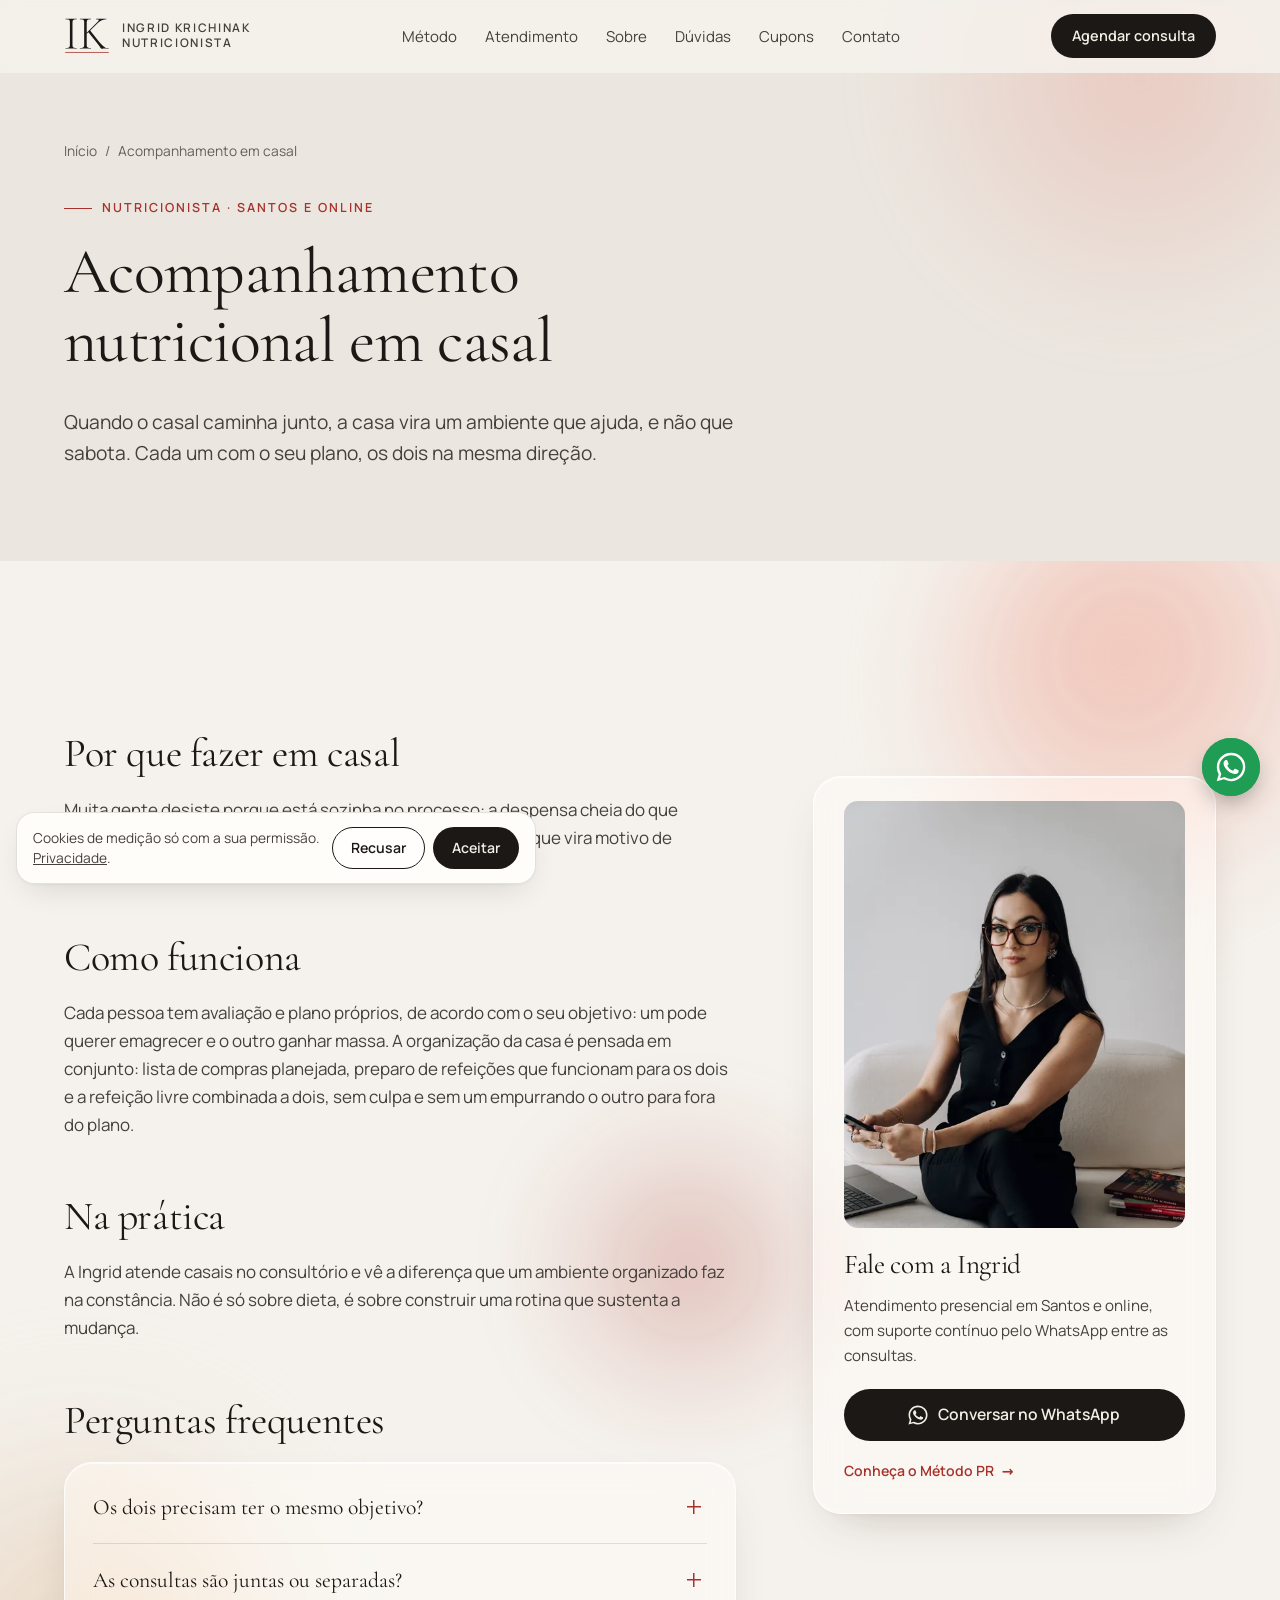
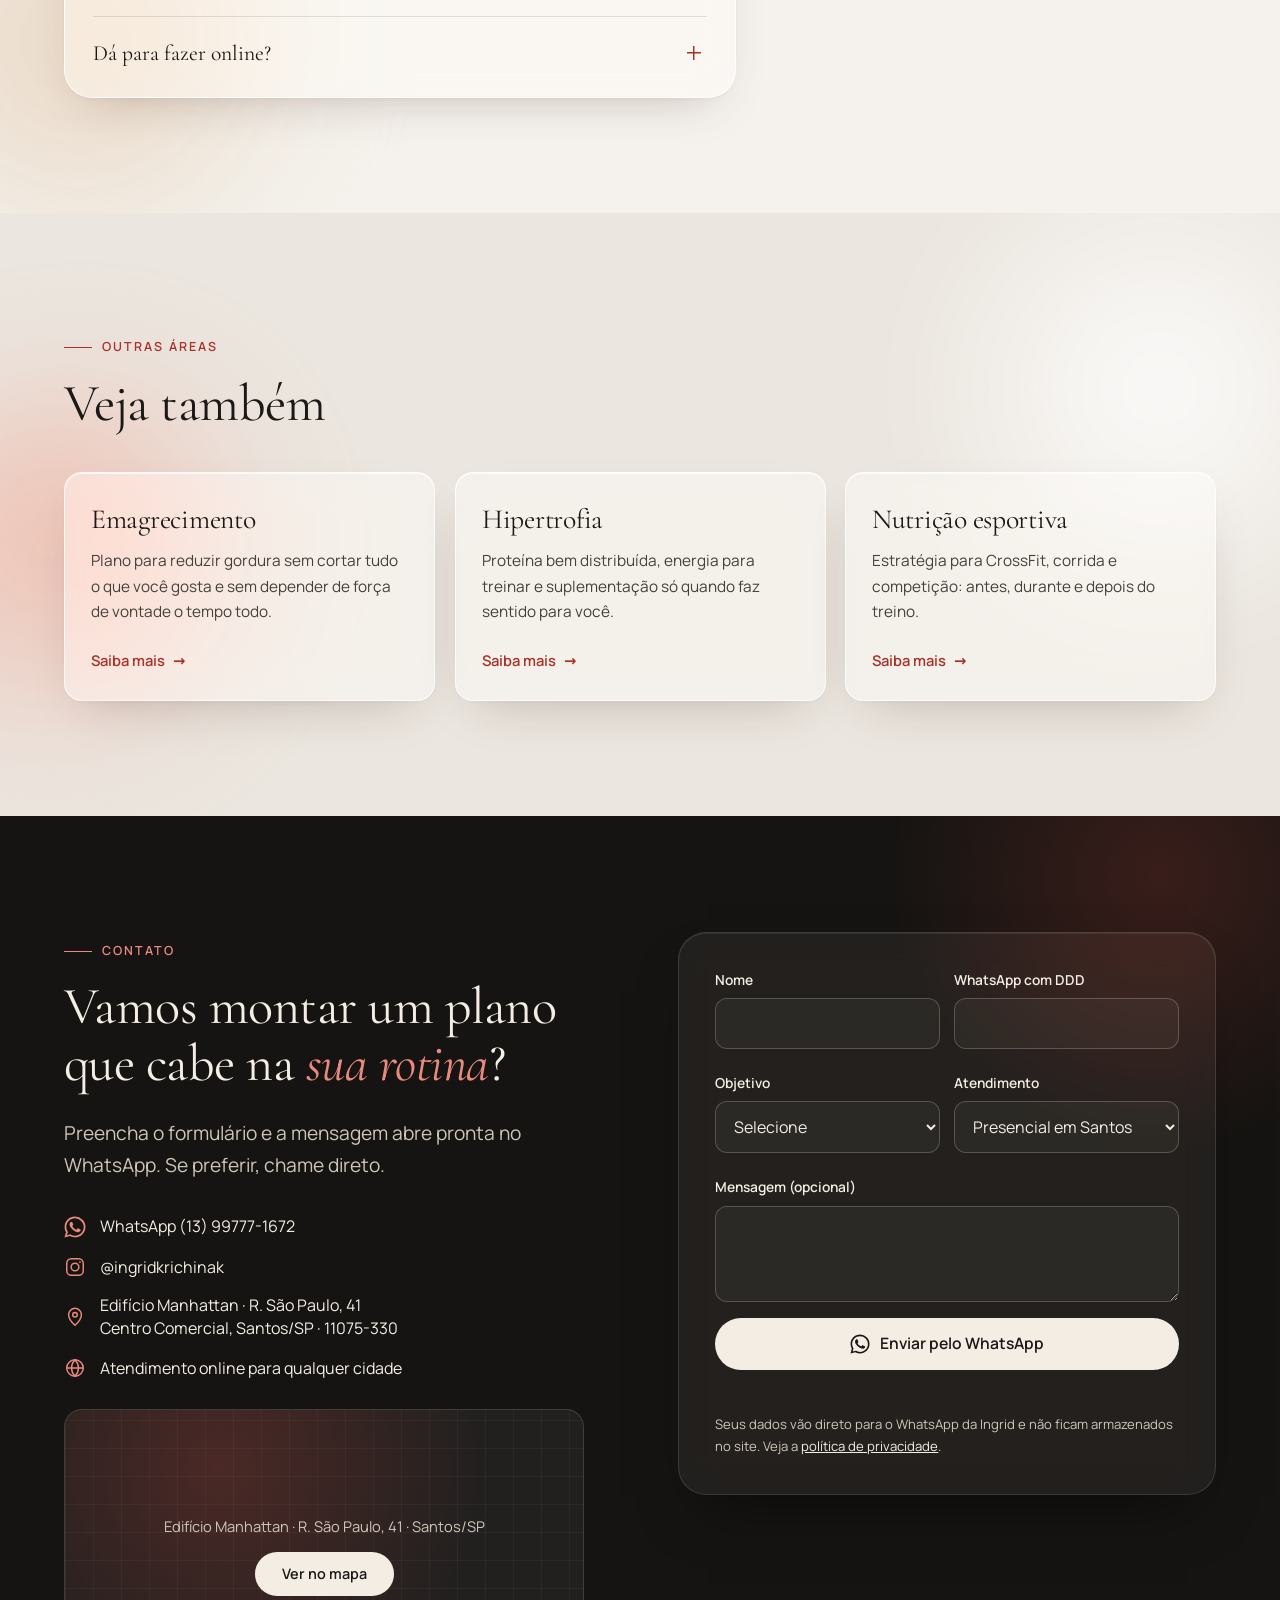
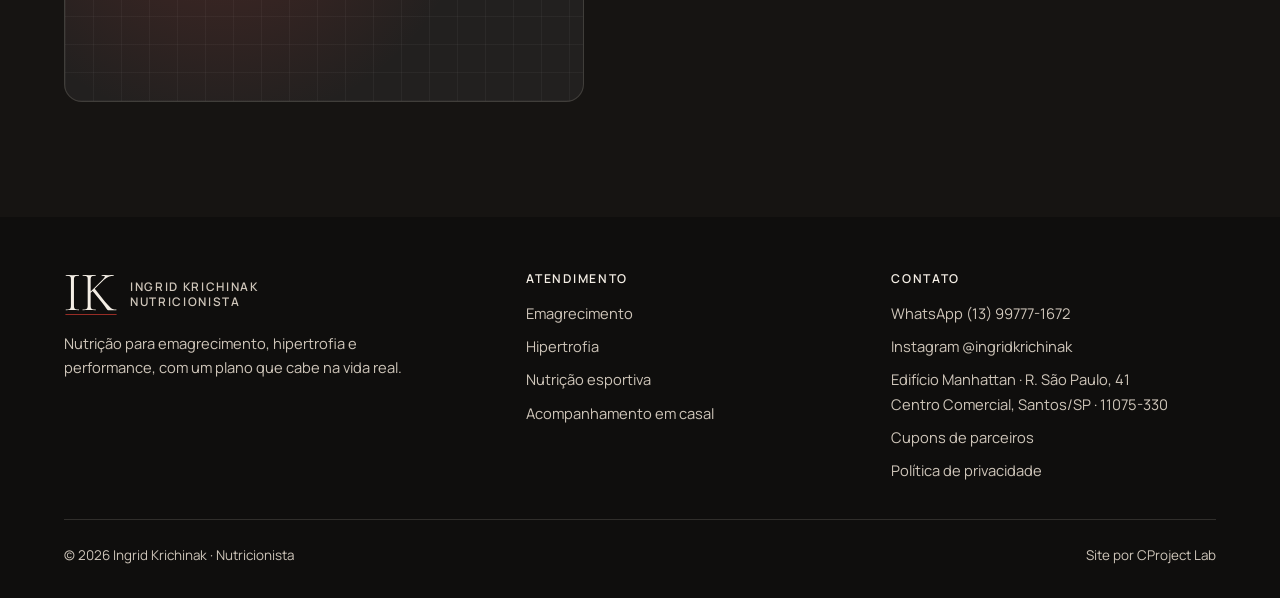
==== commit 4dfd294e: "Sobre: formação, missão e números - Pós-graduação em Nutrição, Fisiologia e Metabolismo no Esporte e" ====
--- a/acompanhamento-em-casal/index.html
+++ b/acompanhamento-em-casal/index.html
@@ -28,9 +28,9 @@
 <link rel="preload" href="/assets/fonts/cormorant-400.woff2" as="font" type="font/woff2" crossorigin>
 <link rel="preload" href="/assets/fonts/manrope-400.woff2" as="font" type="font/woff2" crossorigin>
 
-<link rel="stylesheet" href="/assets/site.css?v=202611162140">
+<link rel="stylesheet" href="/assets/site.css?v=202611162141">
 <script src="/assets/vendor/lenis.min.js" defer></script>
-<script src="/assets/site.js?v=202611162140" defer></script>
+<script src="/assets/site.js?v=202611162141" defer></script>
 <script type="application/ld+json">{"@context": "https://schema.org", "@type": ["MedicalBusiness", "LocalBusiness"], "@id": "https://ingrid-krichinak.vercel.app/#negocio", "name": "Ingrid Krichinak Nutricionista", "description": "Nutricionista em Santos e online: emagrecimento, hipertrofia, nutrição esportiva e acompanhamento em casal.", "url": "https://ingrid-krichinak.vercel.app/", "image": "https://ingrid-krichinak.vercel.app/assets/img/og.jpg", "logo": "https://ingrid-krichinak.vercel.app/assets/apple-touch-icon.png", "telephone": "+55-13-99777-1672", "medicalSpecialty": "Nutrition", "areaServed": [{"@type": "City", "name": "Santos"}, {"@type": "Country", "name": "Brasil"}], "address": {"@type": "PostalAddress", "addressLocality": "Santos", "addressRegion": "SP", "addressCountry": "BR", "streetAddress": "R. São Paulo, 41 - Edifício Manhattan", "postalCode": "11075-330"}, "sameAs": ["https://www.instagram.com/ingridkrichinak/"], "founder": {"@type": "Person", "name": "Ingrid Krichinak", "jobTitle": "Nutricionista"}, "hasMap": "https://www.google.com/maps/search/?api=1&query=Edif%C3%ADcio%20Manhattan%2C%20R.%20S%C3%A3o%20Paulo%2C%2041%2C%20Santos%20-%20SP%2C%2011075-330"}</script>
 <script type="application/ld+json">{"@context": "https://schema.org", "@type": "WebSite", "@id": "https://ingrid-krichinak.vercel.app/#site", "url": "https://ingrid-krichinak.vercel.app/", "name": "Ingrid Krichinak Nutricionista", "inLanguage": "pt-BR"}</script>
 <script type="application/ld+json">{"@context": "https://schema.org", "@type": "Service", "name": "Acompanhamento nutricional em casal", "serviceType": "Acompanhamento em casal", "description": "Acompanhamento nutricional para casais: compras, refeições e refeição livre planejadas a dois para facilitar a adesão. Ingrid Krichinak, nutricionista.", "url": "https://ingrid-krichinak.vercel.app/acompanhamento-em-casal/", "provider": {"@id": "https://ingrid-krichinak.vercel.app/#negocio"}, "areaServed": [{"@type": "City", "name": "Santos"}, {"@type": "Country", "name": "Brasil"}]}</script>
--- a/assets/site.css
+++ b/assets/site.css
@@ -589,3 +589,9 @@
 }
 .planners{margin-top:clamp(44px,5vw,72px)}
 @media (max-width:640px){.tier-tag{font-size:.64rem;letter-spacing:.12em;padding:9px 14px}}
+
+/* Sobre: números */
+.fact.stat strong{display:flex;align-items:baseline;gap:2px;font:400 clamp(2.6rem,2rem + 2vw,3.4rem)/1 var(--serif);color:var(--ink);margin-bottom:2px}
+.fact.stat strong em{font-style:normal;color:var(--accent);font-size:.7em}
+.fact.stat strong b{font-weight:400;font-variant-numeric:lining-nums tabular-nums;font-feature-settings:"lnum" 1,"tnum" 1}
+.fact.stat small{display:block;font-size:.72rem;font-weight:600;letter-spacing:.16em;text-transform:uppercase;color:var(--accent);margin-bottom:10px}
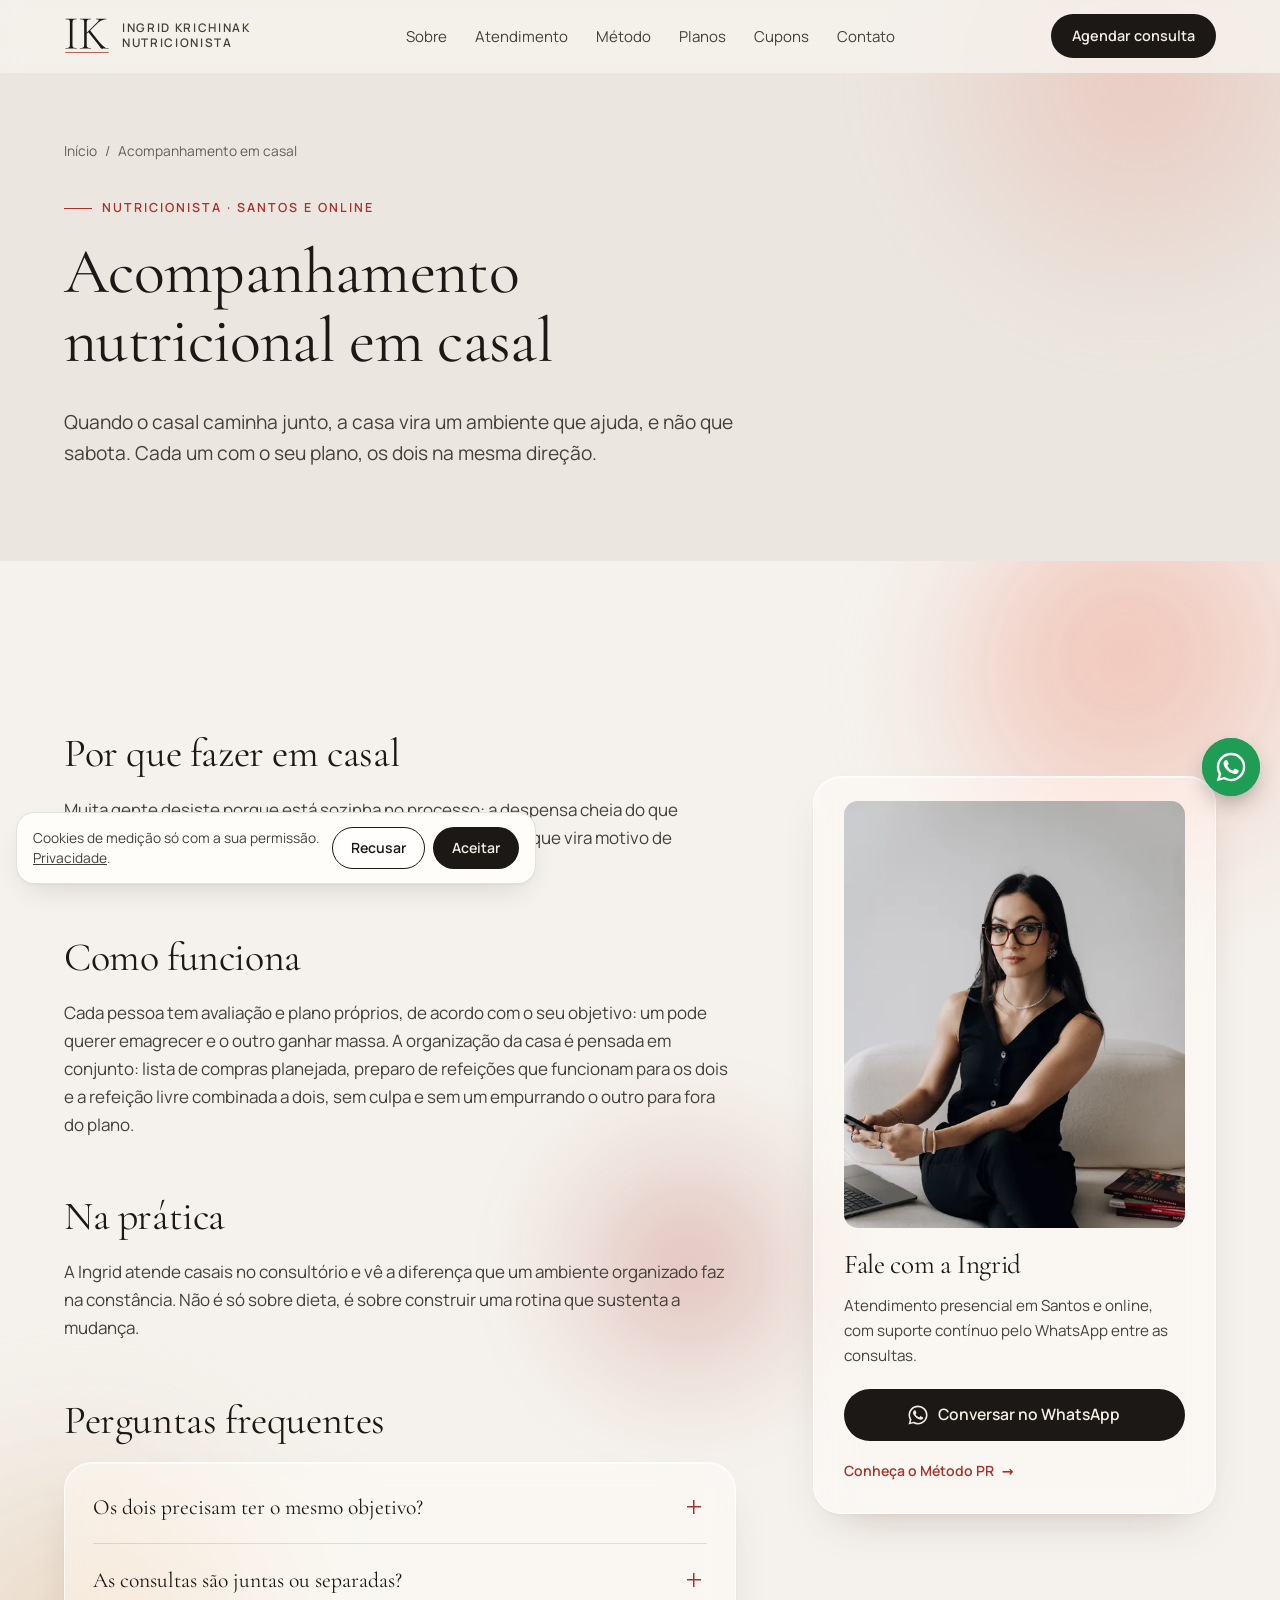
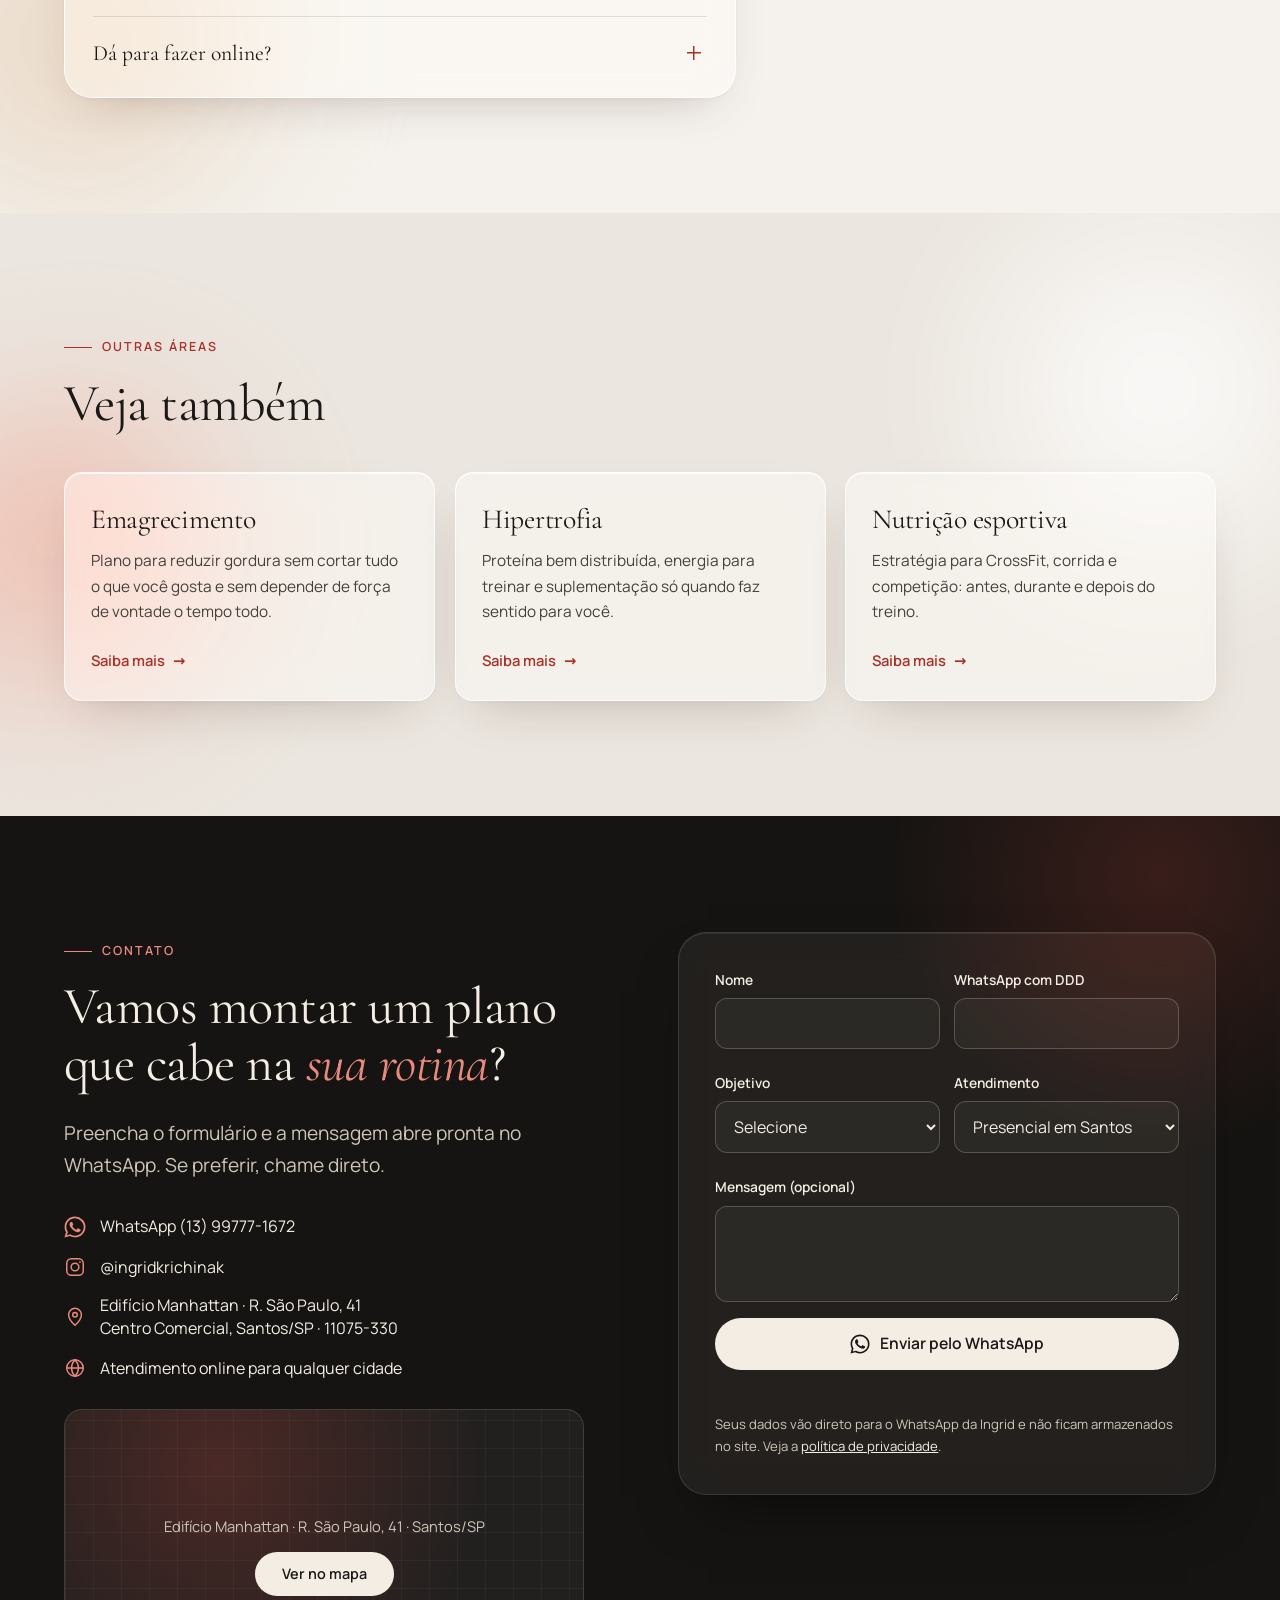
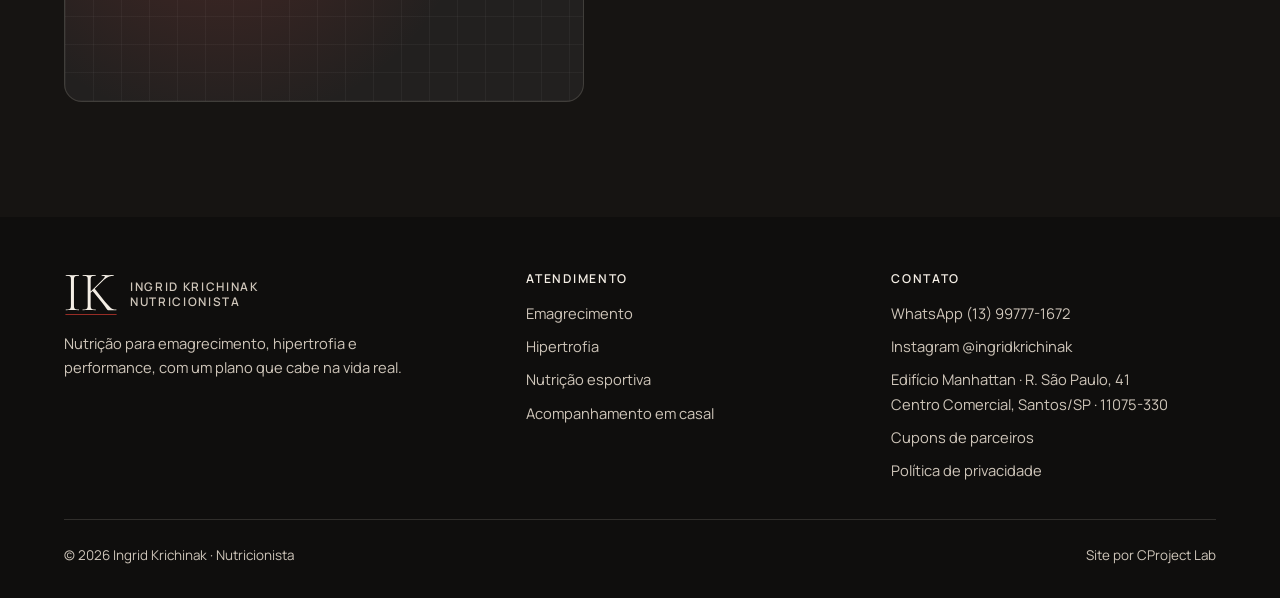
==== commit a20e466e: "Nova ordem da home, títulos de benefícios no padrão e hover dos planners - Ordem: hero > destaques >" ====
--- a/acompanhamento-em-casal/index.html
+++ b/acompanhamento-em-casal/index.html
@@ -28,9 +28,9 @@
 <link rel="preload" href="/assets/fonts/cormorant-400.woff2" as="font" type="font/woff2" crossorigin>
 <link rel="preload" href="/assets/fonts/manrope-400.woff2" as="font" type="font/woff2" crossorigin>
 
-<link rel="stylesheet" href="/assets/site.css?v=202611162141">
+<link rel="stylesheet" href="/assets/site.css?v=202611162146">
 <script src="/assets/vendor/lenis.min.js" defer></script>
-<script src="/assets/site.js?v=202611162141" defer></script>
+<script src="/assets/site.js?v=202611162146" defer></script>
 <script type="application/ld+json">{"@context": "https://schema.org", "@type": ["MedicalBusiness", "LocalBusiness"], "@id": "https://ingrid-krichinak.vercel.app/#negocio", "name": "Ingrid Krichinak Nutricionista", "description": "Nutricionista em Santos e online: emagrecimento, hipertrofia, nutrição esportiva e acompanhamento em casal.", "url": "https://ingrid-krichinak.vercel.app/", "image": "https://ingrid-krichinak.vercel.app/assets/img/og.jpg", "logo": "https://ingrid-krichinak.vercel.app/assets/apple-touch-icon.png", "telephone": "+55-13-99777-1672", "medicalSpecialty": "Nutrition", "areaServed": [{"@type": "City", "name": "Santos"}, {"@type": "Country", "name": "Brasil"}], "address": {"@type": "PostalAddress", "addressLocality": "Santos", "addressRegion": "SP", "addressCountry": "BR", "streetAddress": "R. São Paulo, 41 - Edifício Manhattan", "postalCode": "11075-330"}, "sameAs": ["https://www.instagram.com/ingridkrichinak/"], "founder": {"@type": "Person", "name": "Ingrid Krichinak", "jobTitle": "Nutricionista"}, "hasMap": "https://www.google.com/maps/search/?api=1&query=Edif%C3%ADcio%20Manhattan%2C%20R.%20S%C3%A3o%20Paulo%2C%2041%2C%20Santos%20-%20SP%2C%2011075-330"}</script>
 <script type="application/ld+json">{"@context": "https://schema.org", "@type": "WebSite", "@id": "https://ingrid-krichinak.vercel.app/#site", "url": "https://ingrid-krichinak.vercel.app/", "name": "Ingrid Krichinak Nutricionista", "inLanguage": "pt-BR"}</script>
 <script type="application/ld+json">{"@context": "https://schema.org", "@type": "Service", "name": "Acompanhamento nutricional em casal", "serviceType": "Acompanhamento em casal", "description": "Acompanhamento nutricional para casais: compras, refeições e refeição livre planejadas a dois para facilitar a adesão. Ingrid Krichinak, nutricionista.", "url": "https://ingrid-krichinak.vercel.app/acompanhamento-em-casal/", "provider": {"@id": "https://ingrid-krichinak.vercel.app/#negocio"}, "areaServed": [{"@type": "City", "name": "Santos"}, {"@type": "Country", "name": "Brasil"}]}</script>
@@ -43,7 +43,7 @@
   <div class="container nav-in">
     <a class="brand" href="/" aria-label="Ingrid Krichinak, página inicial"><svg viewBox="15 -660 960 790" role="img" aria-label="IK"><path fill="currentColor" d="M192 -81Q192 -52 198.0 -37.0Q204 -22 223.5 -17.0Q243 -12 281 -12Q283 -12 283.0 -6.0Q283 0 281 0Q257 0 228.0 -1.0Q199 -2 164 -2Q131 -2 101.5 -1.0Q72 0 48 0Q45 0 45.0 -6.0Q45 -12 48 -12Q86 -12 105.5 -17.0Q125 -22 131.5 -37.0Q138 -52 138 -81V-544Q138 -573 131.5 -587.5Q125 -602 105.5 -607.5Q86 -613 48 -613Q45 -613 45.0 -619.0Q45 -625 48 -625Q72 -625 101.5 -623.5Q131 -622 164 -622Q199 -622 228.5 -623.5Q258 -625 281 -625Q283 -625 283.0 -619.0Q283 -613 281 -613Q243 -613 224.0 -607.0Q205 -601 198.5 -586.0Q192 -571 192 -542Z M436 -81V-544Q436 -573 429.5 -587.5Q423 -602 404.0 -607.5Q385 -613 347 -613Q345 -613 345.0 -619.0Q345 -625 347 -625Q371 -625 400.5 -623.5Q430 -622 462 -622Q497 -622 526.0 -623.5Q555 -625 578 -625Q580 -625 580.0 -619.0Q580 -613 578 -613Q540 -613 521.0 -607.0Q502 -601 495.5 -586.0Q489 -571 489 -542V-331L709 -550Q747 -588 742.5 -600.5Q738 -613 685 -613Q683 -613 683.0 -619.0Q683 -625 685 -625Q709 -625 733.5 -623.5Q758 -622 798 -622Q835 -622 856.5 -623.5Q878 -625 898 -625Q901 -625 901.0 -619.0Q901 -613 898 -613Q864 -613 819.0 -599.0Q774 -585 732 -544L562 -378L705 -198Q752 -139 784.5 -102.5Q817 -66 839.0 -47.0Q861 -28 878.0 -20.5Q895 -13 910.5 -12.5Q926 -12 945 -12Q948 -12 948.0 -6.0Q948 0 945 0H833Q826 0 821.5 0.5Q817 1 812 1Q798 1 790.0 -4.0Q782 -9 771.5 -24.0Q761 -39 741.0 -68.0Q721 -97 683 -145L524 -342L489 -308V-81Q489 -52 495.0 -37.0Q501 -22 520.5 -17.0Q540 -12 578 -12Q580 -12 580.0 -6.0Q580 0 578 0Q554 0 525.5 -1.0Q497 -2 462 -2Q430 -2 400.0 -1.0Q370 0 346 0Q344 0 344.0 -6.0Q344 -12 346 -12Q384 -12 403.5 -17.0Q423 -22 429.5 -37.0Q436 -52 436 -81Z"/><rect x="40" y="70" width="910" height="16" fill="#a8322a"/></svg><span>Ingrid Krichinak<br>Nutricionista</span></a>
     <nav class="nav-panel" id="menu" aria-label="Principal">
-      <ul class="nav-links"><li><a href="/#metodo">Método</a></li><li><a href="/#atendimento">Atendimento</a></li><li><a href="/#sobre">Sobre</a></li><li><a href="/#duvidas">Dúvidas</a></li><li><a href="/cupons/">Cupons</a></li><li><a href="/#contato">Contato</a></li></ul>
+      <ul class="nav-links"><li><a href="/#sobre">Sobre</a></li><li><a href="/#atendimento">Atendimento</a></li><li><a href="/#metodo">Método</a></li><li><a href="/#formatos">Planos</a></li><li><a href="/cupons/">Cupons</a></li><li><a href="/#contato">Contato</a></li></ul>
       <a class="btn btn-primary nav-cta" href="https://wa.me/5513997771672?text=Ol%C3%A1%2C%20Ingrid%21%20Vim%20pelo%20site%20e%20quero%20agendar%20uma%20consulta." target="_blank" rel="noopener" data-cta="nav">Agendar consulta</a>
     </nav>
     <button class="menu-btn" type="button" aria-label="Abrir menu" aria-controls="menu" aria-expanded="false"><span></span><span></span><span></span></button>
--- a/assets/site.css
+++ b/assets/site.css
@@ -595,3 +595,14 @@
 .fact.stat strong em{font-style:normal;color:var(--accent);font-size:.7em}
 .fact.stat strong b{font-weight:400;font-variant-numeric:lining-nums tabular-nums;font-feature-settings:"lnum" 1,"tnum" 1}
 .fact.stat small{display:block;font-size:.72rem;font-weight:600;letter-spacing:.16em;text-transform:uppercase;color:var(--accent);margin-bottom:10px}
+
+/* Níveis de benefício no padrão do site */
+.tier-head .eyebrow{margin-bottom:0}
+.tier-head .eyebrow::after{content:"";width:28px;height:1px;background:currentColor}
+.tier-head h3{font-size:clamp(1.8rem,1.4rem + 1.3vw,2.5rem);margin:6px 0 4px}
+.tier-head h3 em{font-style:italic;color:var(--accent)}
+/* Planners: legenda com movimento */
+.planner figcaption{transition:color .4s var(--ease),letter-spacing .5s var(--ease),transform .5s var(--ease)}
+.planner:hover figcaption{color:var(--accent);letter-spacing:.2em;transform:translateY(-4px)}
+.ebook figcaption{transition:color .4s var(--ease),transform .5s var(--ease)}
+.ebook:hover figcaption{transform:translateY(-4px)}
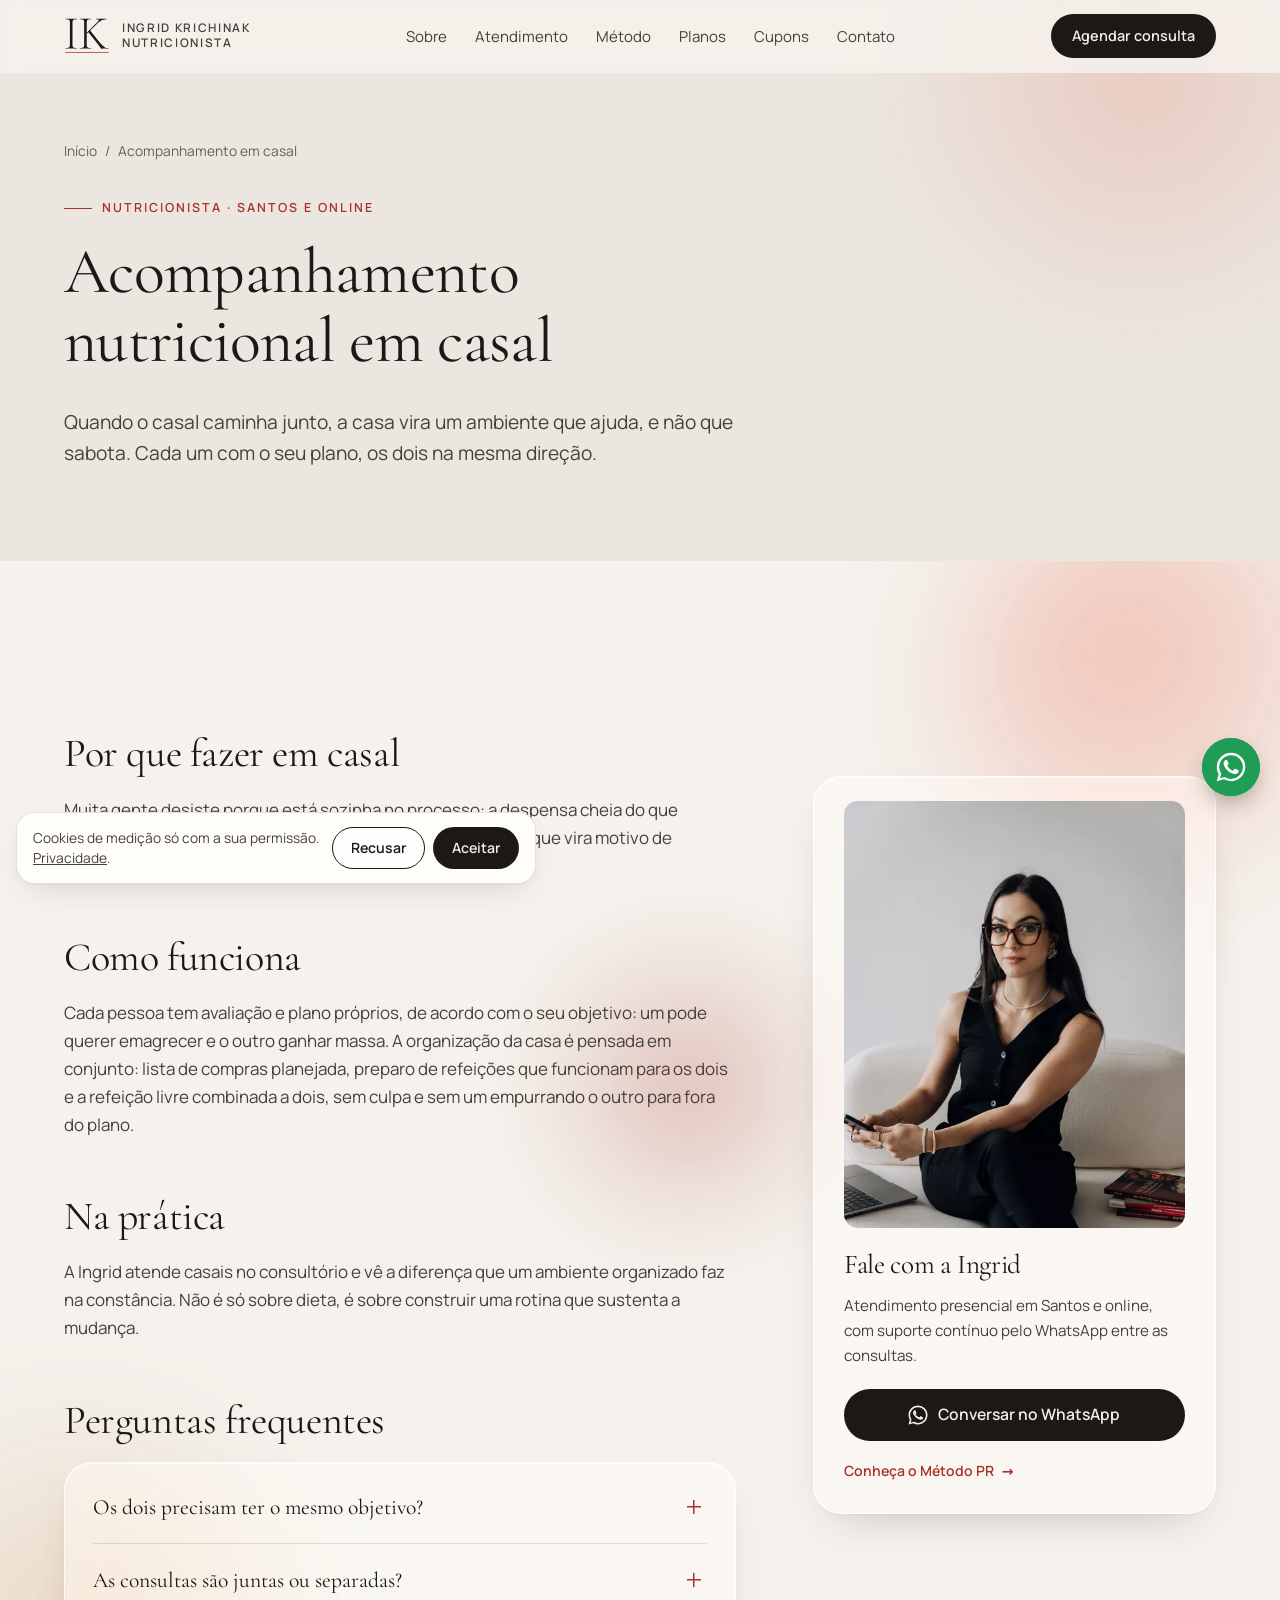
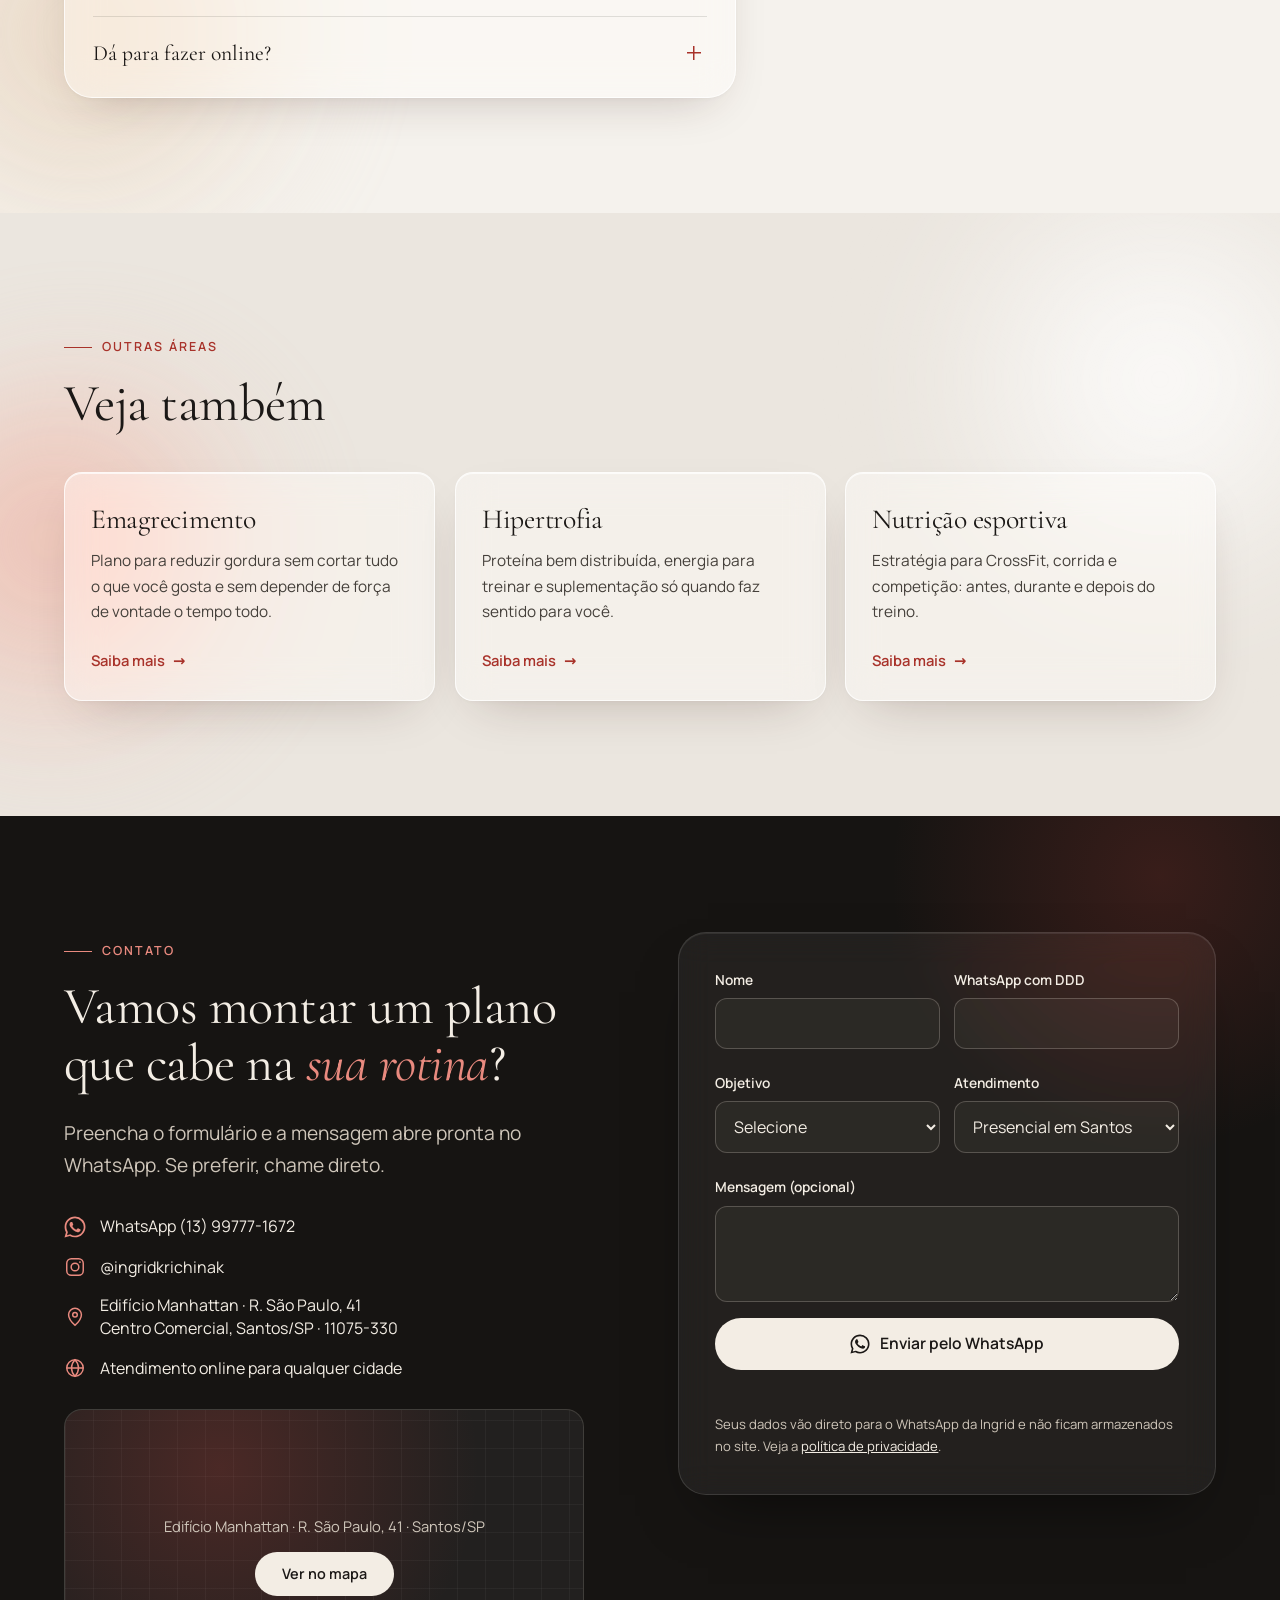
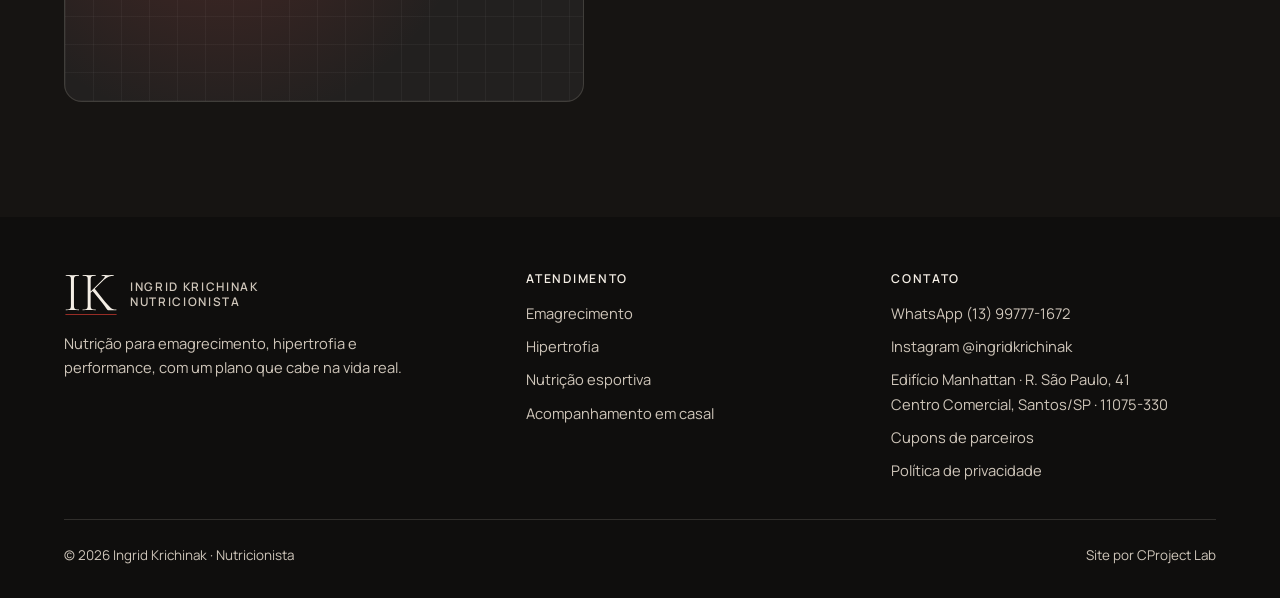
==== commit 56b3cca3: "Home: feedbacks logo antes das dúvidas Co-Authored-By: Claude Opus 5.5 <noreply@anthropic.com> Claud" ====
--- a/acompanhamento-em-casal/index.html
+++ b/acompanhamento-em-casal/index.html
@@ -28,9 +28,9 @@
 <link rel="preload" href="/assets/fonts/cormorant-400.woff2" as="font" type="font/woff2" crossorigin>
 <link rel="preload" href="/assets/fonts/manrope-400.woff2" as="font" type="font/woff2" crossorigin>
 
-<link rel="stylesheet" href="/assets/site.css?v=202611162146">
+<link rel="stylesheet" href="/assets/site.css?v=202611162150">
 <script src="/assets/vendor/lenis.min.js" defer></script>
-<script src="/assets/site.js?v=202611162146" defer></script>
+<script src="/assets/site.js?v=202611162150" defer></script>
 <script type="application/ld+json">{"@context": "https://schema.org", "@type": ["MedicalBusiness", "LocalBusiness"], "@id": "https://ingrid-krichinak.vercel.app/#negocio", "name": "Ingrid Krichinak Nutricionista", "description": "Nutricionista em Santos e online: emagrecimento, hipertrofia, nutrição esportiva e acompanhamento em casal.", "url": "https://ingrid-krichinak.vercel.app/", "image": "https://ingrid-krichinak.vercel.app/assets/img/og.jpg", "logo": "https://ingrid-krichinak.vercel.app/assets/apple-touch-icon.png", "telephone": "+55-13-99777-1672", "medicalSpecialty": "Nutrition", "areaServed": [{"@type": "City", "name": "Santos"}, {"@type": "Country", "name": "Brasil"}], "address": {"@type": "PostalAddress", "addressLocality": "Santos", "addressRegion": "SP", "addressCountry": "BR", "streetAddress": "R. São Paulo, 41 - Edifício Manhattan", "postalCode": "11075-330"}, "sameAs": ["https://www.instagram.com/ingridkrichinak/"], "founder": {"@type": "Person", "name": "Ingrid Krichinak", "jobTitle": "Nutricionista"}, "hasMap": "https://www.google.com/maps/search/?api=1&query=Edif%C3%ADcio%20Manhattan%2C%20R.%20S%C3%A3o%20Paulo%2C%2041%2C%20Santos%20-%20SP%2C%2011075-330"}</script>
 <script type="application/ld+json">{"@context": "https://schema.org", "@type": "WebSite", "@id": "https://ingrid-krichinak.vercel.app/#site", "url": "https://ingrid-krichinak.vercel.app/", "name": "Ingrid Krichinak Nutricionista", "inLanguage": "pt-BR"}</script>
 <script type="application/ld+json">{"@context": "https://schema.org", "@type": "Service", "name": "Acompanhamento nutricional em casal", "serviceType": "Acompanhamento em casal", "description": "Acompanhamento nutricional para casais: compras, refeições e refeição livre planejadas a dois para facilitar a adesão. Ingrid Krichinak, nutricionista.", "url": "https://ingrid-krichinak.vercel.app/acompanhamento-em-casal/", "provider": {"@id": "https://ingrid-krichinak.vercel.app/#negocio"}, "areaServed": [{"@type": "City", "name": "Santos"}, {"@type": "Country", "name": "Brasil"}]}</script>
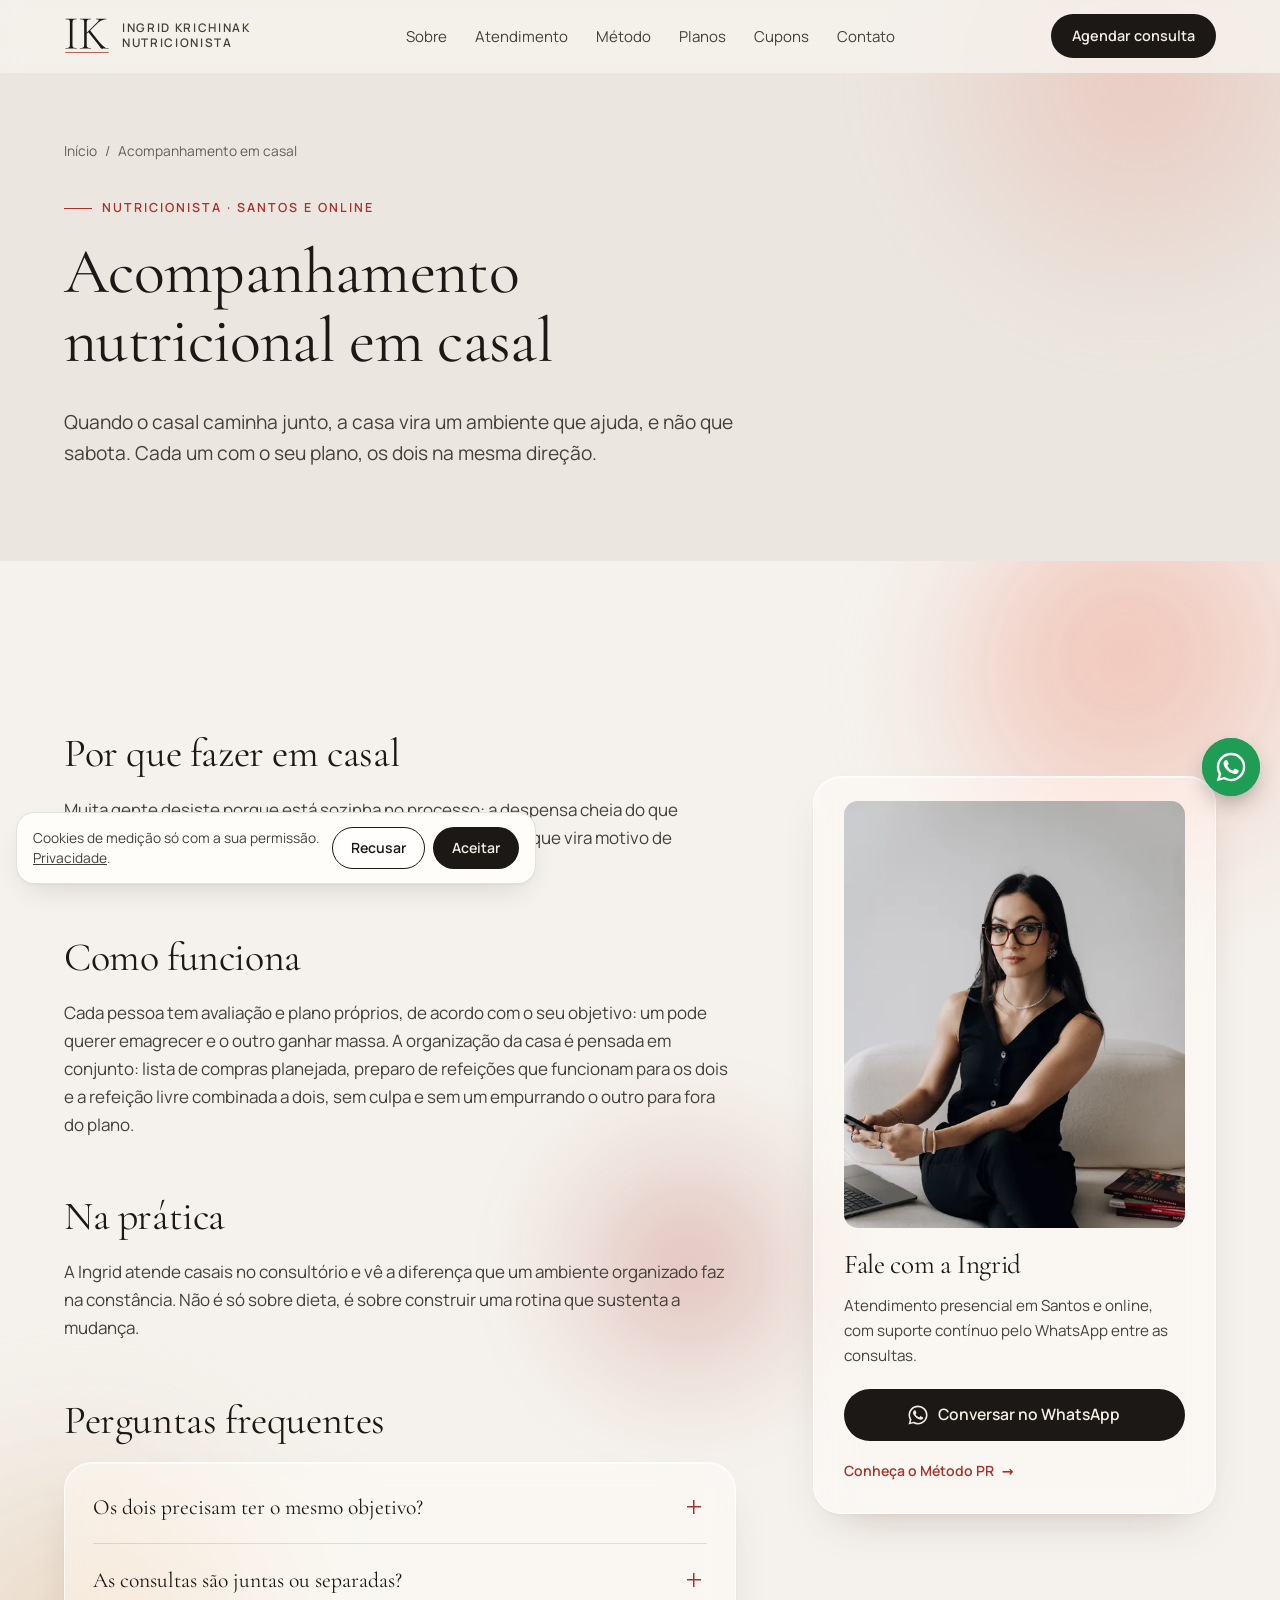
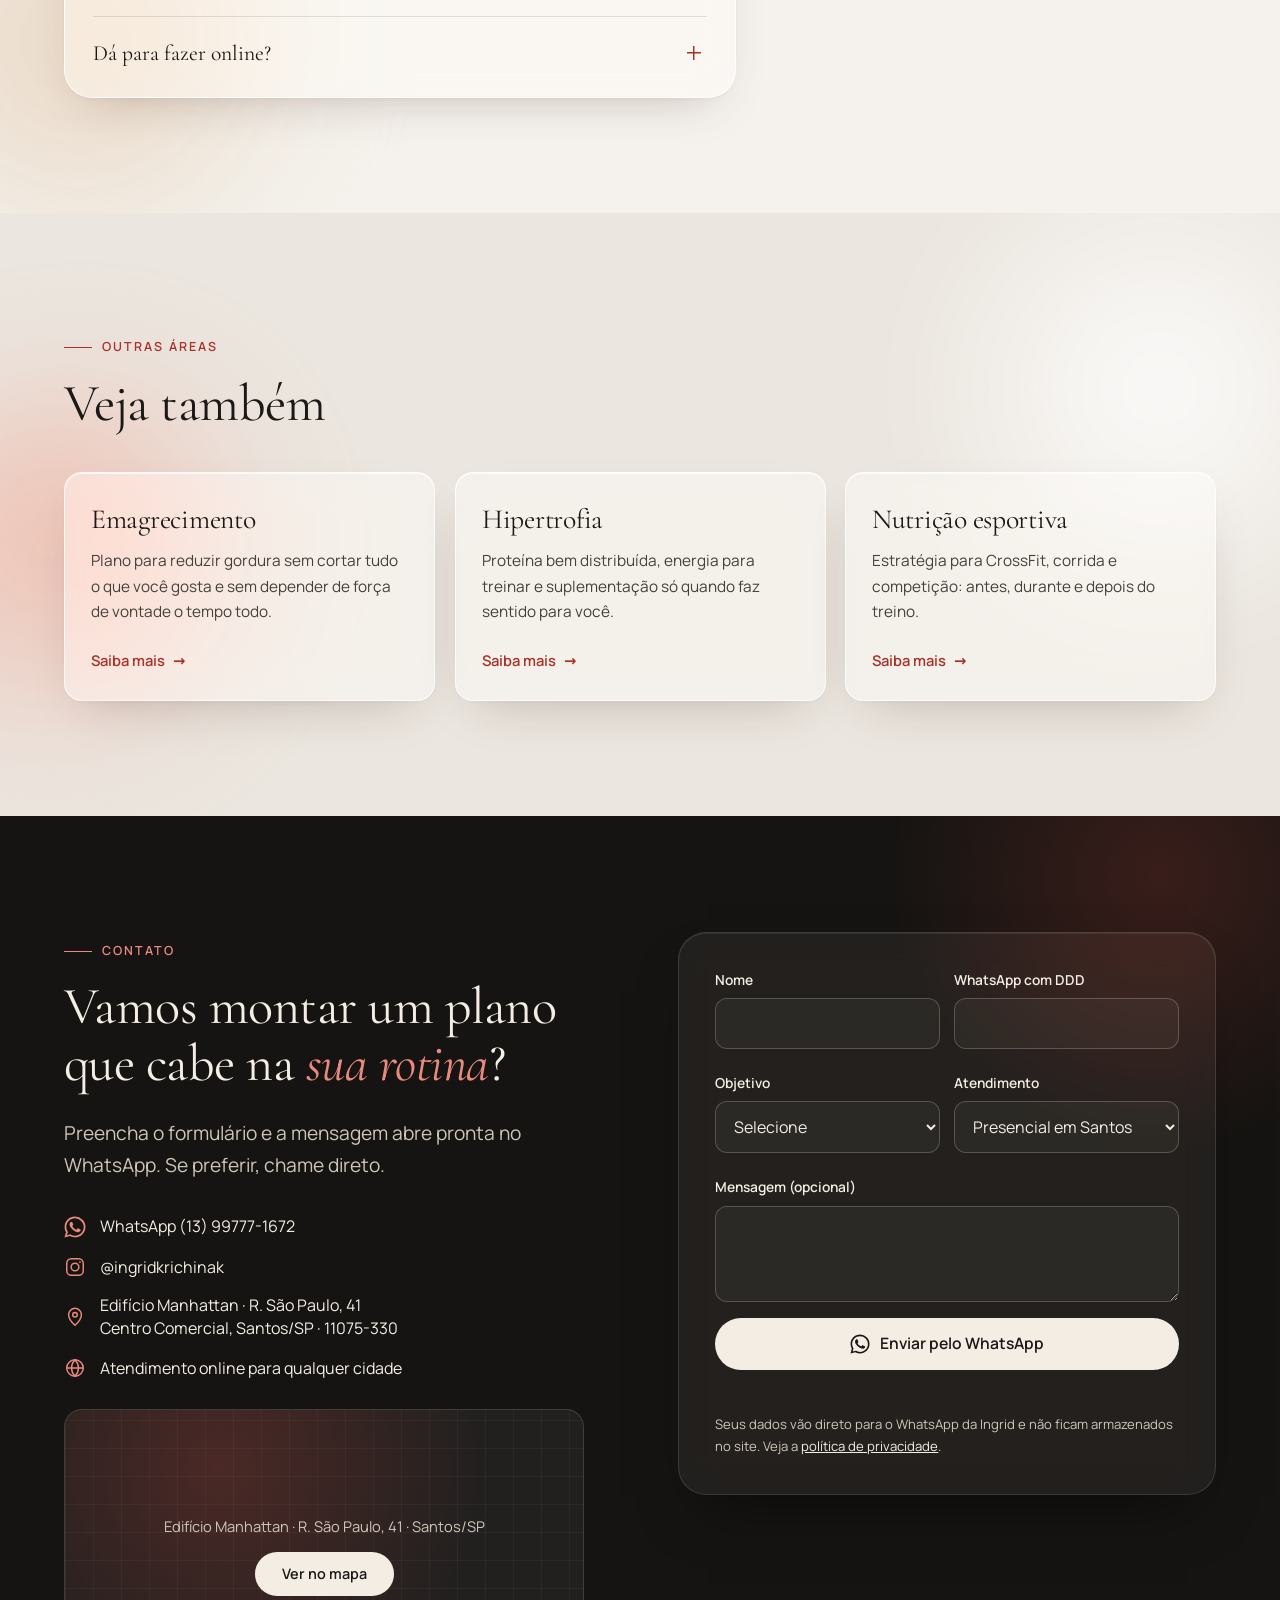
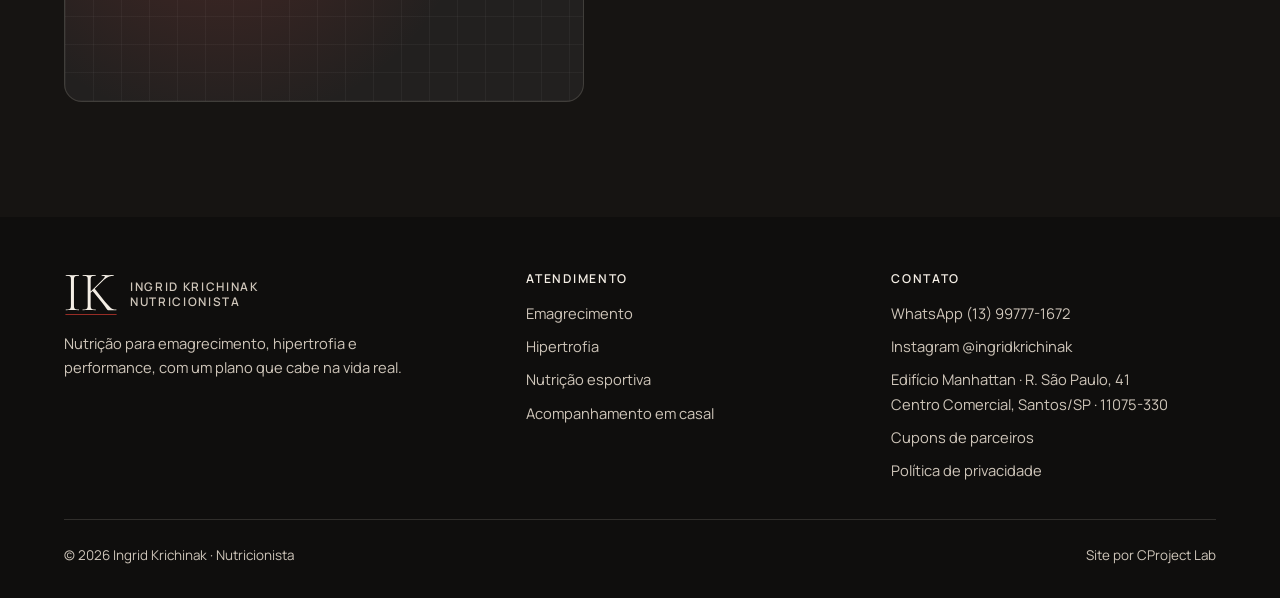
==== commit 42d75d66: "+8 países: globo pontilhado animado com conexões a partir de Santos - Canvas com pontos de terra (ca" ====
--- a/acompanhamento-em-casal/index.html
+++ b/acompanhamento-em-casal/index.html
@@ -28,9 +28,9 @@
 <link rel="preload" href="/assets/fonts/cormorant-400.woff2" as="font" type="font/woff2" crossorigin>
 <link rel="preload" href="/assets/fonts/manrope-400.woff2" as="font" type="font/woff2" crossorigin>
 
-<link rel="stylesheet" href="/assets/site.css?v=202611162150">
+<link rel="stylesheet" href="/assets/site.css?v=202611162153">
 <script src="/assets/vendor/lenis.min.js" defer></script>
-<script src="/assets/site.js?v=202611162150" defer></script>
+<script src="/assets/site.js?v=202611162153" defer></script>
 <script type="application/ld+json">{"@context": "https://schema.org", "@type": ["MedicalBusiness", "LocalBusiness"], "@id": "https://ingrid-krichinak.vercel.app/#negocio", "name": "Ingrid Krichinak Nutricionista", "description": "Nutricionista em Santos e online: emagrecimento, hipertrofia, nutrição esportiva e acompanhamento em casal.", "url": "https://ingrid-krichinak.vercel.app/", "image": "https://ingrid-krichinak.vercel.app/assets/img/og.jpg", "logo": "https://ingrid-krichinak.vercel.app/assets/apple-touch-icon.png", "telephone": "+55-13-99777-1672", "medicalSpecialty": "Nutrition", "areaServed": [{"@type": "City", "name": "Santos"}, {"@type": "Country", "name": "Brasil"}], "address": {"@type": "PostalAddress", "addressLocality": "Santos", "addressRegion": "SP", "addressCountry": "BR", "streetAddress": "R. São Paulo, 41 - Edifício Manhattan", "postalCode": "11075-330"}, "sameAs": ["https://www.instagram.com/ingridkrichinak/"], "founder": {"@type": "Person", "name": "Ingrid Krichinak", "jobTitle": "Nutricionista"}, "hasMap": "https://www.google.com/maps/search/?api=1&query=Edif%C3%ADcio%20Manhattan%2C%20R.%20S%C3%A3o%20Paulo%2C%2041%2C%20Santos%20-%20SP%2C%2011075-330"}</script>
 <script type="application/ld+json">{"@context": "https://schema.org", "@type": "WebSite", "@id": "https://ingrid-krichinak.vercel.app/#site", "url": "https://ingrid-krichinak.vercel.app/", "name": "Ingrid Krichinak Nutricionista", "inLanguage": "pt-BR"}</script>
 <script type="application/ld+json">{"@context": "https://schema.org", "@type": "Service", "name": "Acompanhamento nutricional em casal", "serviceType": "Acompanhamento em casal", "description": "Acompanhamento nutricional para casais: compras, refeições e refeição livre planejadas a dois para facilitar a adesão. Ingrid Krichinak, nutricionista.", "url": "https://ingrid-krichinak.vercel.app/acompanhamento-em-casal/", "provider": {"@id": "https://ingrid-krichinak.vercel.app/#negocio"}, "areaServed": [{"@type": "City", "name": "Santos"}, {"@type": "Country", "name": "Brasil"}]}</script>
--- a/assets/site.css
+++ b/assets/site.css
@@ -606,3 +606,13 @@
 .planner:hover figcaption{color:var(--accent);letter-spacing:.2em;transform:translateY(-4px)}
 .ebook figcaption{transition:color .4s var(--ease),transform .5s var(--ease)}
 .ebook:hover figcaption{transform:translateY(-4px)}
+
+/* +8 países: globo */
+.globe-card{overflow:hidden;isolation:isolate}
+.globe-card>*:not(.globe){position:relative;z-index:1}
+.globe-card span{max-width:64%}
+.globe{position:absolute;z-index:0;right:-34px;top:50%;width:200px;height:200px;transform:translateY(-50%);pointer-events:none;opacity:0;transition:opacity 1.2s var(--ease)}
+.globe.ready{opacity:1}
+@media (max-width:420px){.globe{width:170px;height:170px;right:-40px}.globe-card span{max-width:60%}}
+.globe{right:-56px;width:210px;height:210px;-webkit-mask-image:linear-gradient(90deg,transparent 4%,#000 42%);mask-image:linear-gradient(90deg,transparent 4%,#000 42%)}
+.globe-card span{max-width:58%}
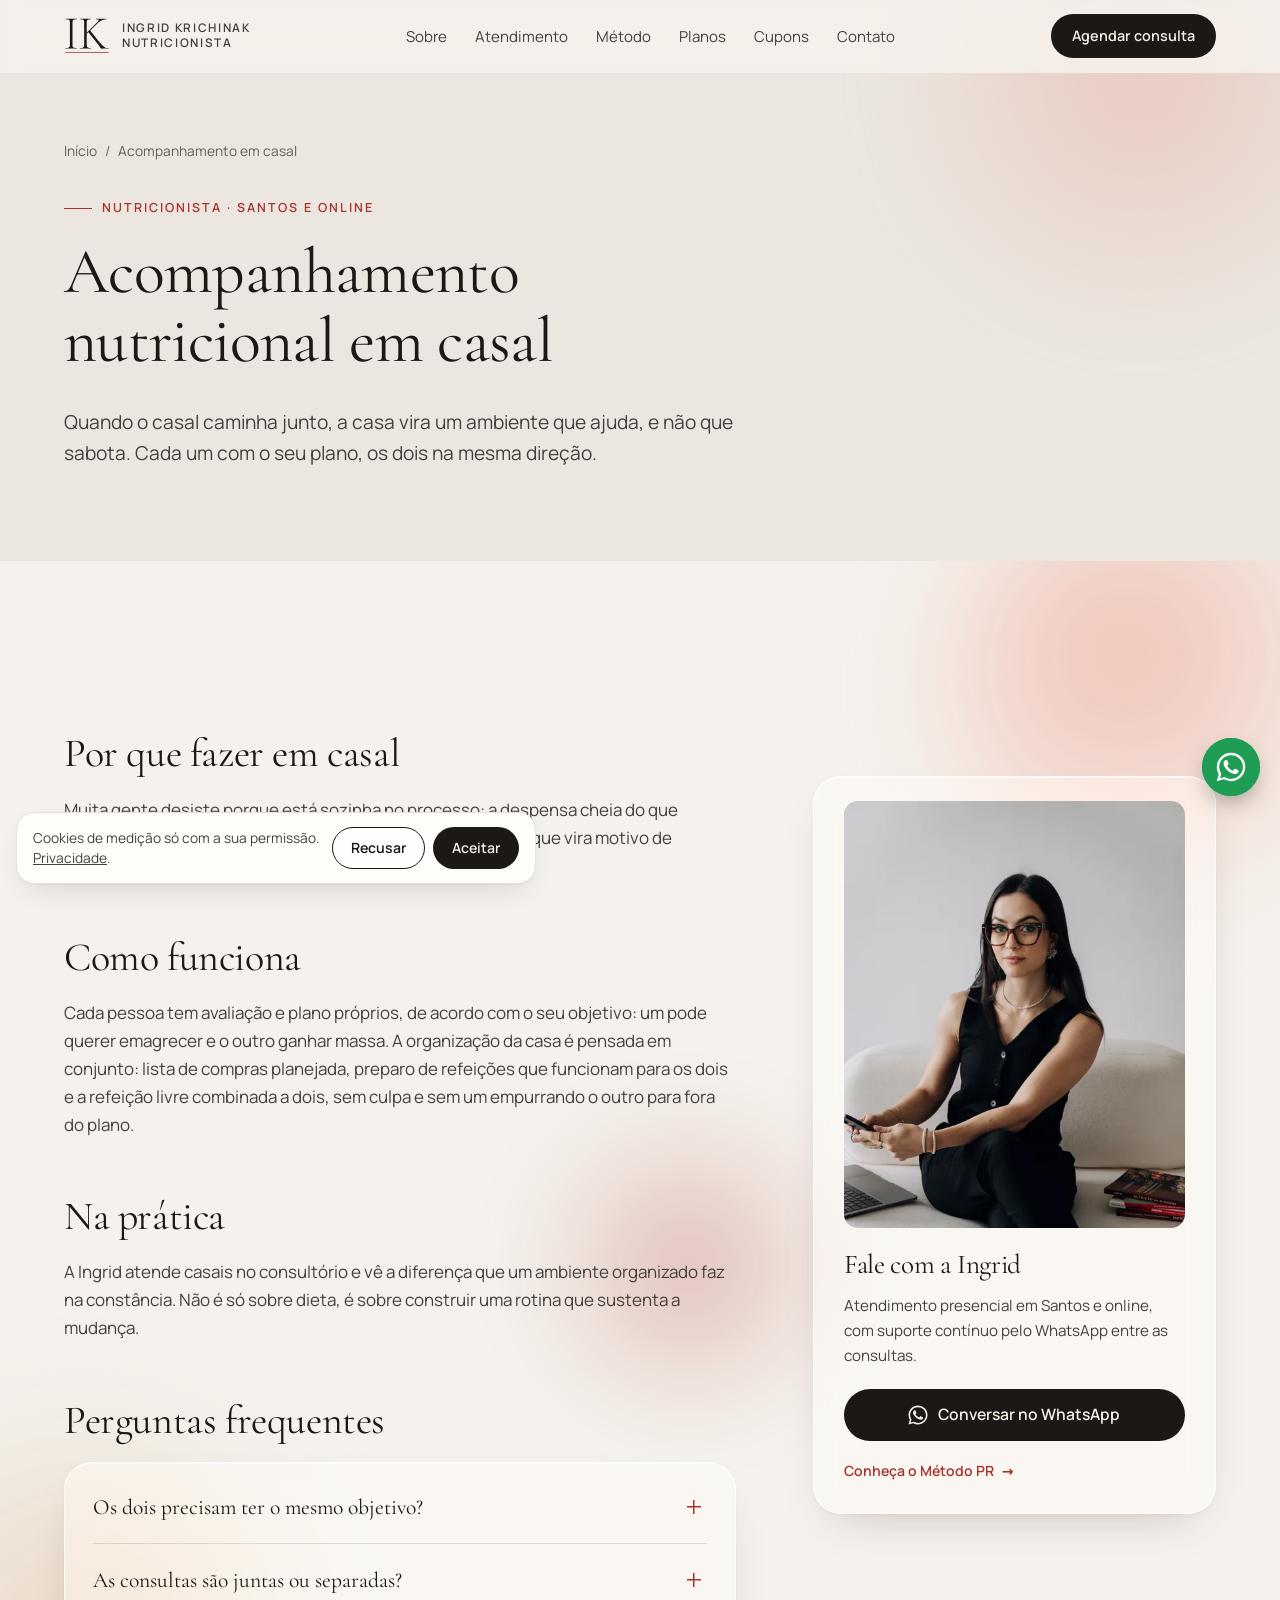
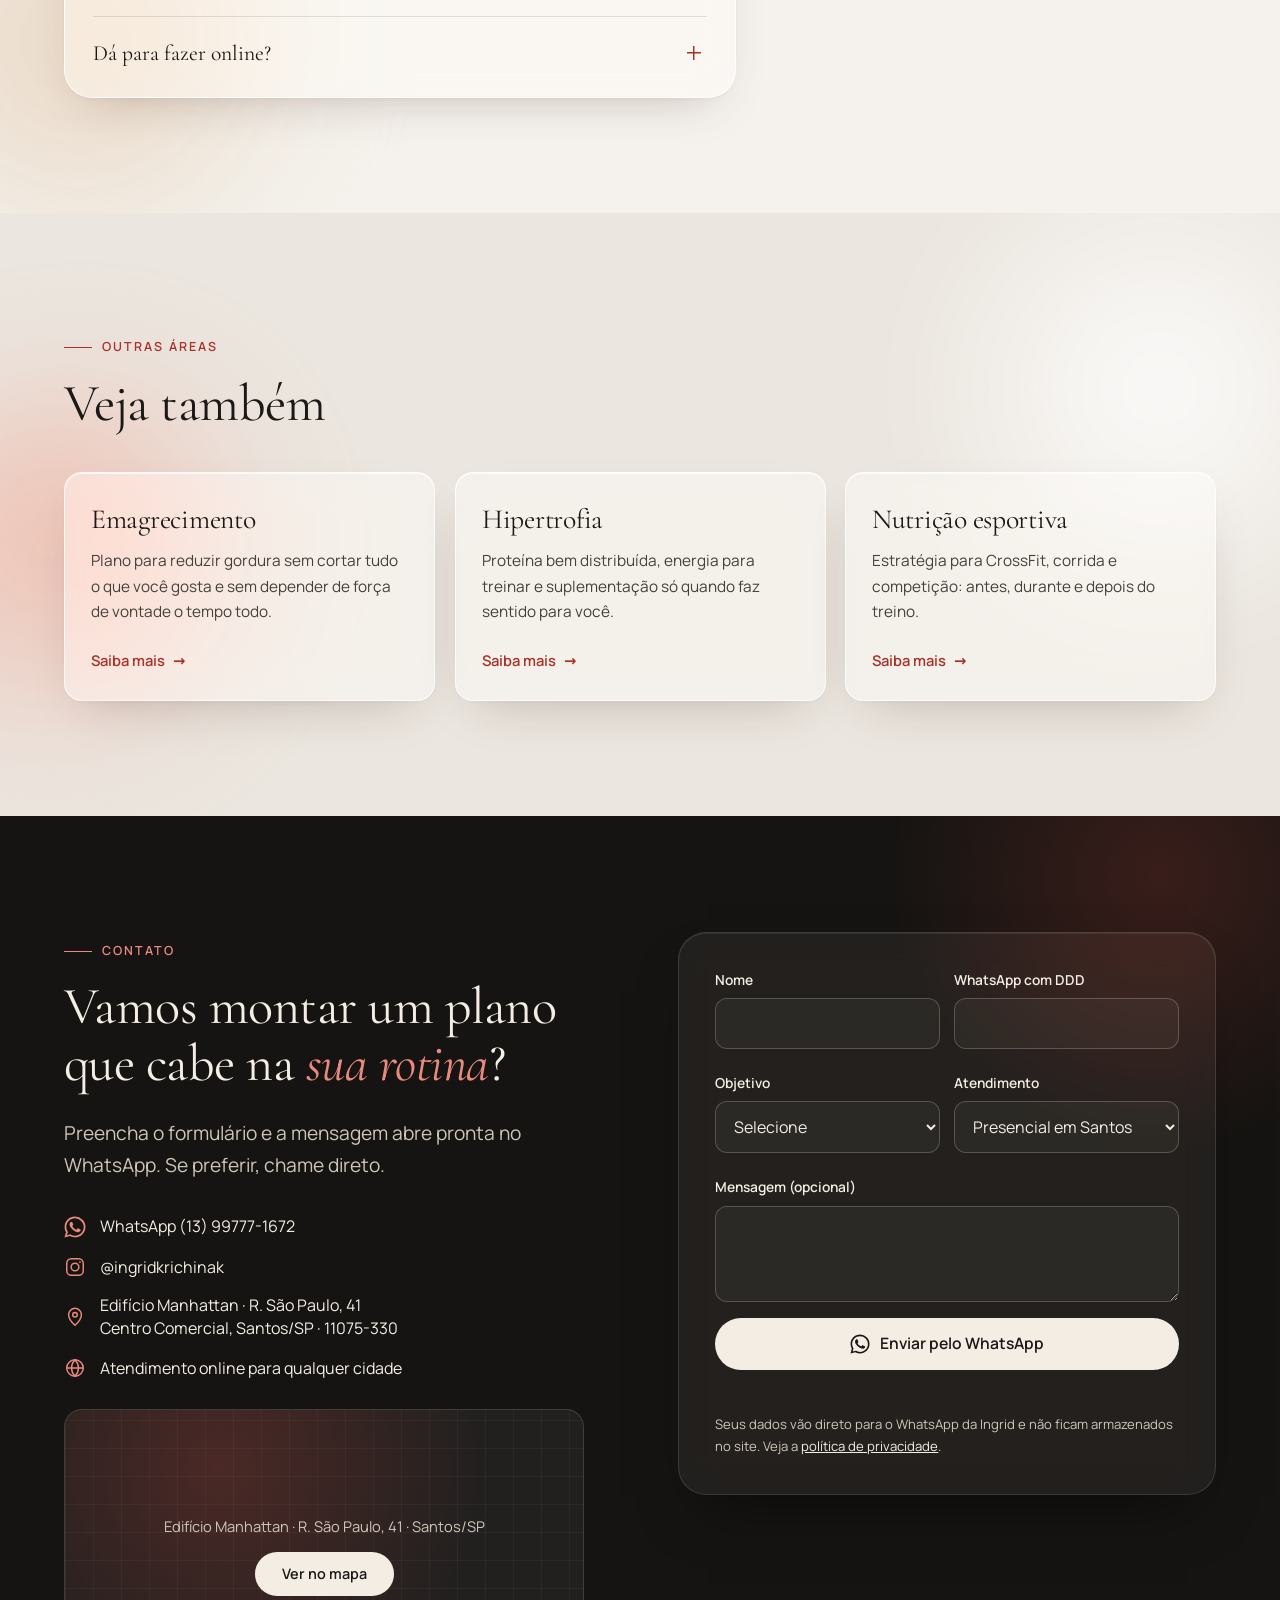
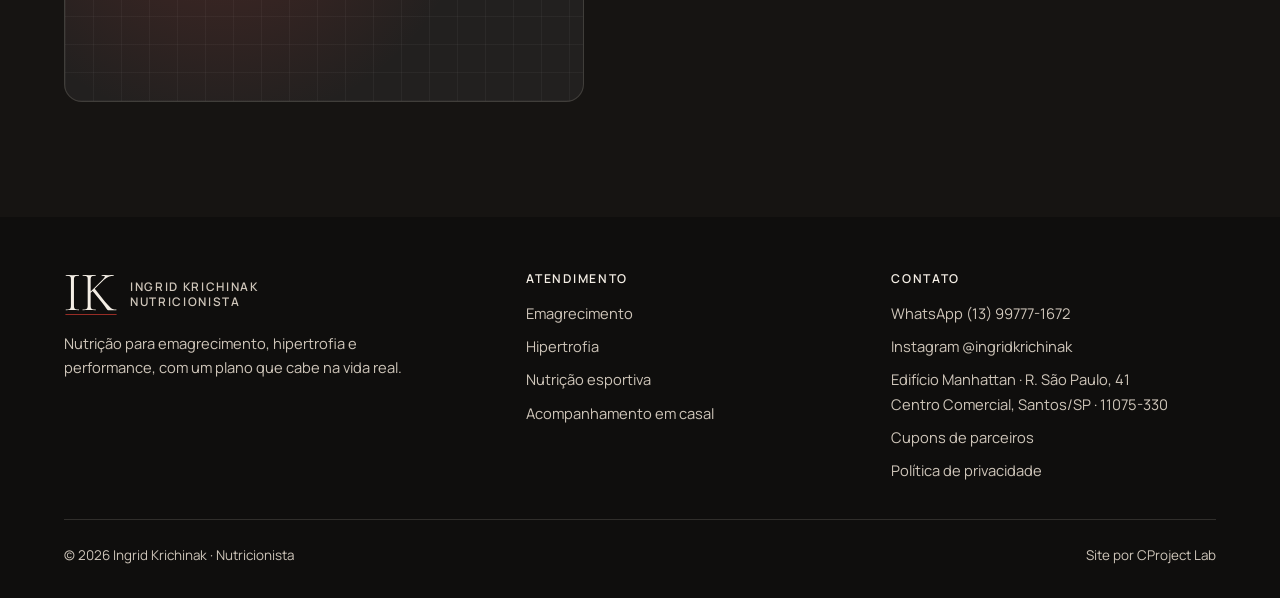
==== commit 500ab18e: "Corrige rolagem sobre o carrossel de feedbacks e a faixa de e-books - Remove data-lenis-prevent: a r" ====
--- a/acompanhamento-em-casal/index.html
+++ b/acompanhamento-em-casal/index.html
@@ -28,9 +28,9 @@
 <link rel="preload" href="/assets/fonts/cormorant-400.woff2" as="font" type="font/woff2" crossorigin>
 <link rel="preload" href="/assets/fonts/manrope-400.woff2" as="font" type="font/woff2" crossorigin>
 
-<link rel="stylesheet" href="/assets/site.css?v=202611162153">
+<link rel="stylesheet" href="/assets/site.css?v=202611162250">
 <script src="/assets/vendor/lenis.min.js" defer></script>
-<script src="/assets/site.js?v=202611162153" defer></script>
+<script src="/assets/site.js?v=202611162250" defer></script>
 <script type="application/ld+json">{"@context": "https://schema.org", "@type": ["MedicalBusiness", "LocalBusiness"], "@id": "https://ingrid-krichinak.vercel.app/#negocio", "name": "Ingrid Krichinak Nutricionista", "description": "Nutricionista em Santos e online: emagrecimento, hipertrofia, nutrição esportiva e acompanhamento em casal.", "url": "https://ingrid-krichinak.vercel.app/", "image": "https://ingrid-krichinak.vercel.app/assets/img/og.jpg", "logo": "https://ingrid-krichinak.vercel.app/assets/apple-touch-icon.png", "telephone": "+55-13-99777-1672", "medicalSpecialty": "Nutrition", "areaServed": [{"@type": "City", "name": "Santos"}, {"@type": "Country", "name": "Brasil"}], "address": {"@type": "PostalAddress", "addressLocality": "Santos", "addressRegion": "SP", "addressCountry": "BR", "streetAddress": "R. São Paulo, 41 - Edifício Manhattan", "postalCode": "11075-330"}, "sameAs": ["https://www.instagram.com/ingridkrichinak/"], "founder": {"@type": "Person", "name": "Ingrid Krichinak", "jobTitle": "Nutricionista"}, "hasMap": "https://www.google.com/maps/search/?api=1&query=Edif%C3%ADcio%20Manhattan%2C%20R.%20S%C3%A3o%20Paulo%2C%2041%2C%20Santos%20-%20SP%2C%2011075-330"}</script>
 <script type="application/ld+json">{"@context": "https://schema.org", "@type": "WebSite", "@id": "https://ingrid-krichinak.vercel.app/#site", "url": "https://ingrid-krichinak.vercel.app/", "name": "Ingrid Krichinak Nutricionista", "inLanguage": "pt-BR"}</script>
 <script type="application/ld+json">{"@context": "https://schema.org", "@type": "Service", "name": "Acompanhamento nutricional em casal", "serviceType": "Acompanhamento em casal", "description": "Acompanhamento nutricional para casais: compras, refeições e refeição livre planejadas a dois para facilitar a adesão. Ingrid Krichinak, nutricionista.", "url": "https://ingrid-krichinak.vercel.app/acompanhamento-em-casal/", "provider": {"@id": "https://ingrid-krichinak.vercel.app/#negocio"}, "areaServed": [{"@type": "City", "name": "Santos"}, {"@type": "Country", "name": "Brasil"}]}</script>
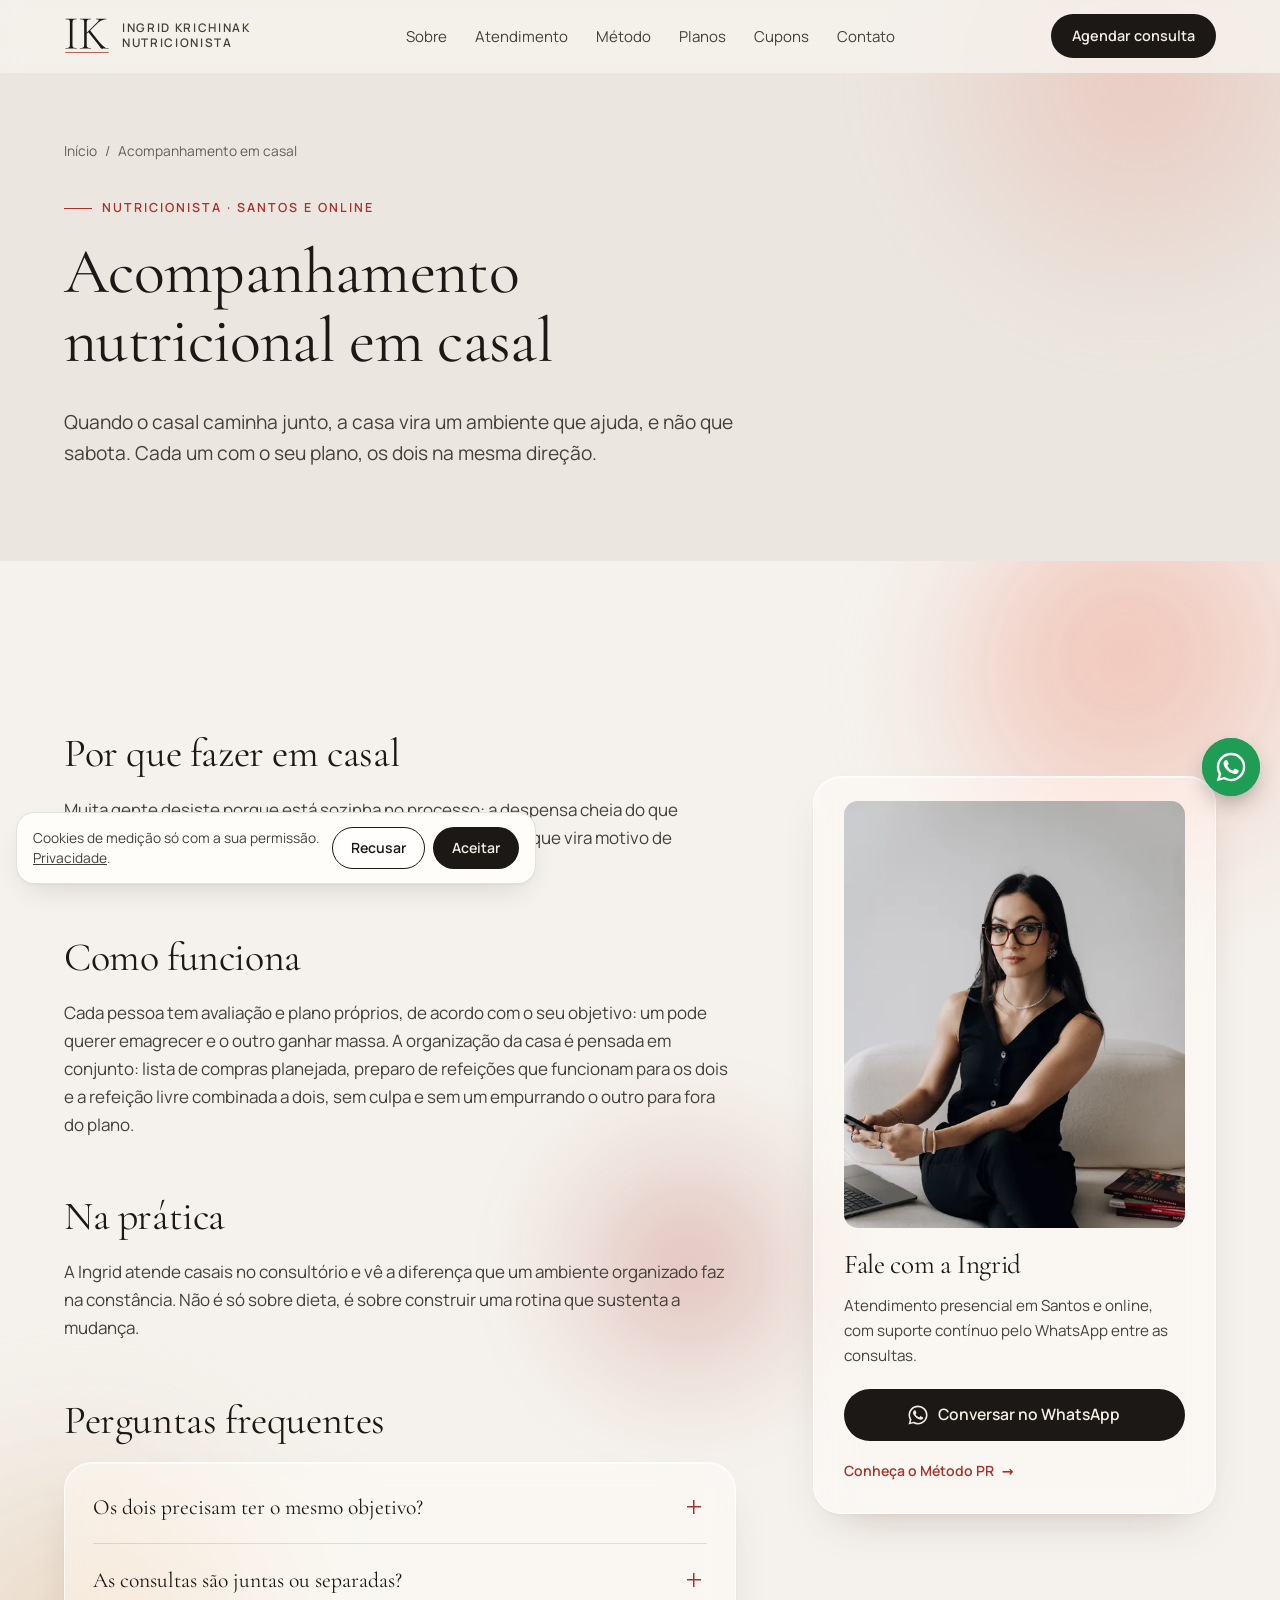
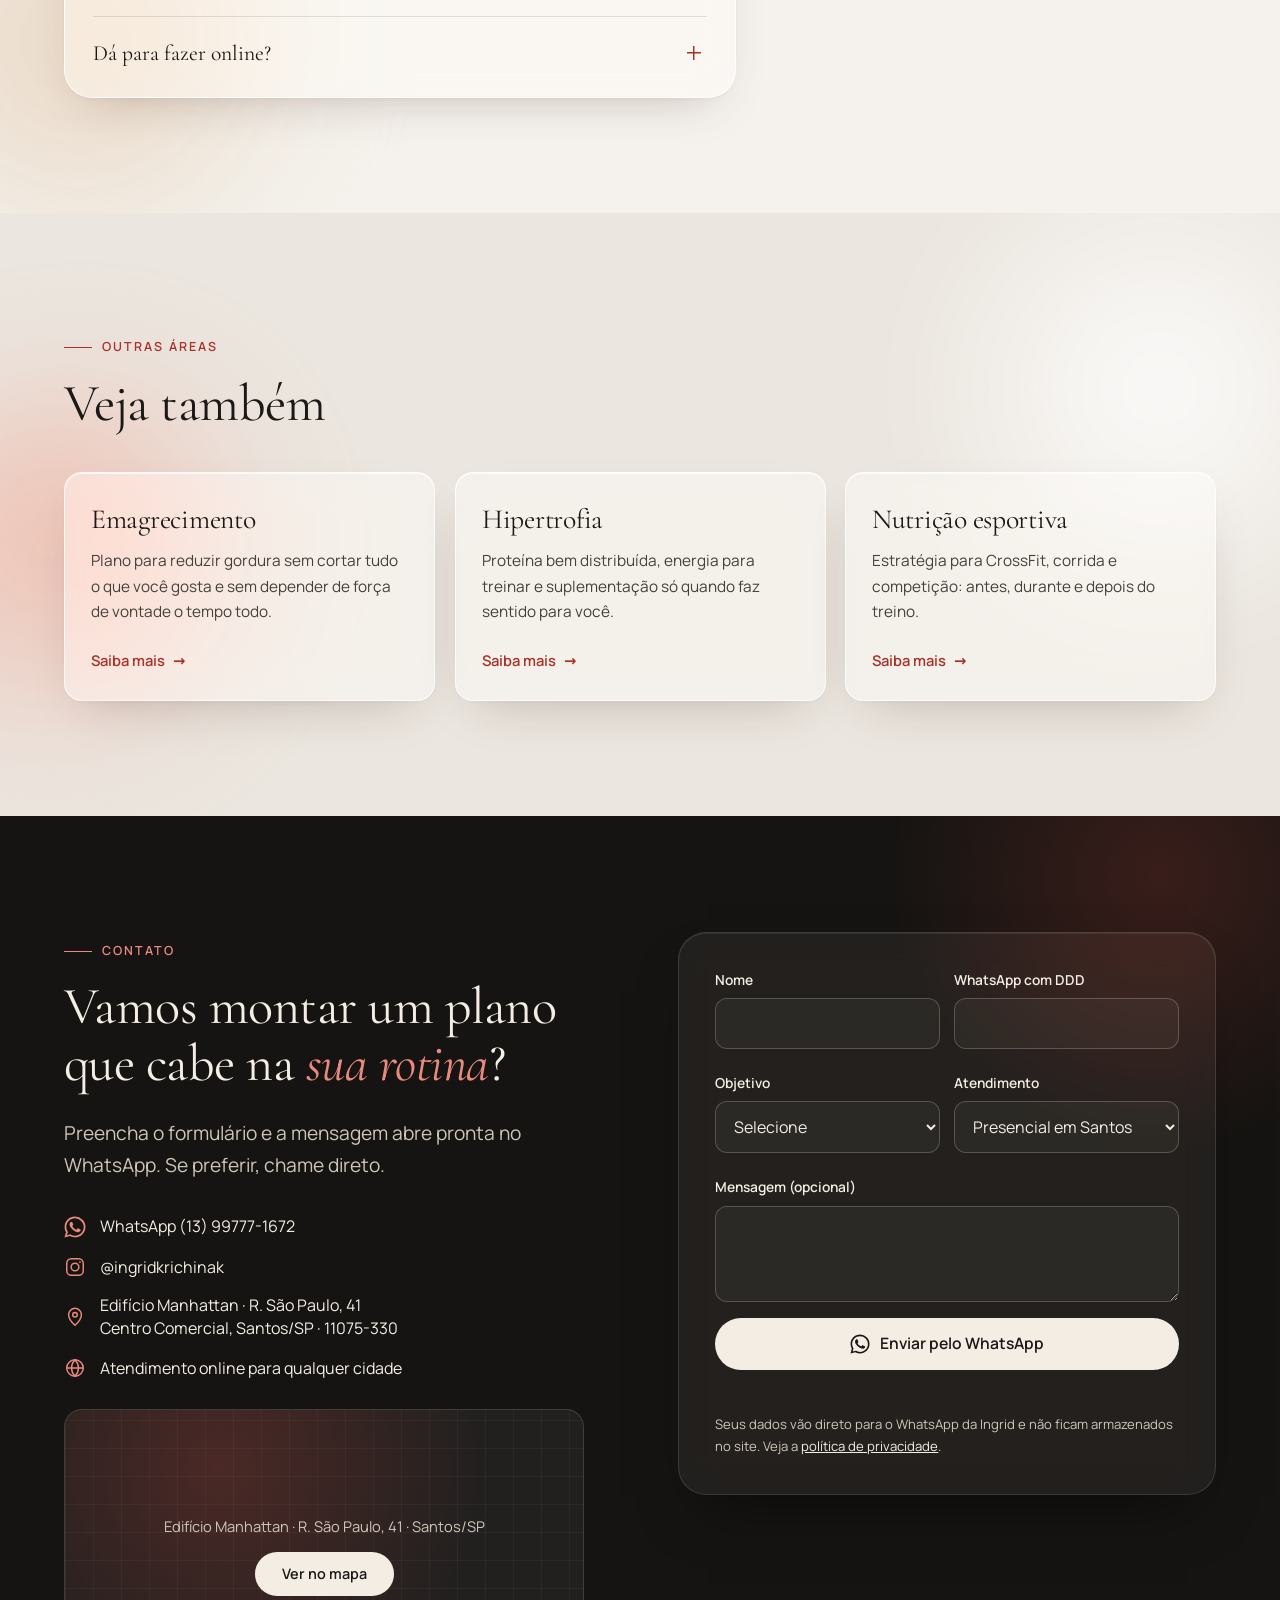
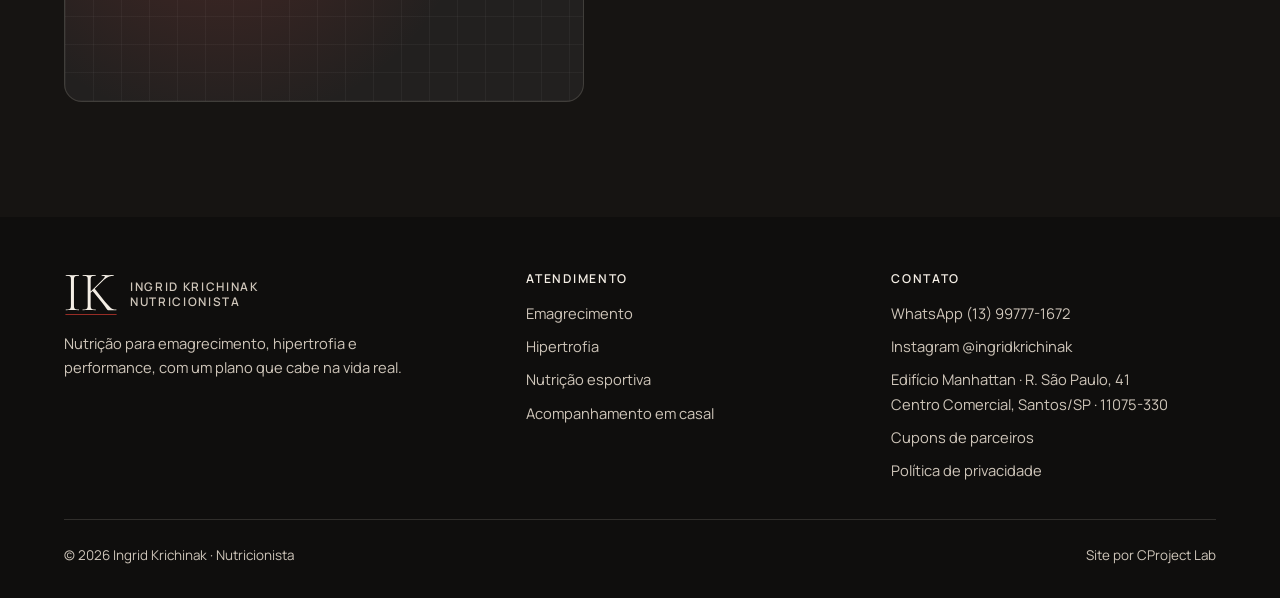
==== commit 729f7a46: "Carrossel: deslize animado nas setas e bolinhas clicáveis - Setas, bolinhas, teclado e autoplay usam" ====
--- a/acompanhamento-em-casal/index.html
+++ b/acompanhamento-em-casal/index.html
@@ -28,9 +28,9 @@
 <link rel="preload" href="/assets/fonts/cormorant-400.woff2" as="font" type="font/woff2" crossorigin>
 <link rel="preload" href="/assets/fonts/manrope-400.woff2" as="font" type="font/woff2" crossorigin>
 
-<link rel="stylesheet" href="/assets/site.css?v=202611162250">
+<link rel="stylesheet" href="/assets/site.css?v=202611181451">
 <script src="/assets/vendor/lenis.min.js" defer></script>
-<script src="/assets/site.js?v=202611162250" defer></script>
+<script src="/assets/site.js?v=202611181451" defer></script>
 <script type="application/ld+json">{"@context": "https://schema.org", "@type": ["MedicalBusiness", "LocalBusiness"], "@id": "https://ingrid-krichinak.vercel.app/#negocio", "name": "Ingrid Krichinak Nutricionista", "description": "Nutricionista em Santos e online: emagrecimento, hipertrofia, nutrição esportiva e acompanhamento em casal.", "url": "https://ingrid-krichinak.vercel.app/", "image": "https://ingrid-krichinak.vercel.app/assets/img/og.jpg", "logo": "https://ingrid-krichinak.vercel.app/assets/apple-touch-icon.png", "telephone": "+55-13-99777-1672", "medicalSpecialty": "Nutrition", "areaServed": [{"@type": "City", "name": "Santos"}, {"@type": "Country", "name": "Brasil"}], "address": {"@type": "PostalAddress", "addressLocality": "Santos", "addressRegion": "SP", "addressCountry": "BR", "streetAddress": "R. São Paulo, 41 - Edifício Manhattan", "postalCode": "11075-330"}, "sameAs": ["https://www.instagram.com/ingridkrichinak/"], "founder": {"@type": "Person", "name": "Ingrid Krichinak", "jobTitle": "Nutricionista"}, "hasMap": "https://www.google.com/maps/search/?api=1&query=Edif%C3%ADcio%20Manhattan%2C%20R.%20S%C3%A3o%20Paulo%2C%2041%2C%20Santos%20-%20SP%2C%2011075-330"}</script>
 <script type="application/ld+json">{"@context": "https://schema.org", "@type": "WebSite", "@id": "https://ingrid-krichinak.vercel.app/#site", "url": "https://ingrid-krichinak.vercel.app/", "name": "Ingrid Krichinak Nutricionista", "inLanguage": "pt-BR"}</script>
 <script type="application/ld+json">{"@context": "https://schema.org", "@type": "Service", "name": "Acompanhamento nutricional em casal", "serviceType": "Acompanhamento em casal", "description": "Acompanhamento nutricional para casais: compras, refeições e refeição livre planejadas a dois para facilitar a adesão. Ingrid Krichinak, nutricionista.", "url": "https://ingrid-krichinak.vercel.app/acompanhamento-em-casal/", "provider": {"@id": "https://ingrid-krichinak.vercel.app/#negocio"}, "areaServed": [{"@type": "City", "name": "Santos"}, {"@type": "Country", "name": "Brasil"}]}</script>
--- a/assets/site.css
+++ b/assets/site.css
@@ -616,3 +616,8 @@
 @media (max-width:420px){.globe{width:170px;height:170px;right:-40px}.globe-card span{max-width:60%}}
 .globe{right:-56px;width:210px;height:210px;-webkit-mask-image:linear-gradient(90deg,transparent 4%,#000 42%);mask-image:linear-gradient(90deg,transparent 4%,#000 42%)}
 .globe-card span{max-width:58%}
+/* Carrossel: leve profundidade durante o deslize */
+.carousel .testimonial{transition:transform .6s var(--ease),opacity .5s var(--ease),filter .5s var(--ease),box-shadow .6s var(--ease)}
+.carousel.is-moving .testimonial{opacity:.82;filter:blur(.5px)}
+@media (prefers-reduced-motion:reduce){.carousel.is-moving .testimonial{transform:none;opacity:1;filter:none}}
+.carousel-ui{position:relative;z-index:2}
